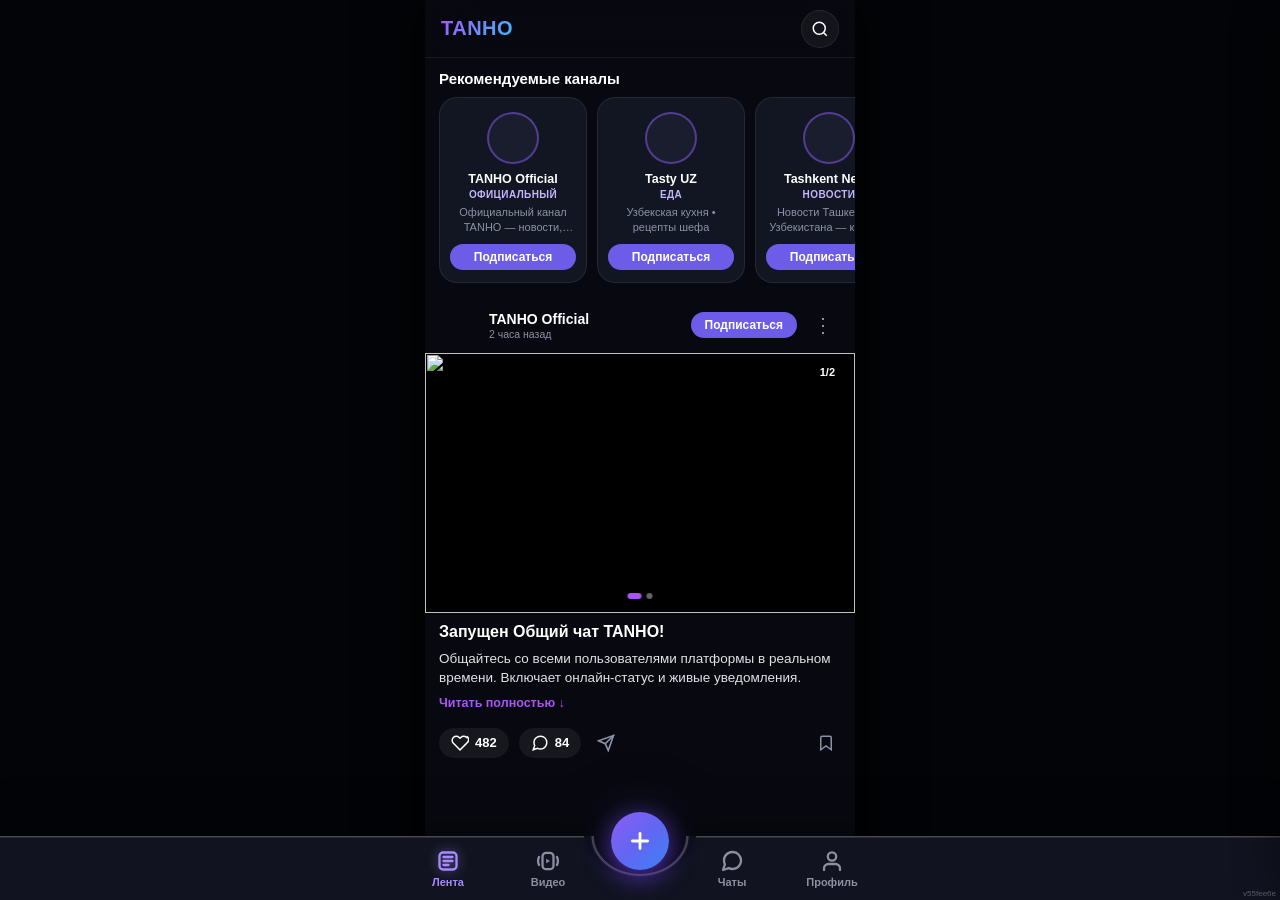
==== index.html @ e6766709 "fix: single bottom-nav implementation — kill two-states bug Diagnosis (why two different menus appea" ====
<!DOCTYPE html>
<html lang="ru">
<head>
  <meta charset="UTF-8" />
  <meta name="viewport" content="width=device-width, initial-scale=1.0, maximum-scale=1.0, user-scalable=no, viewport-fit=cover, interactive-widget=resizes-content" />
  <meta name="theme-color" content="#080910" />
  <meta name="apple-mobile-web-app-capable" content="yes" />
  <meta name="apple-mobile-web-app-status-bar-style" content="black-translucent" />
  <meta name="version" content="v20260916160710 70% capsule" />
  <title>TANHO — Video & Social Platform v20260916160710 70% capsule</title>
    <link rel="stylesheet" href="css/variables.css" />
  <link rel="stylesheet" href="css/theme.css" />
  <link rel="stylesheet" href="css/base.css" />
  <link rel="stylesheet" href="css/header.css" />
  <link rel="stylesheet" href="css/cards.css" />
  <link rel="stylesheet" href="css/videos.css" />
  <link rel="stylesheet" href="css/profile.css" />
  <link rel="stylesheet" href="css/chat.css" />
  <link rel="stylesheet" href="css/settings.css" />
  <link rel="stylesheet" href="css/editor.css" />
  <link rel="stylesheet" href="css/forms.css" />
  <link rel="stylesheet" href="css/modals.css" />
  <link rel="stylesheet" href="css/menus.css" />
  <link rel="stylesheet" href="css/drawer.css" />
  <link rel="stylesheet" href="css/screens.css" />
  <link rel="stylesheet" href="css/navigation.css?v=single1" />
  <link rel="stylesheet" href="css/responsive.css" />
  <script src="https://vk.com/js/api/videoplayer.js"></script>
</head>
<body>

<div class="app-screen" id="appScreen">

  <!-- ========================================== -->
  <!-- 1. ШАПКА TANHO (ИКОНКА ЧАТА ДОБАВЛЕНА!)    -->
  <!-- ========================================== -->
  <header class="app-header" id="appHeader">
    <div class="header-logo" id="headerLogo">TANHO</div>

    <div class="header-search-box" id="headerSearchBox">
      <svg width="18" height="18" viewBox="0 0 24 24" fill="none" stroke="currentColor" stroke-width="2"><circle cx="11" cy="11" r="8"/><line x1="21" y1="21" x2="16.65" y2="16.65"/></svg>
      <input type="text" class="header-search-input" id="headerSearchInput" placeholder="Поиск постов и каналов...">
      <button class="icon-btn-circle" style="width:26px; height:26px;" onclick="closeSearch()">×</button>
    </div>

    <div class="header-actions" id="headerActions">
      <button class="icon-btn-circle" onclick="openSearch()" title="Поиск" aria-label="Поиск">
        <svg width="18" height="18" viewBox="0 0 24 24" fill="none" stroke="currentColor" stroke-width="2"><circle cx="11" cy="11" r="8"/><line x1="21" y1="21" x2="16.65" y2="16.65"/></svg>
      </button>
    </div>
  </header>

  <!-- ========================================== -->
  <!-- 2. СТРАНИЦЫ ПРИЛОЖЕНИЯ                     -->
  <!-- ========================================== -->

  <!-- Вкладка 1: ГЛАВНАЯ (ПОСТЫ В ЛЕНТЕ) -->
  <main class="page-screen active" id="pageMain" ondblclick="handleDoubleTapRefresh(event, 'pageMain')">
    <div class="refresh-indicator" id="refreshMain"><div class="refresh-spinner"></div> Обновление...</div>
    <div class="channels-strip" id="channelsStrip">
      <div class="channels-title">Рекомендуемые каналы</div>
      <div class="channels-row" id="channelsRow"></div>
    </div>
    <div class="posts-feed" id="postsContainer">
      <article class="post-card" data-owner="other" data-user-id="tanho_official">
        <div class="post-header">
          <div class="post-author" onclick="openUserProfile('tanho_official')">
            <div class="author-avatar" style="background-image: url('https://images.unsplash.com/photo-1618005182384-a83a8bd57fbe?w=100');"></div>
            <div class="author-meta">
              <div class="author-name">TANHO Official</div>
              <div class="post-time-top">2 часа назад</div>
            </div>
          </div>
          <div class="post-header-actions">
            <button class="subscribe-btn" onclick="toggleSubscribe(this)">Подписаться</button>
            <button class="post-menu-btn" onclick="togglePostMenu(this)">⋮</button>
            <div class="post-menu-dropdown">
              <button onclick="handlePostMenuAction('interesting', this)"><svg class="ic" width="14" height="14"><use href="assets/icons.svg#i-check"/></svg>Интересный</button>
              <button onclick="handlePostMenuAction('not_interesting', this)"><svg class="ic" width="14" height="14"><use href="assets/icons.svg#i-x"/></svg>Не интересно</button>
              <button class="danger" onclick="handlePostMenuAction('report', this)"><svg class="ic" width="14" height="14"><use href="assets/icons.svg#i-info"/></svg>Пожаловаться</button>
            </div>
          </div>
        </div>

        <div class="post-slider-wrapper" onclick="togglePostExpand(this)">
          <div class="post-media-slider" onscroll="handleSliderScroll(this)">
            <div class="slide-item"><img src="https://images.unsplash.com/photo-1506744038136-46273834b3fb?w=600" alt=""></div>
            <div class="slide-item"><img src="https://images.unsplash.com/photo-1512453979798-5ea266f8880c?w=600" alt=""></div>
          </div>
          <div class="slider-badge">1/2</div>
          <div class="slider-dots"><span class="dot active"></span><span class="dot"></span></div>
        </div>

        <div class="post-content-text" onclick="togglePostExpand(this)">
          <h2 class="post-title-text">Запущен Общий чат TANHO!</h2>
          <p class="caption">Общайтесь со всеми пользователями платформы в реальном времени. Включает онлайн-статус и живые уведомления.</p>
          <button class="expand-toggle-btn">Читать полностью ↓</button>
        </div>

        <div class="post-actions">
          <div class="action-group">
            <button class="action-with-count" onclick="toggleLike(this)"><svg class="heart-icon" width="18" height="18" viewBox="0 0 24 24" fill="none" stroke="currentColor" stroke-width="2"><path d="M20.84 4.61a5.5 5.5 0 0 0-7.78 0L12 5.67l-1.06-1.06a5.5 5.5 0 0 0-7.78 7.78l1.06 1.06L12 21.23l8.72-8.72 1.06-1.06a5.5 5.5 0 0 0 0-7.78z"/></svg><span class="likes-count">482</span></button>
            <button class="action-with-count" onclick="toggleComments(this)"><svg width="18" height="18" viewBox="0 0 24 24" fill="none" stroke="currentColor" stroke-width="2"><path d="M21 11.5a8.38 8.38 0 0 1-.9 3.8 8.5 8.5 0 0 1-7.6 4.7 8.38 8.38 0 0 1-3.8-.9L3 21l1.9-5.7a8.38 8.38 0 0 1-.9-3.8 8.5 8.5 0 0 1 4.7-7.6 8.38 8.38 0 0 1 3.8-.9h.5a8.48 8.48 0 0 1 8 8v.5z"/></svg><span class="comments-count">84</span></button>
            <button class="icon-btn" onclick="sharePost(this)"><svg width="18" height="18" viewBox="0 0 24 24" fill="none" stroke="currentColor" stroke-width="2.2" stroke-linecap="round"><line x1="22" y1="2" x2="11" y2="13"/><polygon points="22 2 15 22 11 13 2 9 22 2"/></svg></button>
          </div>
          <button class="icon-btn" onclick="toggleBookmark(this)"><svg width="18" height="18" viewBox="0 0 24 24" fill="none" stroke="currentColor" stroke-width="2"><path d="M19 21l-7-5-7 5V5a2 2 0 0 1 2-2h10a2 2 0 0 1 2 2z"/></svg></button>
        </div>
      </article>
    </div>
  </main>

  <!-- Вкладка 2: ИНТЕРЕСНОЕ (Лента + Reels) -->
  <div class="reels-screen-container" id="pageReels" ondblclick="handleDoubleTapRefresh(event, 'pageReels')">
    <div class="refresh-indicator" id="refreshReels"><div class="refresh-spinner"></div> Обновление...</div>
    <div class="reels-tabs-header">
      <button class="seg-btn active" id="segFeedBtn" onclick="switchReelsTab('feed')">Лента<span class="seg-underline"></span></button>
      <button class="seg-btn" id="segReelsBtn" onclick="switchReelsTab('reels')">Reels<span class="seg-underline"></span></button>
    </div>
    <!-- ЛЕНТА - YouTube стиль -->
    <div class="reels-tab-content active" id="reelsFeedTab">
      <div class="yt-feed" id="ytFeed"></div>
    </div>
    <!-- REELS - вертикальная лента -->
    <div class="reels-tab-content" id="reelsReelsTab">
      <div class="reels-vertical-feed" id="reelsVerticalFeed">
        <div class="reel-card" style="background-image: linear-gradient(180deg, rgba(0,0,0,0.15) 0%, rgba(0,0,0,0) 40%, rgba(0,0,0,0.85) 100%), url('https://images.unsplash.com/photo-1507525428034-b723cf961d3e?w=800');">
          <div class="reel-timeline">
            <div class="reel-timeline-track"><div class="reel-timeline-progress" style="width: 38%;"></div></div>
          </div>
          <div class="reel-bottom-content">
            <div class="reel-actions-row">
              <div class="reel-action-chip" onclick="toggleReelLike(this)">
                <svg class="reel-heart-icon" width="22" height="22" viewBox="0 0 24 24" fill="none" stroke="currentColor" stroke-width="2"><path d="M20.84 4.61a5.5 5.5 0 0 0-7.78 0L12 5.67l-1.06-1.06a5.5 5.5 0 0 0-7.78 7.78l1.06 1.06L12 21.23l8.72-8.72 1.06-1.06a5.5 5.5 0 0 0 0-7.78z"/></svg>
                <span class="reel-likes-val">2.4K</span>
              </div>
              <div class="reel-action-chip" onclick="sharePost(this)" title="Репост"><svg width="20" height="20" viewBox="0 0 24 24" fill="none" stroke="currentColor" stroke-width="2.2" stroke-linecap="round"><line x1="22" y1="2" x2="11" y2="13"/><polygon points="22 2 15 22 11 13 2 9 22 2"/></svg><span>Репост</span></div>
              <div class="reel-menu-wrap">
                <button class="reel-menu-btn" onclick="event.stopPropagation(); toggleReelMenu(this)">⋮</button>
                <div class="reel-menu-dropdown">
                  <button onclick="handleReelMenuAction('interesting', this)">Интересно</button>
                  <button onclick="handleReelMenuAction('report', this)">Пожаловаться</button>
                  <button onclick="handleReelMenuAction('share', this)">Поделиться</button>
                </div>
              </div>
            </div>
            <div class="reel-author-info" onclick="openUserProfile('caliraval')">
              <div class="reel-author-handle">@CaliraVal</div>
              <div class="reel-caption-text">Летнее видео у моря • TANHO Reels 🌊#travel</div>
            </div>
          </div>
        </div>
        <div class="reel-card" style="background-image: linear-gradient(180deg, rgba(0,0,0,0.15) 0%, rgba(0,0,0,0) 40%, rgba(0,0,0,0.85) 100%), url('https://images.unsplash.com/photo-1518837695005-2083093ee35b?w=800');">
          <div class="reel-timeline">
            <div class="reel-timeline-track"><div class="reel-timeline-progress" style="width: 62%;"></div></div>
          </div>
          <div class="reel-bottom-content">
            <div class="reel-actions-row">
              <div class="reel-action-chip" onclick="toggleReelLike(this)">
                <svg class="reel-heart-icon" width="22" height="22" viewBox="0 0 24 24" fill="none" stroke="currentColor" stroke-width="2"><path d="M20.84 4.61a5.5 5.5 0 0 0-7.78 0L12 5.67l-1.06-1.06a5.5 5.5 0 0 0-7.78 7.78l1.06 1.06L12 21.23l8.72-8.72 1.06-1.06a5.5 5.5 0 0 0 0-7.78z"/></svg>
                <span class="reel-likes-val">8.1K</span>
              </div>
              <div class="reel-action-chip" onclick="sharePost(this)" title="Репост"><svg width="20" height="20" viewBox="0 0 24 24" fill="none" stroke="currentColor" stroke-width="2.2" stroke-linecap="round"><line x1="22" y1="2" x2="11" y2="13"/><polygon points="22 2 15 22 11 13 2 9 22 2"/></svg><span>Репост</span></div>
              <div class="reel-menu-wrap">
                <button class="reel-menu-btn" onclick="event.stopPropagation(); toggleReelMenu(this)">⋮</button>
                <div class="reel-menu-dropdown">
                  <button onclick="handleReelMenuAction('interesting', this)">Интересно</button>
                  <button onclick="handleReelMenuAction('report', this)">Пожаловаться</button>
                  <button onclick="handleReelMenuAction('share', this)">Поделиться</button>
                </div>
              </div>
            </div>
            <div class="reel-author-info" onclick="openUserProfile('urbancore')">
              <div class="reel-author-handle">@urbancore</div>
              <div class="reel-caption-text">Ночной город не спит • time-lapse 4K 🌃</div>
            </div>
          </div>
        </div>
        <div class="reel-card" style="background-image: linear-gradient(180deg, rgba(0,0,0,0.15) 0%, rgba(0,0,0,0) 40%, rgba(0,0,0,0.85) 100%), url('https://images.unsplash.com/photo-1470770841072-f978cf4d019e?w=800');">
          <div class="reel-timeline">
            <div class="reel-timeline-track"><div class="reel-timeline-progress" style="width: 15%;"></div></div>
          </div>
          <div class="reel-bottom-content">
            <div class="reel-actions-row">
              <div class="reel-action-chip" onclick="toggleReelLike(this)">
                <svg class="reel-heart-icon" width="22" height="22" viewBox="0 0 24 24" fill="none" stroke="currentColor" stroke-width="2"><path d="M20.84 4.61a5.5 5.5 0 0 0-7.78 0L12 5.67l-1.06-1.06a5.5 5.5 0 0 0-7.78 7.78l1.06 1.06L12 21.23l8.72-8.72 1.06-1.06a5.5 5.5 0 0 0 0-7.78z"/></svg>
                <span class="reel-likes-val">312</span>
              </div>
              <div class="reel-action-chip" onclick="sharePost(this)" title="Репост"><svg width="20" height="20" viewBox="0 0 24 24" fill="none" stroke="currentColor" stroke-width="2.2" stroke-linecap="round"><line x1="22" y1="2" x2="11" y2="13"/><polygon points="22 2 15 22 11 13 2 9 22 2"/></svg><span>Репост</span></div>
              <div class="reel-menu-wrap">
                <button class="reel-menu-btn" onclick="event.stopPropagation(); toggleReelMenu(this)">⋮</button>
                <div class="reel-menu-dropdown">
                  <button onclick="handleReelMenuAction('interesting', this)">Интересно</button>
                  <button onclick="handleReelMenuAction('report', this)">Пожаловаться</button>
                  <button onclick="handleReelMenuAction('share', this)">Поделиться</button>
                </div>
              </div>
            </div>
            <div class="reel-author-info" onclick="openUserProfile('naturevibe')">
              <div class="reel-author-handle">@naturevibe</div>
              <div class="reel-caption-text">Утро в горах • дыхание природы 🏔️</div>
            </div>
          </div>
        </div>
      </div>
    </div>
    <!-- 🎬 Просмотр видео из Ленты — вертикальный экран -->
    <div class="video-viewer" id="videoViewer">
      <div class="video-viewer-scroll">
        <div class="video-viewer-top">
          <button class="video-viewer-close" onclick="closeVideoViewer()">←</button>
          <div class="video-viewer-title" id="videoViewerTitle"></div>
        </div>
        <div class="video-viewer-player">
          <img id="videoViewerThumb" src="" alt="">
        </div>
        <div class="video-viewer-actions-row">
          <button class="viewer-action-btn" onclick="toggleViewerLike(this)">
            <svg class="reel-heart-icon" width="18" height="18" viewBox="0 0 24 24" fill="none" stroke="currentColor" stroke-width="2"><path d="M20.84 4.61a5.5 5.5 0 0 0-7.78 0L12 5.67l-1.06-1.06a5.5 5.5 0 0 0-7.78 7.78l1.06 1.06L12 21.23l8.72-8.72 1.06-1.06a5.5 5.5 0 0 0 0-7.78z"/></svg>
            <span id="videoViewerLikes">0</span>
          </button>
          <button class="viewer-action-btn" onclick="toggleViewerComments(this)">
            <svg width="18" height="18" viewBox="0 0 24 24" fill="none" stroke="currentColor" stroke-width="2"><path d="M21 11.5a8.38 8.38 0 0 1-.9 3.8 8.5 8.5 0 0 1-7.6 4.7 8.38 8.38 0 0 1-3.8-.9L3 21l1.9-5.7a8.38 8.38 0 0 1-.9-3.8 8.5 8.5 0 0 1 4.7-7.6 8.38 8.38 0 0 1 3.8-.9h.5a8.48 8.48 0 0 1 8 8v.5z"/></svg>
            <span id="videoViewerComments">0</span>
          </button>
          <button class="viewer-action-btn" onclick="shareViewerVideo()" title="Поделиться">
            <svg width="18" height="18" viewBox="0 0 24 24" fill="none" stroke="currentColor" stroke-width="2.2" stroke-linecap="round"><line x1="22" y1="2" x2="11" y2="13"/><polygon points="22 2 15 22 11 13 2 9 22 2"/></svg>
            <span>Поделиться</span>
          </button>
          <button class="viewer-action-btn" onclick="viewerReportVideo()" title="Пожаловаться">
            <svg width="18" height="18" viewBox="0 0 24 24" fill="none" stroke="currentColor" stroke-width="2"><path d="M4 15s1-1 4-1 5 2 8 2 4-1 4-1V3s-1 1-4 1-5-2-8-2-4 1-4 1z"/><line x1="4" y1="22" x2="4" y2="15"/></svg>
            <span>Жалоба</span>
          </button>
        </div>
        <div class="video-viewer-author">
          <div class="video-viewer-avatar" id="videoViewerAvatar" onclick="viewerAuthorProfile()"></div>
          <div class="video-viewer-meta" onclick="viewerAuthorProfile()">
            <div class="video-viewer-channel" id="videoViewerChannel"></div>
            <div class="video-viewer-sub" id="videoViewerSub"></div>
          </div>
          <button class="subscribe-btn" id="videoViewerSubBtn" onclick="toggleViewerSubscribe()">Подписаться</button>
        </div>
        <div class="video-viewer-divider"></div>
        <div class="video-viewer-similar-header">
          <div class="video-viewer-similar-title">Похожие видео</div>
          <button class="video-viewer-similar-toggle" id="similarToggleBtn" onclick="toggleSimilarPanel(event)" title="Показать/скрыть">›</button>
        </div>
        <div class="video-viewer-similar" id="videoViewerSimilar"></div>
      </div>
    </div>
  </div>

  <!-- Вкладка 3: ПРОФИЛЬ ПОЛЬЗОВАТЕЛЯ -->
  <section class="page-screen" id="pageProfile" ondblclick="handleDoubleTapRefresh(event, 'pageProfile')">
    <div class="refresh-indicator" id="refreshProfile"><div class="refresh-spinner"></div> Обновление...</div>
    <div class="profile-mini-header" id="profileMiniHeader">
      <button class="mini-back" onclick="goBackFromProfile()" aria-label="Назад">
        <svg width="20" height="20" viewBox="0 0 24 24" fill="none" stroke="currentColor" stroke-width="2.2" stroke-linecap="round" stroke-linejoin="round"><path d="M15 18l-6-6 6-6"/></svg>
      </button>
      <img class="mini-avatar" id="miniProfileAvatar" src="" alt="">
      <div class="mini-meta">
        <div class="mini-name"><span id="miniProfileName"></span><span class="mini-verified" id="miniVerifiedBadge">✓</span></div>
        <div class="mini-sub" id="miniProfileSubs"></div>
      </div>
      <button class="subscribe-btn" id="miniSubBtn" onclick="handleProfileSecondaryAction()">Подписаться</button>
    </div>
    <div class="banner-bg"><div class="banner-overlay"></div></div>

    <div class="top-nav-profile">
      <button class="icon-btn-blur" onclick="goBackFromProfile()" aria-label="Назад">
        <svg width="20" height="20" viewBox="0 0 24 24" fill="none" stroke="currentColor" stroke-width="2.2" stroke-linecap="round" stroke-linejoin="round"><path d="M15 18l-6-6 6-6"/></svg>
      </button>
      <div class="top-nav-right">
        <button class="icon-btn-blur" onclick="shareProfile()" aria-label="Поделиться профилем">
          <svg class="ic" width="19" height="19"><use href="assets/icons.svg#i-share"/></svg>
        </button>

        <button class="icon-btn-blur" id="openSettingsBtn" aria-label="Открыть меню" onclick="openBurgerMenu()">
          <svg class="ic" width="20" height="20"><use href="assets/icons.svg#i-menu"/></svg>
        </button>
      </div>
    </div>

    <div class="profile-header">
      <div class="user-hero">
        <div class="avatar-ring">
          <img src="https://images.unsplash.com/photo-1534528741775-53994a69daeb?w=300" class="avatar-img" id="displayProfileAvatar" alt="Аватар пользователя">
        </div>
        <div class="user-details">
          <div class="user-name-row">
            <span class="user-name" id="displayProfileName">Khadija_92</span>
            <div class="verified-badge">✓</div>
            <span class="channel-badge" id="profileChannelBadge" style="display:none;">Новости</span>
          </div>
          <div class="user-handle" id="displayProfileHandle">@khadija_92</div>
          <div class="user-bio" id="displayProfileBio">Мечтай. Действуй. Будь собой ✨</div>
          <div class="meta-info">
            <div class="meta-item"><svg class="ic"><use href="assets/icons.svg#i-pin"/></svg><span>Узбекистан</span></div>
            <div class="meta-item"><svg class="ic"><use href="assets/icons.svg#i-cal"/></svg><span>В приложении с 2025</span></div>
          </div>
        </div>
      </div>

      <div class="stats-grid">
        <div><div class="stat-value">342</div><div class="stat-label">Публикации</div></div>
        <div><button class="stat-link" onclick="openScreen('followers')" aria-label="Открыть подписчиков"><div class="stat-value">12.4K</div><div class="stat-label">Подписчики</div></button></div>
        <div><button class="stat-link" onclick="openScreen('following')" aria-label="Открыть подписки"><div class="stat-value">156</div><div class="stat-label">Подписки</div></button></div>
      </div>

      <div class="action-buttons" id="profileActions">
        <button class="btn btn-primary" id="profilePrimaryBtn" onclick="handleProfilePrimaryAction()">
          <svg id="profilePrimaryIcon" width="16" height="16" viewBox="0 0 24 24" fill="none" stroke="currentColor" stroke-width="2"><path d="M11 4H4a2 2 0 0 0-2 2v14a2 2 0 0 0 2 2h14a2 2 0 0 0 2-2v-7"/><path d="M18.5 2.5a2.121 2.121 0 0 1 3 3L12 15l-4 1 1-4 9.5-9.5z"/></svg>
          <span id="profilePrimaryText">Редактировать профиль</span>
        </button>
        <button class="btn btn-secondary" id="profileSecondaryBtn" onclick="handleProfileSecondaryAction()" style="display:none;">
          <svg width="16" height="16" viewBox="0 0 24 24" fill="none" stroke="currentColor" stroke-width="2.2"><path d="M16 21v-2a4 4 0 0 0-4-4H5a4 4 0 0 0-4 4v2"/><circle cx="8.5" cy="7" r="4"/><line x1="20" y1="8" x2="20" y2="14"/><line x1="23" y1="11" x2="17" y2="11"/></svg>
          <span id="profileSecondaryText">Подписаться</span>
        </button>
        <div class="profile-menu-wrap" id="profileMenuWrap" style="display:none;">
          <button class="profile-menu-btn" onclick="toggleProfileMenu(event)">⋮</button>
          <div class="profile-menu-dropdown" id="profileMenuDropdown">
            <button onclick="handleProfileMenuAction('report')">Пожаловаться</button>
            <button class="danger" id="profileBlockMenuBtn" onclick="handleProfileMenuAction('block')">Заблокировать</button>
          </div>
        </div>
      </div>
    </div>

    <div class="filter-tabs" id="profileTabs" role="tablist" aria-label="Категории публикаций">
      <div class="chip active" role="tab" data-filter="all" onclick="filterProfileFeed(this)"><svg class="ic"><use href="assets/icons.svg#i-grid"/></svg>Все</div>
      <div class="chip" role="tab" data-filter="video" onclick="filterProfileFeed(this)"><svg class="ic"><use href="assets/icons.svg#i-play"/></svg>Видео</div>
      <div class="chip" role="tab" data-filter="news" onclick="filterProfileFeed(this)"><svg class="ic"><use href="assets/icons.svg#i-news"/></svg>Новости</div>
      <div class="chip" role="tab" data-filter="photo" onclick="filterProfileFeed(this)"><svg class="ic"><use href="assets/icons.svg#i-image"/></svg>Фото</div>
      <div class="chip" role="tab" data-filter="music" onclick="filterProfileFeed(this)"><svg class="ic"><use href="assets/icons.svg#i-music"/></svg>Музыка</div>
    </div>

    <div class="feed-grid" id="profileFeedGrid">
      <div class="feed-card" data-ctype="photo">
        <div class="card-media">
          <img src="https://images.unsplash.com/photo-1506744038136-46273834b3fb?w=500" class="card-img" alt="Фото">
          <div class="badge-type"><svg class="ic"><use href="assets/icons.svg#i-image"/></svg>Фото</div>
          <div class="badge-time">2 дня назад</div>
        </div>
        <div class="card-body">
          <div class="card-title">Природа всегда вдохновляет</div>
          <div class="card-stats">
            <div class="stat-group">
              <span class="stat-icon-val"><svg class="ic"><use href="assets/icons.svg#i-heart"/></svg>245</span>
              <span class="stat-icon-val"><svg class="ic"><use href="assets/icons.svg#i-chat"/></svg>32</span>
            </div>
          </div>
        </div>
      </div>
      <div class="feed-card" data-ctype="video">
        <div class="card-media">
          <img src="https://images.unsplash.com/photo-1514565131-fce0801e5785?w=500" class="card-img" alt="Видео">
          <div class="badge-type"><svg class="ic"><use href="assets/icons.svg#i-play-fill"/></svg>Видео</div>
          <div class="badge-time">4 дня назад</div>
        </div>
        <div class="card-body">
          <div class="card-title">Красивый закат в Ташкенте</div>
          <div class="card-stats">
            <div class="stat-group">
              <span class="stat-icon-val"><svg class="ic"><use href="assets/icons.svg#i-heart"/></svg>562</span>
              <span class="stat-icon-val"><svg class="ic"><use href="assets/icons.svg#i-chat"/></svg>48</span>
            </div>
          </div>
        </div>
      </div>
    </div>

    <div class="profile-empty" id="profileEmptyState" style="display:none;">
      <div class="profile-empty-icon"><svg class="ic"><use href="assets/icons.svg#i-image"/></svg></div>
      <div class="profile-empty-title">Пока нет публикаций</div>
      <div class="profile-empty-text">Поделитесь своим первым видео, фотографией или новостью.</div>
      <button class="profile-empty-btn" onclick="openEditor()"><svg class="ic"><use href="assets/icons.svg#i-plus"/></svg>Создать публикацию</button>
    </div>
  </section>

  <!-- ========================================== -->
  <!-- 💬 5. 🔥 ПОЛНОЭКРАННЫЙ ОБЩИЙ ЧАТПРИЛОЖЕНИЯ -->
  <!-- ========================================== -->
  <div class="general-chat-screen" id="generalChatScreen">
    
    <!-- Шапка ЧАТА -->
    <div class="chat-header">
      <button class="tg-back-btn" onclick="closeGeneralChat()">
        <svg width="24" height="24" viewBox="0 0 24 24" fill="none" stroke="currentColor" stroke-width="2.2" stroke-linecap="round" stroke-linejoin="round"><line x1="19" y1="12" x2="5" y2="12"/><polyline points="12 19 5 12 12 5"/></svg>
      </button>

      <div class="chat-header-avatar">💬</div>

      <div class="chat-header-titles">
        <div class="chat-header-name">
          Общий чат TANHO
          <span style="font-size:10px; background:rgba(124,58,237,0.3); color:#a855f7; padding:2px 6px; border-radius:6px;">LIVE</span>
        </div>
        <!-- Статус онлайна и кто печатает -->
        <div class="chat-header-status" id="chatHeaderStatus">1,284 участников • 142 онлайн</div>
      </div>

      <button class="tg-back-btn" onclick="alert('ℹ️ Информация об общем чате')" title="Информация">
        <svg width="20" height="20" viewBox="0 0 24 24" fill="none" stroke="currentColor" stroke-width="2"><circle cx="12" cy="12" r="10"/><line x1="12" y1="16" x2="12" y2="12"/><line x1="12" y1="8" x2="12.01" y2="8"/></svg>
      </button>
    </div>

    <!-- Список сообщений Общего Чатa -->
    <div class="chat-messages-container" id="chatMessagesContainer">
      <div class="message-bubble incoming">
        <span class="message-sender-name">Алишер</span>
        <div class="message-content-box" ondblclick="event.stopPropagation(); this.parentElement.querySelector('.reaction-picker').classList.toggle('active')">
          Всем салом! Добро пожаловать в общий чат TANHO 👋
          <span class="message-time-stamp">21:40</span>
        </div>
        <button class="reply-btn" onclick="event.stopPropagation(); setReply('Алишер', 'Всем салом! Добро пожаловать в общий чат TANHO 👋')" title="Ответить"><svg width="14" height="14" viewBox="0 0 24 24" fill="none" stroke="currentColor" stroke-width="2"><polyline points="9 14 4 9 9 4"/><path d="M20 20v-7a4 4 0 0 0-4-4H4"/></svg></button>
        <div class="message-reactions" style="position:relative;">
          <button class="quick-like" onclick="event.stopPropagation(); this.nextElementSibling.classList.toggle('active')" title="Реакция">👍</button>
          <div class="reaction-picker">
            <button onclick="addReaction(this.closest('.message-bubble'),'❤️')">❤️</button>
            <button onclick="addReaction(this.closest('.message-bubble'),'👍')">👍</button>
            <button onclick="addReaction(this.closest('.message-bubble'),'🔥')">🔥</button>
            <button onclick="addReaction(this.closest('.message-bubble'),'😂')">😂</button>
            <button onclick="addReaction(this.closest('.message-bubble'),'🎉')">🎉</button>
            <button onclick="addReaction(this.closest('.message-bubble'),'😮')">😮</button>
          </div>
        </div>
      </div>

      <div class="message-bubble incoming">
        <span class="message-sender-name" style="color:#38bdf8;">Мадина</span>
        <div class="message-content-box" ondblclick="event.stopPropagation(); this.parentElement.querySelector('.reaction-picker').classList.toggle('active')">
          Привет всем! Дизайн приложения просто пушка 🚀
          <span class="message-time-stamp">21:42</span>
        </div>
        <button class="reply-btn" onclick="event.stopPropagation(); setReply('Мадина', 'Привет всем! Дизайн приложения просто пушка 🚀')" title="Ответить"><svg width="14" height="14" viewBox="0 0 24 24" fill="none" stroke="currentColor" stroke-width="2"><polyline points="9 14 4 9 9 4"/><path d="M20 20v-7a4 4 0 0 0-4-4H4"/></svg></button>
        <div class="message-reactions" style="position:relative;">
          <button class="quick-like" onclick="event.stopPropagation(); this.nextElementSibling.classList.toggle('active')" title="Реакция">👍</button>
          <div class="reaction-picker">
            <button onclick="addReaction(this.closest('.message-bubble'),'❤️')">❤️</button>
            <button onclick="addReaction(this.closest('.message-bubble'),'👍')">👍</button>
            <button onclick="addReaction(this.closest('.message-bubble'),'🔥')">🔥</button>
            <button onclick="addReaction(this.closest('.message-bubble'),'😂')">😂</button>
            <button onclick="addReaction(this.closest('.message-bubble'),'🎉')">🎉</button>
            <button onclick="addReaction(this.closest('.message-bubble'),'😮')">😮</button>
          </div>
        </div>
      </div>

      <div class="message-bubble outgoing">
        <div class="message-content-box" ondblclick="event.stopPropagation(); this.parentElement.querySelector('.reaction-picker').classList.toggle('active')">
          Привет! Рада видеть всех здесь! ✨
          <span class="message-time-stamp">21:45</span>
        </div>
        <button class="reply-btn" onclick="event.stopPropagation(); setReply('Вы', 'Привет! Рада видеть всех здесь! ✨')" title="Ответить"><svg width="14" height="14" viewBox="0 0 24 24" fill="none" stroke="currentColor" stroke-width="2"><polyline points="9 14 4 9 9 4"/><path d="M20 20v-7a4 4 0 0 0-4-4H4"/></svg></button>
        <div class="message-reactions" style="position:relative;">
          <button class="quick-like" onclick="event.stopPropagation(); this.nextElementSibling.classList.toggle('active')" title="Реакция">👍</button>
          <div class="reaction-picker">
            <button onclick="addReaction(this.closest('.message-bubble'),'❤️')">❤️</button>
            <button onclick="addReaction(this.closest('.message-bubble'),'👍')">👍</button>
            <button onclick="addReaction(this.closest('.message-bubble'),'🔥')">🔥</button>
            <button onclick="addReaction(this.closest('.message-bubble'),'😂')">😂</button>
            <button onclick="addReaction(this.closest('.message-bubble'),'🎉')">🎉</button>
            <button onclick="addReaction(this.closest('.message-bubble'),'😮')">😮</button>
          </div>
        </div>
      </div>
    </div>

    <!-- Превью ответа -->
    <div class="reply-preview" id="replyPreview">
      <div style="display:flex; flex-direction:column; gap:1px; flex:1; overflow:hidden;">
        <div style="font-size:10px; color:var(--text-muted);">Ответить</div>
        <div class="reply-preview-content">
          <div class="reply-preview-name" id="replyPreviewName"></div>
          <div class="reply-preview-text" id="replyPreviewText"></div>
        </div>
      </div>
      <button class="reply-preview-close" onclick="clearReply()" title="Отменить">×</button>
    </div>

    <!-- Поле ввода сообщений -->
    <div class="chat-input-bar">
      <input type="text" class="chat-text-input" id="chatTextInput" placeholder="Написать в общий чат..." onkeypress="if(event.key==='Enter') sendChatMessage()">
      <button class="chat-send-btn" onclick="sendChatMessage()" title="Отправить">
        <svg width="18" height="18" viewBox="0 0 24 24" fill="none" stroke="currentColor" stroke-width="2.5"><line x1="22" y1="2" x2="11" y2="13"/><polygon points="22 2 15 22 11 13 2 9 22 2"/></svg>
      </button>
    </div>
  </div>

  <!-- ========================================== -->
  <!-- ⚙️ 6. СТРАНИЦА НАСТРОЕК                    -->
  <!-- ========================================== -->
  <div class="page-settings" id="settingsPage">
    <div class="settings-header">
      <div class="settings-title-box">
        <button class="icon-btn-blur" id="closeSettingsBtn" aria-label="Назад">
          <svg width="20" height="20" viewBox="0 0 24 24" fill="none" stroke="currentColor" stroke-width="2.2" stroke-linecap="round" stroke-linejoin="round">
            <path d="M15 18l-6-6 6-6"/>
          </svg>
        </button>
        <span class="settings-title">Настройки</span>
      </div>
    </div>

    <div class="settings-content">
      <div class="section-block">
        <div class="section-label">Редактировать профиль</div>
        
        <div class="edit-media-card">
          <div class="edit-banner-preview">
            <div class="edit-banner-overlay"></div>
            <button class="change-banner-btn" onclick="alert('🖼️ Выберите новое изображение для фона')">
              <svg width="15" height="15" viewBox="0 0 24 24" fill="none" stroke="currentColor" stroke-width="2"><path d="M23 19a2 2 0 0 1-2 2H3a2 2 0 0 1-2-2V8a2 2 0 0 1 2-2h4l2-3h6l2 3h4a2 2 0 0 1 2 2z"/><circle cx="12" cy="13" r="4"/></svg>
              Сменить фон
            </button>
          </div>

          <div class="edit-avatar-container">
            <div class="edit-avatar-wrapper">
              <img src="https://images.unsplash.com/photo-1534528741775-53994a69daeb?w=300" class="edit-avatar-img" id="editAvatarPreview" alt="Аватар">
              <div class="avatar-upload-icon" onclick="alert('📷 Загрузить новую аватарку')">
                <svg width="12" height="12" viewBox="0 0 24 24" fill="none" stroke="currentColor" stroke-width="2.5"><path d="M12 5v14M5 12h14"/></svg>
              </div>
            </div>
          </div>
        </div>

        <div class="form-group">
          <label class="input-label">Имя</label>
          <input type="text" class="custom-input" id="inputFirstName" value="Khadija">
        </div>

        <div class="form-group">
          <label class="input-label">Фамилия</label>
          <input type="text" class="custom-input" id="inputLastName" placeholder="Введите фамилию" value="">
        </div>

        <div class="form-group">
          <label class="input-label">Username (Имя пользователя)</label>
          <input type="text" class="custom-input" id="inputUsername" value="@khadija_92">
        </div>

        <div class="form-group">
          <label class="input-label">О себе (Bio)</label>
          <textarea class="custom-input" id="inputBio">Мечтай. Действуй. Будь собой ✨</textarea>
        </div>

        <button class="save-main-btn" onclick="saveSettingsChanges()">
          Сохранить изменения
        </button>
      </div>

      <div class="section-block">
        <div class="section-label">Данные аккаунта</div>

        <div class="settings-card-list">
          <div class="settings-item" onclick="alert('✉️ Форма смены Email')">
            <div class="item-left">
              <div class="item-icon">
                <svg width="18" height="18" viewBox="0 0 24 24" fill="none" stroke="currentColor" stroke-width="2"><path d="M4 4h16c1.1 0 2 .9 2 2v12c0 1.1-.9 2-2 2H4c-1.1 0-2-.9-2-2V6c0-1.1.9-2 2-2z"/><polyline points="22,6 12,13 2,6"/></svg>
              </div>
              <div>
                <div class="item-title">Email почта</div>
                <div class="item-sub">khadija.user@gmail.com</div>
              </div>
            </div>
            <div class="item-arrow">›</div>
          </div>

          <div class="settings-item" onclick="alert('🔒 Форма смены Пароля')">
            <div class="item-left">
              <div class="item-icon">
                <svg width="18" height="18" viewBox="0 0 24 24" fill="none" stroke="currentColor" stroke-width="2"><rect x="3" y="11" width="18" height="11" rx="2" ry="2"/><path d="M7 11V7a5 5 0 0 1 10 0v4"/></svg>
              </div>
              <div>
                <div class="item-title">Пароль</div>
                <div class="item-sub">Изменен 3 месяца назад</div>
              </div>
            </div>
            <div class="item-arrow">›</div>
          </div>

          <div class="settings-item danger-item" onclick="alert('⚠️ Подтверждение удаления профиля')">
            <div class="item-left">
              <div class="item-icon">
                <svg width="18" height="18" viewBox="0 0 24 24" fill="none" stroke="currentColor" stroke-width="2"><polyline points="3 6 5 6 21 6"/><path d="M19 6v14a2 2 0 0 1-2 2H7a2 2 0 0 1-2-2V6m3 0V4a2 2 0 0 1 2-2h4a2 2 0 0 1 2 2v2"/></svg>
              </div>
              <div>
                <div class="item-title">Удалить профиль</div>
                <div class="item-sub" style="color: rgba(239, 68, 68, 0.7);">Безвозвратное удаление</div>
              </div>
            </div>
            <div class="item-arrow" style="color: var(--danger-color);">›</div>
          </div>
        </div>
      </div>

      <div class="section-block">
        <div class="section-label">Активные устройства (2)</div>

        <div class="settings-card-list" style="padding: 12px; display: flex; flex-direction: column; gap: 10px;">
          <div class="device-card">
            <div class="device-info">
              <svg width="22" height="22" viewBox="0 0 24 24" fill="none" stroke="#6c5ce7" stroke-width="2"><rect x="5" y="2" width="14" height="20" rx="2" ry="2"/><line x1="12" y1="18" x2="12.01" y2="18"/></svg>
              <div>
                <div class="item-title" style="display: flex; align-items: center; gap: 6px;">
                  Samsung Galaxy S23
                  <span class="device-status-dot" title="Онлайн"></span>
                </div>
                <div class="item-sub">Ташкент, Узбекистан • Приложение</div>
              </div>
            </div>
          </div>

          <div class="device-card">
            <div class="device-info">
              <svg width="22" height="22" viewBox="0 0 24 24" fill="none" stroke="#8a92a6" stroke-width="2"><rect x="2" y="3" width="20" height="14" rx="2" ry="2"/><line x1="8" y1="21" x2="16" y2="21"/><line x1="12" y1="17" x2="12" y2="21"/></svg>
              <div>
                <div class="item-title">Chrome Browser (Windows)</div>
                <div class="item-sub">Ташкент, Узбекистан • Вчера в 21:40</div>
              </div>
            </div>
          </div>

          <button class="btn-terminate" onclick="alert('🚪 Все остальные сеансы успешно завершены')">
            Завершить все остальные сеансы
          </button>
        </div>
      </div>
    </div>
  </div>

  <!-- ========================================== -->
<!-- 🚀 НИЖНЕЕ МЕНЮ — тёмная панель + парящий FAB -->
<!-- ========================================== -->
<nav class="bottom-nav">
  <div class="nav-items">

    <!-- 1. Лента -->
    <button class="nav-item active" onclick="switchNavTab(this, 'pageMain')">
      <svg class="nav-icon" width="24" height="24" viewBox="0 0 24 24" fill="none" stroke="currentColor" stroke-width="2.3" stroke-linecap="round" stroke-linejoin="round">
        <rect x="3.5" y="3.5" width="17" height="17" rx="3.5"/>
        <line x1="7.5" y1="8" x2="16.5" y2="8"/>
        <line x1="7.5" y1="12" x2="16.5" y2="12"/>
        <line x1="7.5" y1="16" x2="12.5" y2="16"/>
      </svg>
      <span class="nav-text">Лента</span>
    </button>

    <!-- 2. Видео -->
    <button class="nav-item" onclick="switchNavTab(this, 'pageReels')">
      <svg class="nav-icon" width="24" height="24" viewBox="0 0 24 24" fill="none" stroke="currentColor" stroke-width="2.3" stroke-linecap="round" stroke-linejoin="round">
        <rect x="6.5" y="3.8" width="11" height="16.4" rx="3.8"/>
        <path d="M3 8c-1 2.2-1 5.8 0 8"/>
        <path d="M21 8c1 2.2 1 5.8 0 8"/>
        <path d="M10.2 9.8v4.4l3.8-2.2-3.8-2.2z" fill="currentColor" stroke="none"/>
      </svg>
      <span class="nav-text">Видео</span>
    </button>

    <!-- Резерв зоны центральной выемки -->
    <div class="nav-gap" aria-hidden="true"></div>

    <!-- 3. Чаты -->
    <button class="nav-item" onclick="switchNavTab(this, 'openChat')">
      <svg class="nav-icon" width="24" height="24" viewBox="0 0 24 24" fill="none" stroke="currentColor" stroke-width="2.3" stroke-linecap="round" stroke-linejoin="round">
        <path d="M21 11.5a8.38 8.38 0 0 1-.9 3.8 8.5 8.5 0 0 1-7.6 4.7 8.38 8.38 0 0 1-3.8-.9L3 21l1.9-5.7a8.38 8.38 0 0 1-.9-3.8 8.5 8.5 0 0 1 4.7-7.6 8.38 8.38 0 0 1 3.8-.9h.5a8.48 8.48 0 0 1 8 8v.5z"/>
      </svg>
      <span class="nav-text">Чаты</span>
    </button>

    <!-- 4. Профиль -->
    <button class="nav-item" onclick="openUserProfile(getCurrentUserId())">
      <svg class="nav-icon" width="24" height="24" viewBox="0 0 24 24" fill="none" stroke="currentColor" stroke-width="2.3" stroke-linecap="round" stroke-linejoin="round">
        <path d="M20 21v-1.5a4.5 4.5 0 0 0-4.5-4.5h-7A4.5 4.5 0 0 0 4 19.5V21"/>
        <circle cx="12" cy="7.5" r="4.2"/>
      </svg>
      <span class="nav-text">Профиль</span>
    </button>

  </div>

  <!-- Центральный парящий FAB 58px -->
  <button class="floating-add-btn" onclick="openEditor()" title="Создать" aria-label="Создать">
    <svg width="26" height="26" viewBox="0 0 24 24" fill="none" stroke="#ffffff" stroke-width="2.6" stroke-linecap="round">
      <line x1="12" y1="5" x2="12" y2="19"/>
      <line x1="5" y1="12" x2="19" y2="12"/>
    </svg>
  </button>
</nav>





  <!-- РЕДАКТОР ПОСТА (МОДАЛКА) -->
  <div class="editor-modal" id="editorModal">
    <div class="editor-header">
      <button class="close-editor-btn" onclick="closeEditor()"><svg width="20" height="20" viewBox="0 0 24 24" fill="none" stroke="currentColor" stroke-width="2.5"><path d="M18 6L6 18M6 6l12 12"/></svg></button>
      <h1 class="editor-header-title">Новый пост</h1>
      <button class="icon-btn-circle" onclick="openAddSheet()" aria-label="Добавить" title="Добавить"><svg width="20" height="20" viewBox="0 0 24 24" fill="none" stroke="currentColor" stroke-width="2.5" stroke-linecap="round"><line x1="12" y1="5" x2="12" y2="19"/><line x1="5" y1="12" x2="19" y2="12"/></svg></button>
    </div>

    <div class="editor-body" id="editorBody">
      <div class="attachments-preview" id="attachmentsPreview">
        <div class="stickers-row" id="stickers-row"></div>
        <div class="gallery-container" id="gallery-container">
          <div class="gallery-header"><span class="gallery-title">Фотографии (<span id="photo-count">0</span>)</span></div>
          <div class="photo-grid" id="photo-grid" data-count="0"></div>
        </div>
        <div id="music-container"></div>
        <div id="video-container"></div>
        <div id="location-container"></div>
      </div>

      <div class="text-inputs-box" id="textInputsBox">
        <input type="text" class="input-title" id="article-title" placeholder="Заголовок поста...">
        <textarea class="input-content" id="article-content" placeholder="Напишите текст публикации..."></textarea>
      </div>
    </div>

    <div class="bottom-section">
      <div class="sticker-popover" id="sticker-popover">
        <div class="sticker-item" data-src="https://fonts.gstatic.com/s/e/notoemoji/latest/1f525/512.webp"><img src="https://fonts.gstatic.com/s/e/notoemoji/latest/1f525/512.webp" alt="🔥"></div>
        <div class="sticker-item" data-src="https://fonts.gstatic.com/s/e/notoemoji/latest/1f680/512.webp"><img src="https://fonts.gstatic.com/s/e/notoemoji/latest/1f680/512.webp" alt="🚀"></div>
        <div class="sticker-item" data-src="https://fonts.gstatic.com/s/e/notoemoji/latest/2764_fe0f/512.webp"><img src="https://fonts.gstatic.com/s/e/notoemoji/latest/2764_fe0f/512.webp" alt="❤️"></div>
        <div class="sticker-item" data-src="https://fonts.gstatic.com/s/e/notoemoji/latest/26a1/512.webp"><img src="https://fonts.gstatic.com/s/e/notoemoji/latest/26a1/512.webp" alt="⚡"></div>
      </div>

      <div class="glass-dock">
        <div class="dock-btn btn-sticker" id="btn-sticker"><svg width="18" height="18" viewBox="0 0 24 24" fill="none" stroke="#000" stroke-width="2"><circle cx="12" cy="12" r="10"/><path d="M8 14s1.5 2 4 2 4-2 4-2"/></svg></div>
        <div class="dock-btn btn-image" id="btn-image"><svg width="18" height="18" viewBox="0 0 24 24" fill="none" stroke="#FFF" stroke-width="2"><rect x="3" y="3" width="18" height="18" rx="3"/><circle cx="8.5" cy="8.5" r="1.5"/><polyline points="21 15 16 10 5 21"/></svg></div>
        <input type="file" id="image-file-input" accept="image/*" multiple style="display: none;">
        <div class="dock-btn btn-music" id="btn-music"><svg width="18" height="18" viewBox="0 0 24 24" fill="none" stroke="#FFF" stroke-width="2"><path d="M9 18V5l12-2v13"/><circle cx="6" cy="18" r="3"/><circle cx="18" cy="16" r="3"/></svg></div>
        <input type="file" id="music-file-input" accept="audio/*" style="display: none;">
        <div class="dock-btn btn-video" id="btn-video"><svg width="18" height="18" viewBox="0 0 24 24" fill="none" stroke="#FFF" stroke-width="2"><rect x="2" y="4" width="20" height="16" rx="3"/><polygon points="10 8 16 12 10 16 10 8"/></svg></div>
        <div class="dock-btn btn-location" id="btn-location"><svg width="18" height="18" viewBox="0 0 24 24" fill="none" stroke="#FFF" stroke-width="2"><path d="M21 10c0 7-9 13-9 13s-9-6-9-13a9 9 0 0 1 18 0z"/><circle cx="12" cy="10" r="3"/></svg></div>
        <div class="send-btn" onclick="publishArticle()"><svg width="18" height="18" viewBox="0 0 24 24" fill="none" stroke="#FFF" stroke-width="2.5"><line x1="22" y1="2" x2="11" y2="13"/><polygon points="22 2 15 22 11 13 2 9 22 2"/></svg></div>
      </div>
    </div>
  </div>

  <div class="modal-overlay" id="add-media-modal">
    <div class="dialog-box">
      <div class="dialog-title">Добавить</div>
      <button class="dialog-option add-row" onclick="addSheetPick('image')"><span class="dock-btn btn-image"><svg width="18" height="18" viewBox="0 0 24 24" fill="none" stroke="#FFF" stroke-width="2"><rect x="3" y="3" width="18" height="18" rx="3"/><circle cx="8.5" cy="8.5" r="1.5"/><polyline points="21 15 16 10 5 21"/></svg></span>Фотографии</button>
      <button class="dialog-option add-row" onclick="addSheetPick('video')"><span class="dock-btn btn-video"><svg width="18" height="18" viewBox="0 0 24 24" fill="none" stroke="#FFF" stroke-width="2"><rect x="2" y="4" width="20" height="16" rx="3"/><polygon points="10 8 16 12 10 16 10 8"/></svg></span>Видео</button>
      <button class="dialog-option add-row" onclick="addSheetPick('music')"><span class="dock-btn btn-music"><svg width="18" height="18" viewBox="0 0 24 24" fill="none" stroke="#FFF" stroke-width="2"><path d="M9 18V5l12-2v13"/><circle cx="6" cy="18" r="3"/><circle cx="18" cy="16" r="3"/></svg></span>Музыку</button>
      <button class="dialog-option add-row" onclick="addSheetPick('location')"><span class="dock-btn btn-location"><svg width="18" height="18" viewBox="0 0 24 24" fill="none" stroke="#FFF" stroke-width="2"><path d="M21 10c0 7-9 13-9 13s-9-6-9-13a9 9 0 0 1 18 0z"/><circle cx="12" cy="10" r="3"/></svg></span>Геолокацию</button>
      <div class="dialog-option" onclick="closeAddSheet()" style="justify-content:center; color:rgba(255,255,255,0.4);">Отмена</div>
    </div>
  </div>

  <div class="modal-overlay" id="location-modal">
    <div class="dialog-box">
      <div class="dialog-title">Локация</div>
      <input type="text" class="dialog-input" id="custom-location-input" placeholder="Напишите город/страну...">
      <div class="dialog-option" onclick="attachCustomLocation()" style="justify-content:center; background:var(--primary-accent);">Добавить</div>
      <div class="dialog-option" onclick="closeModals()" style="justify-content:center; color:rgba(255,255,255,0.4);">Отмена</div>
    </div>
  </div>

  <div class="modal-overlay" id="video-modal">
    <div class="dialog-box">
      <div class="dialog-title">Ссылка на VK Video или MP4</div>
      <input type="text" class="dialog-input" id="video-url-input" placeholder="https://vk.com/video_ext.php?... или .mp4">
      <input type="text" class="dialog-input" id="video-name-input" placeholder="Название видео">
      <div class="error-text" id="youtube-error">❌ Ссылки на YouTube запрещены! Используйте VK Video или MP4.</div>
      <div class="dialog-option" onclick="attachVideoFromInput()" style="justify-content:center; background:var(--primary-accent);">Встроить</div>
      <div class="dialog-option" onclick="closeModals()" style="justify-content:center; color:rgba(255,255,255,0.4);">Отмена</div>
    </div>
  </div>

  <div class="modal-overlay" id="auth-modal">
    <div class="dialog-box">
      <div class="dialog-title" style="text-align:center;">Войти в TANHO</div>
      <div class="auth-tabs">
        <button class="auth-tab active" id="authTabLogin" onclick="switchAuthTab('login')">Войти</button>
        <button class="auth-tab" id="authTabRegister" onclick="switchAuthTab('register')">Регистрация</button>
      </div>
      <div class="auth-error" id="authError"></div>
      <div class="auth-form active" id="authFormLogin">
        <input type="email" class="dialog-input" id="authLoginEmail" placeholder="Email" autocomplete="email">
        <input type="password" class="dialog-input" id="authLoginPass" placeholder="Пароль" autocomplete="current-password">
        <button class="auth-submit" onclick="handleEmailLogin()">Войти</button>
      </div>
      <div class="auth-form" id="authFormRegister">
        <input type="text" class="dialog-input" id="authRegName" placeholder="Имя пользователя" autocomplete="username">
        <input type="email" class="dialog-input" id="authRegEmail" placeholder="Почта" autocomplete="email">
        <input type="password" class="dialog-input" id="authRegPass" placeholder="Пароль (минимум 4 символа)" autocomplete="new-password">
        <button class="auth-submit" onclick="handleEmailRegister()">Зарегистрироваться</button>
      </div>
      <div class="auth-loading" id="authLoading"><div class="refresh-spinner"></div><span id="authLoadingText">Входим…</span></div>
      <div class="auth-divider">или</div>
      <button class="auth-provider" onclick="handleGoogleAuth()"><svg width="18" height="18" viewBox="0 0 48 48"><path fill="#FFC107" d="M43.6 20.1H42V20H24v8h11.3C33.7 32.7 29.2 36 24 36c-6.6 0-12-5.4-12-12s5.4-12 12-12c3.1 0 5.9 1.2 8 3l5.7-5.7C34.3 6.1 29.4 4 24 4 13 4 4 13 4 24s9 20 20 20 20-9 20-20c0-1.3-.1-2.7-.4-3.9z"/><path fill="#FF3D00" d="M6.3 14.7l6.6 4.8C14.7 15.1 19 12 24 12c3.1 0 5.9 1.2 8 3l5.7-5.7C34.3 6.1 29.4 4 24 4 16.3 4 9.7 8.3 6.3 14.7z"/><path fill="#4CAF50" d="M24 44c5.2 0 9.9-2 13.4-5.2l-6.2-5.2C29.2 35.1 26.7 36 24 36c-5.2 0-9.6-3.3-11.3-8l-6.5 5C9.5 39.6 16.2 44 24 44z"/><path fill="#1976D2" d="M43.6 20.1H42V20H24v8h11.3c-.8 2.3-2.3 4.3-4.1 5.7l6.2 5.2C36.9 39.2 44 34 44 24c0-1.3-.1-2.7-.4-3.9z"/></svg><span>Продолжить с Google</span></button>
      <button class="auth-provider" onclick="handleTelegramAuth()"><svg width="18" height="18" viewBox="0 0 24 24"><circle cx="12" cy="12" r="12" fill="#229ED9"/><path fill="#fff" d="M17.3 7.2 6.1 11.5c-.6.2-.6 1 .1 1.1l2.7.9 1 3.2c.2.6.9.7 1.3.2l1.5-1.9 2.9 2.1c.4.3 1.1.1 1.2-.4l1.8-7.7c.2-.8-.5-1.3-1.3-.8zM9.2 12.4l6-3.7c.2-.1.4.1.2.3l-5 4.5-.2 1.9-1-3z"/></svg><span>Продолжить с Telegram</span></button>
      <div class="dialog-option" onclick="closeAuthModal()" style="justify-content:center; color:rgba(255,255,255,0.4);">Отмена</div>
    </div>
  </div>

  <div class="modal-overlay" id="info-modal">
    <div class="dialog-box">
      <div class="dialog-title" id="infoModalTitle"></div>
      <div class="info-modal-body" id="infoModalBody"></div>
      <div id="infoModalAction"></div>
      <div class="dialog-option" onclick="closeInfoModal()" style="justify-content:center; color:rgba(255,255,255,0.4);">Закрыть</div>
    </div>
  </div>

  <!-- BURGER DRAWER -->
  <div class="drawer-overlay" id="drawerOverlay" onclick="closeBurgerDrawer()"></div>
  <aside class="burger-drawer" id="burgerDrawer" aria-label="Меню приложения">
    <div class="drawer-header">
      <div style="width:40px; flex-shrink:0;"></div>
      <div class="drawer-title">Меню</div>
      <button class="drawer-icon-btn" onclick="closeBurgerDrawer()" aria-label="Закрыть меню"><svg class="ic"><use href="assets/icons.svg#i-x"/></svg></button>
    </div>
    <div class="drawer-body">
      <button class="drawer-item" onclick="drawerGoProfile()"><span class="drawer-item-icon"><svg class="ic"><use href="assets/icons.svg#i-user"/></svg></span><span class="drawer-item-label">Профиль</span><span class="drawer-item-chev"><svg class="ic"><use href="assets/icons.svg#i-chev-right"/></svg></span></button>
      <button class="drawer-item" onclick="drawerGo('notifications')"><span class="drawer-item-icon"><svg class="ic"><use href="assets/icons.svg#i-bell"/></svg></span><span class="drawer-item-label">Уведомления</span><span class="drawer-item-chev"><svg class="ic"><use href="assets/icons.svg#i-chev-right"/></svg></span></button>
      <button class="drawer-item" onclick="drawerGo('saved')"><span class="drawer-item-icon"><svg class="ic"><use href="assets/icons.svg#i-bookmark"/></svg></span><span class="drawer-item-label">Сохранённое</span><span class="drawer-item-chev"><svg class="ic"><use href="assets/icons.svg#i-chev-right"/></svg></span></button>
      <button class="drawer-item" onclick="drawerGo('settings')"><span class="drawer-item-icon"><svg class="ic"><use href="assets/icons.svg#i-settings"/></svg></span><span class="drawer-item-label">Настройки</span><span class="drawer-item-chev"><svg class="ic"><use href="assets/icons.svg#i-chev-right"/></svg></span></button>
      <button class="drawer-item" onclick="drawerGo('help')"><span class="drawer-item-icon"><svg class="ic"><use href="assets/icons.svg#i-help"/></svg></span><span class="drawer-item-label">Помощь</span><span class="drawer-item-chev"><svg class="ic"><use href="assets/icons.svg#i-chev-right"/></svg></span></button>
      <div class="drawer-divider"></div>
      <button class="drawer-item danger" onclick="drawerLogout()"><span class="drawer-item-icon"><svg class="ic"><use href="assets/icons.svg#i-logout"/></svg></span><span class="drawer-item-label">Выйти</span></button>
    </div>
    <div class="drawer-footer"><div class="drawer-version" id="drawerVersion">TANHO • Версия 1.0.0</div></div>
  </aside>

  <!-- APP SCREENS -->
  <div class="screen-overlay" id="screen-notifications" aria-label="Уведомления">
    <div class="screen-header">
      <button class="screen-back" onclick="goBackScreen()" aria-label="Назад"><svg class="ic"><use href="assets/icons.svg#i-back"/></svg></button>
      <div class="screen-title">Уведомления</div>
      <button class="screen-action" onclick="clearNotifications()">Очистить</button>
    </div>
    <div class="screen-body"><div class="screen-card" id="notificationsList"></div></div>
  </div>

  <div class="screen-overlay" id="screen-saved" aria-label="Сохранённое">
    <div class="screen-header">
      <button class="screen-back" onclick="goBackScreen()" aria-label="Назад"><svg class="ic"><use href="assets/icons.svg#i-back"/></svg></button>
      <div class="screen-title">Сохранённое</div>
      <div class="screen-header-spacer"></div>
    </div>
    <div class="screen-body"><div class="screen-card" id="savedList"></div></div>
  </div>

  <div class="screen-overlay" id="screen-settings" aria-label="Настройки">
    <div class="screen-header">
      <button class="screen-back" onclick="goBackScreen()" aria-label="Назад"><svg class="ic"><use href="assets/icons.svg#i-back"/></svg></button>
      <div class="screen-title">Настройки</div>
      <div class="screen-header-spacer"></div>
    </div>
    <div class="screen-body">
      <div class="screen-section">
        <div class="screen-section-label">Аккаунт</div>
        <div class="screen-card">
          <button class="screen-row" onclick="openScreen('edit-profile')"><span class="screen-row-icon"><svg class="ic"><use href="assets/icons.svg#i-user"/></svg></span><span class="screen-row-label">Аккаунт<span class="screen-row-sub">Имя, username, описание, город</span></span><span class="screen-row-chev"><svg class="ic"><use href="assets/icons.svg#i-chev-right"/></svg></span></button>
          <button class="screen-row" onclick="openScreen('notif-settings')"><span class="screen-row-icon"><svg class="ic"><use href="assets/icons.svg#i-bell"/></svg></span><span class="screen-row-label">Уведомления<span class="screen-row-sub">Звук, вибрация, чат</span></span><span class="screen-row-chev"><svg class="ic"><use href="assets/icons.svg#i-chev-right"/></svg></span></button>
          <button class="screen-row" onclick="openScreen('privacy')"><span class="screen-row-icon"><svg class="ic"><use href="assets/icons.svg#i-lock"/></svg></span><span class="screen-row-label">Конфиденциальность<span class="screen-row-sub">Данные и права</span></span><span class="screen-row-chev"><svg class="ic"><use href="assets/icons.svg#i-chev-right"/></svg></span></button>
        </div>
      </div>
      <div class="screen-section">
        <div class="screen-section-label">Приложение</div>
        <div class="screen-card">
          <button class="screen-row" onclick="openScreen('appearance')"><span class="screen-row-icon"><svg class="ic"><use href="assets/icons.svg#i-palette"/></svg></span><span class="screen-row-label">Внешний вид<span class="screen-row-sub">Тёмная и светлая тема</span></span><span class="screen-row-chev"><svg class="ic"><use href="assets/icons.svg#i-chev-right"/></svg></span></button>
          <button class="screen-row" onclick="openScreen('language')"><span class="screen-row-icon"><svg class="ic"><use href="assets/icons.svg#i-globe"/></svg></span><span class="screen-row-label">Язык<span class="screen-row-sub" id="languageCurrent">Русский</span></span><span class="screen-row-chev"><svg class="ic"><use href="assets/icons.svg#i-chev-right"/></svg></span></button>
          <button class="screen-row" onclick="openScreen('storage')"><span class="screen-row-icon"><svg class="ic"><use href="assets/icons.svg#i-trash"/></svg></span><span class="screen-row-label">Хранилище<span class="screen-row-sub" id="storageSize">—</span></span><span class="screen-row-chev"><svg class="ic"><use href="assets/icons.svg#i-chev-right"/></svg></span></button>
        </div>
      </div>
    </div>
  </div>

  <div class="screen-overlay" id="screen-edit-profile" aria-label="Редактировать профиль">
    <div class="screen-header">
      <button class="screen-back" onclick="goBackScreen()" aria-label="Назад"><svg class="ic"><use href="assets/icons.svg#i-back"/></svg></button>
      <div class="screen-title">Редактировать профиль</div>
      <div class="screen-header-spacer"></div>
    </div>
    <div class="screen-body">
      <div class="edit-avatar-wrap"><div class="edit-avatar-ring"><img id="editProfileAvatar" src="https://images.unsplash.com/photo-1534528741775-53994a69daeb?w=300" alt="Аватар"></div></div>
      <div class="field-label"><svg class="ic"><use href="assets/icons.svg#i-user"/></svg>Имя</div>
      <input class="field-input" id="editProfileName" type="text" maxlength="40" placeholder="Ваше имя" autocomplete="off">
      <div class="field-label"><svg class="ic"><use href="assets/icons.svg#i-info"/></svg>Username</div>
      <input class="field-input" id="editProfileUsername" type="text" maxlength="30" placeholder="@username" autocomplete="off">
      <div class="field-label"><svg class="ic"><use href="assets/icons.svg#i-edit"/></svg>Описание</div>
      <textarea class="field-input" id="editProfileBio" maxlength="160" placeholder="Расскажите о себе"></textarea>
      <div class="field-label"><svg class="ic"><use href="assets/icons.svg#i-pin"/></svg>Город</div>
      <input class="field-input" id="editProfileCity" type="text" maxlength="40" placeholder="Город" autocomplete="off">
      <button class="screen-save-btn" onclick="saveEditProfile()">Сохранить изменения</button>
    </div>
  </div>

  <div class="screen-overlay" id="screen-notif-settings" aria-label="Настройка уведомлений">
    <div class="screen-header">
      <button class="screen-back" onclick="goBackScreen()" aria-label="Назад"><svg class="ic"><use href="assets/icons.svg#i-back"/></svg></button>
      <div class="screen-title">Уведомления</div>
      <div class="screen-header-spacer"></div>
    </div>
    <div class="screen-body">
      <div class="screen-card" id="notifPrefsCard">
        <button class="screen-row" onclick="togglePref(this, 'sound')"><span class="screen-row-icon"><svg class="ic"><use href="assets/icons.svg#i-bell"/></svg></span><span class="screen-row-label">Звук уведомлений</span><span class="row-switch" data-pref="sound"></span></button>
        <button class="screen-row" onclick="togglePref(this, 'vibrate')"><span class="screen-row-icon"><svg class="ic"><use href="assets/icons.svg#i-info"/></svg></span><span class="screen-row-label">Вибрация</span><span class="row-switch" data-pref="vibrate"></span></button>
        <button class="screen-row" onclick="togglePref(this, 'chat')"><span class="screen-row-icon"><svg class="ic"><use href="assets/icons.svg#i-chat"/></svg></span><span class="screen-row-label">Сообщения общего чата</span><span class="row-switch" data-pref="chat"></span></button>
      </div>
    </div>
  </div>

  <div class="screen-overlay" id="screen-appearance" aria-label="Внешний вид">
    <div class="screen-header">
      <button class="screen-back" onclick="goBackScreen()" aria-label="Назад"><svg class="ic"><use href="assets/icons.svg#i-back"/></svg></button>
      <div class="screen-title">Внешний вид</div>
      <div class="screen-header-spacer"></div>
    </div>
    <div class="screen-body">
      <div class="screen-card">
        <button class="screen-row" onclick="setThemeMode('dark')"><span class="screen-row-icon"><svg class="ic"><use href="assets/icons.svg#i-moon"/></svg></span><span class="screen-row-label">Тёмная тема</span><span class="row-check" data-theme="dark"><svg class="ic"><use href="assets/icons.svg#i-check"/></svg></span></button>
        <button class="screen-row" onclick="setThemeMode('light')"><span class="screen-row-icon"><svg class="ic"><use href="assets/icons.svg#i-sun"/></svg></span><span class="screen-row-label">Светлая тема</span><span class="row-check" data-theme="light"><svg class="ic"><use href="assets/icons.svg#i-check"/></svg></span></button>
      </div>
      <div class="screen-section" style="margin-top:14px;"><div class="screen-note">Фирменный градиент TANHO — фиолетовый → синий — используется в обеих темах.</div></div>
    </div>
  </div>

  <div class="screen-overlay" id="screen-language" aria-label="Язык">
    <div class="screen-header">
      <button class="screen-back" onclick="goBackScreen()" aria-label="Назад"><svg class="ic"><use href="assets/icons.svg#i-back"/></svg></button>
      <div class="screen-title">Язык</div>
      <div class="screen-header-spacer"></div>
    </div>
    <div class="screen-body">
      <div class="screen-card" id="languageCard">
        <button class="screen-row" onclick="setLanguage('ru')"><span class="screen-row-icon"><svg class="ic"><use href="assets/icons.svg#i-globe"/></svg></span><span class="screen-row-label">Русский</span><span class="row-check" data-lang="ru"><svg class="ic"><use href="assets/icons.svg#i-check"/></svg></span></button>
        <button class="screen-row" onclick="setLanguage('uz')"><span class="screen-row-icon"><svg class="ic"><use href="assets/icons.svg#i-globe"/></svg></span><span class="screen-row-label">O'zbekcha</span><span class="row-check" data-lang="uz"><svg class="ic"><use href="assets/icons.svg#i-check"/></svg></span></button>
        <button class="screen-row" onclick="setLanguage('en')"><span class="screen-row-icon"><svg class="ic"><use href="assets/icons.svg#i-globe"/></svg></span><span class="screen-row-label">English</span><span class="row-check" data-lang="en"><svg class="ic"><use href="assets/icons.svg#i-check"/></svg></span></button>
      </div>
    </div>
  </div>

  <div class="screen-overlay" id="screen-storage" aria-label="Хранилище">
    <div class="screen-header">
      <button class="screen-back" onclick="goBackScreen()" aria-label="Назад"><svg class="ic"><use href="assets/icons.svg#i-back"/></svg></button>
      <div class="screen-title">Хранилище</div>
      <div class="screen-header-spacer"></div>
    </div>
    <div class="screen-body">
      <div class="screen-section">
        <div class="screen-section-label">Использование</div>
        <div class="screen-card">
          <div class="notif-item"><span class="screen-row-icon"><svg class="ic"><use href="assets/icons.svg#i-info"/></svg></span><div class="notif-text">Данные TANHO на устройстве<div class="notif-time" id="storageDetail">—</div></div></div>
        </div>
      </div>
      <button class="screen-save-btn" onclick="clearAppCache()">Очистить кэш</button>
      <button class="screen-save-btn danger" onclick="wipeAppData()">Удалить все данные</button>
    </div>
  </div>

  <div class="screen-overlay" id="screen-privacy" aria-label="Конфиденциальность">
    <div class="screen-header">
      <button class="screen-back" onclick="goBackScreen()" aria-label="Назад"><svg class="ic"><use href="assets/icons.svg#i-back"/></svg></button>
      <div class="screen-title">Конфиденциальность</div>
      <div class="screen-header-spacer"></div>
    </div>
    <div class="screen-body">
      <div class="screen-card" style="margin-bottom:14px;">
        <button class="screen-row" onclick="toggleAllowDM()"><span class="screen-row-icon"><svg class="ic"><use href="assets/icons.svg#i-chat"/></svg></span><span class="screen-row-label">Разрешать сообщения<span class="screen-row-sub">Другие пользователи могут отправлять вам личные сообщения</span></span><span class="row-switch" data-dm="allow"></span></button>
      </div>
      <div class="screen-card">
        <button class="screen-row" onclick="handleBurgerMenu('privacy')"><span class="screen-row-icon"><svg class="ic"><use href="assets/icons.svg#i-lock"/></svg></span><span class="screen-row-label">Политика конфиденциальности</span><span class="screen-row-chev"><svg class="ic"><use href="assets/icons.svg#i-chev-right"/></svg></span></button>
        <button class="screen-row" onclick="handleBurgerMenu('copyright')"><span class="screen-row-icon"><svg class="ic"><use href="assets/icons.svg#i-info"/></svg></span><span class="screen-row-label">Правообладателям</span><span class="screen-row-chev"><svg class="ic"><use href="assets/icons.svg#i-chev-right"/></svg></span></button>
        <button class="screen-row" onclick="handleBurgerMenu('support')"><span class="screen-row-icon"><svg class="ic"><use href="assets/icons.svg#i-chat"/></svg></span><span class="screen-row-label">Поддержка</span><span class="screen-row-chev"><svg class="ic"><use href="assets/icons.svg#i-chev-right"/></svg></span></button>
      </div>
    </div>
  </div>

  <div class="screen-overlay" id="screen-help" aria-label="Помощь">
    <div class="screen-header">
      <button class="screen-back" onclick="goBackScreen()" aria-label="Назад"><svg class="ic"><use href="assets/icons.svg#i-back"/></svg></button>
      <div class="screen-title">Помощь</div>
      <div class="screen-header-spacer"></div>
    </div>
    <div class="screen-body">
      <div class="screen-card">
        <button class="screen-row" onclick="handleBurgerMenu('privacy')"><span class="screen-row-icon"><svg class="ic"><use href="assets/icons.svg#i-lock"/></svg></span><span class="screen-row-label">Политика конфиденциальности</span><span class="screen-row-chev"><svg class="ic"><use href="assets/icons.svg#i-chev-right"/></svg></span></button>
        <button class="screen-row" onclick="handleBurgerMenu('copyright')"><span class="screen-row-icon"><svg class="ic"><use href="assets/icons.svg#i-info"/></svg></span><span class="screen-row-label">Правообладателям</span><span class="screen-row-chev"><svg class="ic"><use href="assets/icons.svg#i-chev-right"/></svg></span></button>
        <button class="screen-row" onclick="handleBurgerMenu('rate')"><span class="screen-row-icon"><svg class="ic"><use href="assets/icons.svg#i-heart"/></svg></span><span class="screen-row-label">Оценить приложение</span><span class="screen-row-chev"><svg class="ic"><use href="assets/icons.svg#i-chev-right"/></svg></span></button>
        <button class="screen-row" onclick="handleBurgerMenu('support')"><span class="screen-row-icon"><svg class="ic"><use href="assets/icons.svg#i-chat"/></svg></span><span class="screen-row-label">Поддержка</span><span class="screen-row-chev"><svg class="ic"><use href="assets/icons.svg#i-chev-right"/></svg></span></button>
      </div>
      <div class="screen-section" style="margin-top:14px;"><div class="screen-note" id="helpVersion">TANHO • Версия 1.0.0</div></div>
    </div>
  </div>

  <div class="screen-overlay" id="screen-followers" aria-label="Подписчики">
    <div class="screen-header">
      <button class="screen-back" onclick="goBackScreen()" aria-label="Назад"><svg class="ic"><use href="assets/icons.svg#i-back"/></svg></button>
      <div class="screen-title">Подписчики</div>
      <div class="screen-header-spacer"></div>
    </div>
    <div class="screen-body"><div class="screen-card" id="followersList"></div></div>
  </div>

  <div class="screen-overlay" id="screen-following" aria-label="Подписки">
    <div class="screen-header">
      <button class="screen-back" onclick="goBackScreen()" aria-label="Назад"><svg class="ic"><use href="assets/icons.svg#i-back"/></svg></button>
      <div class="screen-title">Подписки</div>
      <div class="screen-header-spacer"></div>
    </div>
    <div class="screen-body"><div class="screen-card" id="followingList"></div></div>
  </div>

  <!-- 💬 Комментарии — Telegram/Instagram bottom sheet (не на весь экран) -->
  <div class="screen-overlay comments-sheet" id="screen-comments" aria-label="Комментарии" onclick="if(event.target===this) closeComments()">
    <div class="comments-header">
      <div class="comments-title">Комментарии <span id="commentsCount">0</span></div>
      <button class="comments-close" onclick="closeComments()" aria-label="Закрыть">
        <svg width="20" height="20" viewBox="0 0 24 24" fill="none" stroke="currentColor" stroke-width="2.2" stroke-linecap="round"><line x1="18" y1="6" x2="6" y2="18"/><line x1="6" y1="6" x2="18" y2="18"/></svg>
      </button>
    </div>
    <div class="comments-list" id="commentsList"></div>
    <div class="comments-input-bar">
      <img class="comments-input-avatar" id="commentsInputAvatar" src="https://images.unsplash.com/photo-1534528741775-53994a69daeb?w=100" alt="">
      <input type="text" class="comments-input" id="commentsInput" placeholder="Добавьте комментарий..." autocomplete="off" onkeypress="if(event.key==='Enter') sendComment()">
      <button class="comments-send" onclick="sendComment()" aria-label="Отправить">
        <svg width="20" height="20" viewBox="0 0 24 24" fill="none" stroke="currentColor" stroke-width="2.2" stroke-linecap="round" stroke-linejoin="round"><line x1="22" y1="2" x2="11" y2="13"/><polygon points="22 2 15 22 11 13 2 9 22 2"/></svg>
      </button>
    </div>
  </div>

</div>

<!-- СКТРИПТЫ И ИНТЕРАКТИВ -->
<script src="js/utils.js"></script>
<script src="js/theme.js"></script>
<script src="js/auth.js"></script>
<script src="js/navigation.js?v=single1"></script>
<script src="js/posts.js?v=single1"></script>
<script src="js/video-player.js"></script>
<script src="js/media-manager.js"></script>
<script src="js/videos.js?v=single1"></script>
<script src="js/chat.js?v=single1"></script>
<script src="js/profile.js?v=single1"></script>
<script src="js/editor.js"></script>
<script src="js/menus.js"></script>
<script src="js/modals.js"></script>
<script src="js/screens.js?v=single1"></script>
<script src="js/app.js?v=single1"></script>

<div style="position:fixed; bottom:2px; right:4px; font-size:8px; color:rgba(255,255,255,0.3); z-index:9999; pointer-events:none;">v55fee6e</div>
</body>
</html>
---- css/variables.css ----
/* TANHO — variables.css */
:root {
      --bg-dark: #080910;
      --bg-main: #080910;
      --card-bg: #121522;
      --panel-bg: #191c2b;
      --btn-secondary: #191c2b;
      --border-color: rgba(255, 255, 255, 0.08);
      --text-main: #ffffff;
      --text-sub: #8a92a6;
      --text-muted: #8a92a6;
      --primary-accent: #6c5ce7;
      --primary-gradient: linear-gradient(135deg, #7c3aed 0%, #4f46e5 100%);
      --danger-color: #ef4444;
      --danger-bg: rgba(239, 68, 68, 0.1);
      --tg-blue: #229ed9;
      --like-red: #ff3040;
      --header-bg: rgba(8, 9, 16, 0.94);
      --nav-bg: rgba(8, 9, 16, 0.94);
      --glass-border: rgba(255, 255, 255, 0.12);
      --input-bg: #161927;
      --error-color: #ff4d4d;
      --font-stack: -apple-system, BlinkMacSystemFont, "SF Pro Display", "Segoe UI", Roboto, sans-serif;
    }
---- css/theme.css ----
/* TANHO — theme.css */
/* ☀️ СВЕТЛАЯ ТЕМА */
    body.light-theme {
      --bg-main: #f4f5f9;
      --bg-dark: #f4f5f9;
      --card-bg: #ffffff;
      --panel-bg: #eef0f6;
      --btn-secondary: #e2e8f0;
      --border-color: rgba(0, 0, 0, 0.08);
      --text-main: #0f172a;
      --text-sub: #64748b;
      --text-muted: #64748b;
      --header-bg: rgba(255, 255, 255, 0.94);
      --nav-bg: rgba(255, 255, 255, 0.94);
      --glass-border: rgba(0, 0, 0, 0.1);
      --input-bg: #e2e8f0;
    }
    /* светлая тема: панель нижнего меню красится SVG-заливкой в navigation.css — без фоновых прямоугольников, чтобы выемка оставалась прозрачной; Reels всегда тёмный */
    body.light-theme #reelsReelsTab { background: #000 !important; }
    body.light-theme #reelsReelsTab .reel-card { color: #fff; }
    body.light-theme #reelsReelsTab .reel-author-handle,
    body.light-theme #reelsReelsTab .reel-caption-text,
    body.light-theme #reelsReelsTab .reel-action-chip { color: #fff !important; }
    /* Лента в светлой теме следует теме, шапка прозрачная */
    body.light-theme .reels-tabs-header { background: transparent !important; }
    body.light-theme .reels-tabs-header .seg-btn { color: #64748b !important; }
    body.light-theme .reels-tabs-header .seg-btn.active { color: #0f172a !important; }
---- css/base.css ----
/* TANHO — base.css */
* { box-sizing: border-box; margin: 0; padding: 0; -webkit-tap-highlight-color: transparent; font-family: var(--font-stack); }

    body {
      background-color: #030407; color: var(--text-main);
      display: flex; justify-content: center; min-height: 100vh;
      transition: background-color 0.3s ease;
    }

    .app-screen {
      width: 100%; max-width: 430px; background-color: var(--bg-dark);
      height: 100vh; height: 100dvh; display: flex; flex-direction: column; position: relative;
      overflow-x: hidden; overflow-y: hidden; box-shadow: 0 0 50px rgba(0,0,0,0.9);
      transition: background-color 0.3s ease, color 0.3s ease;
    }
    /* 🔄 Pull to refresh indicator */
    .refresh-indicator { position: absolute; top: 10px; left: 50%; transform: translateX(-50%) translateY(-40px); background: var(--card-bg); border: 1px solid var(--border-color); border-radius: 20px; padding: 6px 14px; font-size: 12px; color: var(--text-muted); display: flex; align-items: center; gap: 6px; z-index: 10; opacity: 0; transition: all 0.3s ease; pointer-events: none; }
    .refresh-indicator.active { transform: translateX(-50%) translateY(0); opacity: 1; }
    .refresh-spinner { width: 14px; height: 14px; border: 2px solid var(--border-color); border-top-color: var(--primary-accent); border-radius: 50%; animation: spin 0.8s linear infinite; }
    @keyframes spin { to { transform: rotate(360deg); } }

    /* --- ЭКРАН 1: ГЛАВНАЯ (ПОСТЫ) --- */
    .posts-feed { display: flex; flex-direction: column; }
    .post-location-tag { font-size: 11px; color: #38bdf8; font-weight: 500; }

    .channel-action-btn {
      padding: 6px 14px; border-radius: 18px; font-size: 12px; font-weight: 700;
      border: none; cursor: pointer; transition: all 0.2s ease; display: flex; align-items: center; gap: 4px;
    }
    .channel-action-btn.subscribe { background: var(--tg-blue); color: #ffffff; }
    .channel-action-btn.open { background: rgba(255, 255, 255, 0.1); color: #38bdf8; border: 1px solid rgba(56, 189, 248, 0.3); }
    .dot { width: 6px; height: 6px; border-radius: 50%; background: rgba(255, 255, 255, 0.4); transition: all 0.2s; }
    .dot.active { background: #a855f7; width: 14px; border-radius: 4px; }
    .likes-count, .comments-count { font-size: 13px; font-weight: 600; }
    #reelsFeedTab { background: transparent; padding-top: calc(42px + env(safe-area-inset-top, 0px)); }
    #reelsReelsTab { background: #000; padding-top: 0; }
    .similar-card { flex: 0 0 150px; cursor: pointer; }
    .similar-thumb { width: 150px; height: 84px; border-radius: 10px; overflow: hidden; background: #111; position: relative; }
    .similar-thumb img { width: 100%; height: 100%; object-fit: cover; display: block; }
    .similar-title { color: var(--text-main); font-size: 11px; font-weight: 600; line-height: 1.3; margin-top: 4px; display: -webkit-box; -webkit-line-clamp: 2; -webkit-box-orient: vertical; overflow: hidden; }

    /* --- ЭКРАН 3: СПИСОК КАНАЛОВ И ЧАТОВ --- */
    .channels-list { padding: 12px 16px; display: flex; flex-direction: column; gap: 10px; }
    .channel-card {
      display: flex; align-items: center; gap: 12px; padding: 12px; background-color: var(--card-bg);
      border-radius: 16px; border: 1px solid var(--border-color); cursor: pointer;
    }
    .channel-avatar { width: 48px; height: 48px; border-radius: 50%; background-size: cover; background-position: center; flex-shrink: 0; }
    .channel-info { flex: 1; display: flex; flex-direction: column; gap: 2px; }
    .channel-title { font-size: 15px; font-weight: 700; color: var(--text-main); }
    .channel-subscribers { font-size: 12px; color: var(--text-muted); }
    .channel-last-post { font-size: 12.5px; color: var(--text-muted); white-space: nowrap; overflow: hidden; text-overflow: ellipsis; max-width: 200px; }
    .info-modal-body, .doc-text { font-size: 13px; line-height: 1.6; color: var(--text-main); max-height: 50vh; overflow-y: auto; white-space: pre-line; }
    .rate-stars { display: flex; gap: 6px; justify-content: center; padding: 6px 0; }
    .rate-stars button { background: none; border: none; font-size: 32px; cursor: pointer; color: var(--text-muted); padding: 2px 4px; }
    .rate-stars button.lit { color: #facc15; }

    @keyframes pulseText { 0% { opacity: 0.6; } 50% { opacity: 1; } 100% { opacity: 0.6; } }
    
    .quoted-reply {
      background: rgba(255,255,255,0.07); border-left: 3px solid var(--primary-accent);
      padding: 6px 8px; border-radius: 8px; margin-bottom: 6px; font-size: 12px; text-align: left;
    }
    .outgoing .quoted-reply { background: rgba(255,255,255,0.18); border-left-color: #fff; }
    .quoted-reply-name { font-weight: 700; font-size: 11px; color: var(--primary-accent); margin-bottom: 1px; }
    .outgoing .quoted-reply-name { color: #fff; }
    .quoted-reply-text { color: var(--text-muted); white-space: nowrap; overflow: hidden; text-overflow: ellipsis; }
    .outgoing .quoted-reply-text { color: rgba(255,255,255,0.9); }
    .reaction-chip { background: var(--card-bg); border: 1px solid var(--border-color); border-radius: 12px; padding: 2px 7px; font-size: 12px; display: flex; align-items: center; gap: 3px; cursor: pointer; color: var(--text-main); }
    .reaction-chip.active { background: rgba(108,92,231,0.18); border-color: var(--primary-accent); color: var(--primary-accent); }
    .quick-like { width: 26px; height: 26px; border-radius: 50%; background: var(--card-bg); border: 1px solid var(--border-color); display: flex; align-items: center; justify-content: center; cursor: pointer; font-size: 12px; color: var(--text-muted); box-shadow: 0 1px 4px rgba(0,0,0,0.08); }
    .quick-like:active { transform: scale(0.9); }
    .reaction-picker { position: absolute; bottom: calc(100% + 8px); left: 50%; transform: translateX(-50%); background: var(--card-bg); border: 1px solid var(--border-color); border-radius: 20px; padding: 6px 8px; display: none; gap: 6px; box-shadow: 0 8px 24px rgba(0,0,0,0.25); z-index: 20; white-space: nowrap; transform-origin: bottom center; max-width: min(320px, calc(100vw - 24px)); width: max-content; flex-wrap: wrap; justify-content: center; box-sizing: border-box; }
    
    
    .reaction-picker.active { display: flex; }
    /* edge-aware anchoring: picker grows toward viewport center, never off-screen */
    .message-bubble.outgoing .reaction-picker { left: auto; right: -4px; transform: none; }
    .message-bubble.incoming .reaction-picker { left: -4px; right: auto; transform: none; }
    .reaction-picker button { background: none; border: none; font-size: 18px; cursor: pointer; padding: 4px 6px; border-radius: 50%; transition: transform 0.15s; }
    .reaction-picker button:hover { transform: scale(1.2); background: rgba(255,255,255,0.06); }
    .reaction-picker button:active { transform: scale(0.95); }

    .edit-media-card {
      background-color: var(--card-bg); border-radius: 18px; overflow: hidden;
      border: 1px solid rgba(255, 255, 255, 0.05); position: relative;
    }
    .edit-banner-preview {
      height: 120px; background: url('https://images.unsplash.com/photo-1506744038136-46273834b3fb?w=800') center/cover no-repeat;
      position: relative; display: flex; align-items: center; justify-content: center;
    }
    .edit-banner-overlay { position: absolute; inset: 0; background: rgba(0, 0, 0, 0.45); }
    .change-banner-btn {
      position: relative; z-index: 2; background: rgba(0, 0, 0, 0.6); backdrop-filter: blur(10px);
      border: 1px solid rgba(255, 255, 255, 0.2); color: #fff; padding: 8px 14px; border-radius: 20px;
      font-size: 12px; font-weight: 500; display: flex; align-items: center; gap: 6px; cursor: pointer;
    }

    .edit-avatar-container {
      padding: 0 16px 16px 16px; margin-top: -36px; display: flex; align-items: flex-end;
      justify-content: space-between; position: relative; z-index: 5;
    }
    .edit-avatar-wrapper {
      position: relative; width: 76px; height: 76px; border-radius: 50%; padding: 3px;
      background: linear-gradient(135deg, #a855f7, #06b6d4);
    }
    .edit-avatar-img { width: 100%; height: 100%; border-radius: 50%; object-fit: cover; }
    .input-label { font-size: 12px; color: var(--text-sub); font-weight: 500; }
    .custom-input {
      width: 100%; height: 46px; background-color: var(--input-bg); border: 1px solid rgba(255, 255, 255, 0.06);
      border-radius: 12px; padding: 0 14px; color: #fff; font-size: 14px; outline: none; transition: border-color 0.2s;
    }
    .custom-input:focus { border-color: var(--primary-accent); }
    .item-left { display: flex; align-items: center; gap: 12px; }
    .item-icon {
      width: 34px; height: 34px; border-radius: 10px; background-color: var(--btn-secondary);
      display: flex; align-items: center; justify-content: center; color: var(--text-sub);
    }
    .item-title { font-size: 14px; font-weight: 500; color: var(--text-main); }
    .item-sub { font-size: 12px; color: var(--text-sub); margin-top: 2px; }
    .item-arrow { color: var(--text-sub); opacity: 0.6; }
    .danger-item { color: var(--danger-color); }
    .danger-item .item-icon { background-color: var(--danger-bg); color: var(--danger-color); }

    .save-main-btn {
      height: 48px; border-radius: 14px; background: var(--primary-gradient); border: none;
      color: #fff; font-size: 15px; font-weight: 600; display: flex; align-items: center; justify-content: center; gap: 8px; cursor: pointer;
      box-shadow: 0 4px 18px rgba(124, 58, 237, 0.4); margin-top: 10px;
    }

    /* TELEGRAM ЭКРАН КАНАЛА */
    .channel-view-screen {
      position: absolute; inset: 0; background: var(--bg-main); z-index: 150;
      display: none; flex-direction: column; overflow: hidden;
    }
    .channel-view-screen.active { display: flex; }

    .tg-channel-header {
      height: 60px; padding: 0 12px; display: flex; align-items: center; gap: 10px;
      background: var(--header-bg); border-bottom: 1px solid var(--border-color); backdrop-filter: blur(20px); position: relative; z-index: 20;
    }
    .tg-back-btn { background: none; border: none; color: var(--text-main); cursor: pointer; display: flex; align-items: center; justify-content: center; padding: 4px; }
    .tg-channel-meta { flex: 1; display: flex; align-items: center; gap: 10px; cursor: pointer; }
    .tg-channel-avatar-head { width: 40px; height: 40px; border-radius: 50%; background-size: cover; background-position: center; flex-shrink: 0; }
    .tg-channel-titles { display: flex; flex-direction: column; }
    .tg-channel-name-head { font-size: 15px; font-weight: 700; color: var(--text-main); }
    .tg-channel-subs-head { font-size: 11.5px; color: var(--text-muted); }

    .tg-channel-search-bar { display: none; padding: 8px 14px; background: var(--panel-bg); border-bottom: 1px solid var(--border-color); }
    .tg-channel-search-bar.active { display: flex; }
    .tg-search-input-field {
      width: 100%; background: var(--input-bg); border: 1px solid var(--glass-border);
      border-radius: 12px; padding: 8px 12px; color: var(--text-main); font-size: 13.5px; outline: none;
    }

    .tg-channel-content { flex: 1; overflow-y: auto; padding-bottom: 16px; display: flex; flex-direction: column; }

    .tg-channel-bottom-bar {
      padding: 10px 16px; background: var(--nav-bg); backdrop-filter: blur(20px);
      border-top: 1px solid var(--border-color); display: flex; justify-content: center;
    }
    .tg-channel-bottom-bar.hidden { display: none !important; }

    .tg-subscribe-big-btn {
      width: 100%; padding: 14px; border-radius: 14px; background: var(--tg-blue);
      border: none; color: #ffffff; font-size: 14px; font-weight: 700; cursor: pointer;
      text-transform: uppercase; letter-spacing: 0.5px; box-shadow: 0 4px 15px rgba(34, 158, 217, 0.3);
    }

    .tg-dropdown-menu {
      position: absolute; top: 54px; right: 12px; background: rgba(22, 25, 39, 0.98);
      backdrop-filter: blur(30px); border: 1px solid var(--glass-border); border-radius: 16px;
      padding: 6px; display: none; flex-direction: column; gap: 4px; z-index: 100; min-width: 190px;
    }
    .tg-dropdown-menu.active { display: flex; }
    .tg-menu-item {
      display: flex; align-items: center; gap: 10px; padding: 10px 12px; border-radius: 10px;
      font-size: 13px; font-weight: 500; color: var(--text-main); cursor: pointer; background: none; border: none; width: 100%; text-align: left;
    }

    .nav-center-add {
      width: 46px; height: 46px; border-radius: 50%; background: linear-gradient(135deg, #a855f7, #6366f1);
      display: flex; align-items: center; justify-content: center; color: #fff;
      box-shadow: 0 0 16px rgba(168, 85, 247, 0.5); margin-top: -16px; cursor: pointer; border: none;
    }
    @supports (height: 100dvh) {
      .editor-modal { height: 100dvh; }
    }
    .close-editor-btn { background: none; border: none; color: var(--text-main); cursor: pointer; display: flex; align-items: center; justify-content: center; z-index: 2; }

    .text-inputs-box { display: flex; flex-direction: column; gap: 10px; width: 100%; }
    .input-title { width: 100%; background: transparent; border: none; outline: none; color: var(--text-main); font-size: 20px; font-weight: 700; }
    .input-title::placeholder { color: var(--text-muted); opacity: 0.6; }

    .input-content { width: 100%; min-height: 70px; background: transparent; border: none; outline: none; color: var(--text-main); font-size: 15px; line-height: 1.4; resize: none; }
    .input-content::placeholder { color: var(--text-muted); opacity: 0.5; }

    .attachments-preview { display: flex; flex-direction: column; gap: 12px; }

    .stickers-row { display: flex; flex-wrap: wrap; gap: 8px; }
    .sticker-chip {
      position: relative; width: 60px; height: 60px;
      background: rgba(255, 255, 255, 0.06); border: 1px solid var(--glass-border);
      border-radius: 16px; display: flex; align-items: center; justify-content: center;
    }
    .sticker-chip img { width: 80%; height: 80%; object-fit: contain; }

    .remove-badge-btn {
      position: absolute; top: -6px; right: -6px; width: 20px; height: 20px; background: #ef4444;
      border: 2px solid var(--bg-main); border-radius: 50%; color: #fff; font-size: 12px;
      font-weight: bold; cursor: pointer; display: flex; align-items: center; justify-content: center; z-index: 10;
    }

    .gallery-container {
      display: none; flex-direction: column; gap: 8px; background: rgba(255, 255, 255, 0.03);
      border: 1px solid var(--glass-border); border-radius: 16px; padding: 10px;
    }
    .gallery-container.active { display: flex; }
    .gallery-header { display: flex; align-items: center; justify-content: space-between; }
    .gallery-title { font-size: 11px; font-weight: 700; color: var(--text-muted); text-transform: uppercase; }

    .photo-grid { display: grid; gap: 6px; border-radius: 12px; overflow: hidden; }
    /* compact Telegram-like previews: cells scale with screen, never full-size */
    .photo-grid[data-count="1"] { grid-template-columns: 1fr; }
    .photo-grid[data-count="1"] .photo-item { aspect-ratio: 16/10; max-height: 240px; }
    .photo-grid[data-count="2"] { grid-template-columns: 1fr 1fr; }
    .photo-grid[data-count="2"] .photo-item { aspect-ratio: 1/1; }
    .photo-grid[data-count="3"], .photo-grid[data-count="4"], .photo-grid[data-count="many"] { grid-template-columns: 1fr 1fr; }
    .photo-grid[data-count="3"] .photo-item, .photo-grid[data-count="4"] .photo-item, .photo-grid[data-count="many"] .photo-item { aspect-ratio: 4/3; }
    /* 3 фото: первая плитка высокая слева, две справа (как в Telegram) */
    .photo-grid[data-count="3"] .photo-item:first-child { grid-row: span 2; aspect-ratio: auto; }

    .photo-item { position: relative; width: 100%; min-height: 0; background: #1a1c29; overflow: hidden; }
    .photo-item img { position: absolute; inset: 0; width: 100%; height: 100%; object-fit: cover; display: block; }
    .photo-more { position: absolute; inset: 0; background: rgba(0, 0, 0, 0.55); color: #fff; font-size: 24px; font-weight: 700; display: flex; align-items: center; justify-content: center; pointer-events: none; }

    .bottom-section { margin-top: auto; display: flex; flex-direction: column; gap: 8px; position: relative; flex-shrink: 0; background: var(--bg-main); padding-bottom: env(safe-area-inset-bottom, 0px); z-index: 5; }
    .glass-dock {
      display: flex; align-items: center; justify-content: space-between;
      background: rgba(255, 255, 255, 0.04); backdrop-filter: blur(30px);
      border: 1px solid var(--glass-border); border-radius: 999px; padding: 6px 8px; width: 100%;
    }
    .dock-btn { width: 42px; height: 42px; border-radius: 50%; display: flex; align-items: center; justify-content: center; cursor: pointer; }

    .send-btn {
      width: 46px; height: 46px; border-radius: 50%; background: var(--primary-gradient);
      border: 1px solid rgba(255, 255, 255, 0.3); display: flex; align-items: center; justify-content: center; cursor: pointer;
    }

    .sticker-popover {
      position: absolute; bottom: 64px; left: 0; right: 0; background: rgba(18, 20, 32, 0.95);
      backdrop-filter: blur(35px); border: 1px solid var(--glass-border); border-radius: 20px; padding: 12px;
      display: none; grid-template-columns: repeat(4, 1fr); gap: 10px; z-index: 30;
    }
    .sticker-popover.active { display: grid; }
    .sticker-item { width: 100%; aspect-ratio: 1; display: flex; align-items: center; justify-content: center; cursor: pointer; padding: 4px; border-radius: 14px; background: rgba(255, 255, 255, 0.05); }
    .sticker-item img { width: 85%; height: 85%; object-fit: contain; }
    @keyframes stickerPop { 0% { transform: scale(0.5) rotate(-10deg); opacity: 0; } 100% { transform: scale(1) rotate(0); opacity: 1; } }
    @keyframes stickerFloat { 0%,100% { transform: translateY(0); } 50% { transform: translateY(-4px); } }
    .error-text { font-size: 12px; color: var(--error-color); display: none; }
    /* 🔐 Авторизация */
    #auth-modal { z-index: 1100; }

    /* ==========================================================================
       Mini Player for VK Video
       ========================================================================== */
    #tanho-mini-player {
      position: fixed;
      bottom: calc(70px + env(safe-area-inset-bottom, 0px));
      left: 12px;
      right: 12px;
      max-width: 400px;
      margin: 0 auto;
      background: var(--card-bg);
      border: 1px solid var(--border-color);
      border-radius: 16px;
      box-shadow: 0 -4px 24px rgba(0,0,0,0.4);
      padding: 8px;
      display: none;
      flex-direction: column;
      gap: 8px;
      z-index: 2000;
    }
    #tanho-mini-player .mp-thumb {
      width: 48px;
      height: 27px;
      border-radius: 8px;
      background: #111;
      overflow: hidden;
      flex-shrink: 0;
    }
    #tanho-mini-player .mp-iframe {
      width: 100%;
      height: 100%;
      border: none;
    }
    #tanho-mini-player .mp-info {
      flex: 1;
      min-width: 0;
      display: flex;
      flex-direction: column;
      gap: 2px;
    }
    #tanho-mini-player .mp-title {
      font-size: 12px;
      font-weight: 600;
      color: var(--text-main);
      white-space: nowrap;
      overflow: hidden;
      text-overflow: ellipsis;
    }
    #tanho-mini-player .mp-title-text {
      font-size: 12px;
      color: var(--text-main);
      white-space: nowrap;
      overflow: hidden;
      text-overflow: ellipsis;
    }
    #tanho-mini-player .mp-info {
      display: flex;
      align-items: center;
      gap: 8px;
    }
    .mp-btn {
      border: none;
      border-radius: 50%;
      cursor: pointer;
      display: flex;
      align-items: center;
      justify-content: center;
      transition: transform 0.15s ease;
    }
    .mp-btn:active { transform: scale(0.9); }
    .mp-play { width: 28px; height: 28px; border-radius: 50%; background: var(--primary-accent); color: #fff; }
    .mp-pause { display: none; width: 28px; height: 28px; border-radius: 50%; background: var(--primary-accent); color: #fff; }
    .mp-close { width: 28px; height: 28px; border-radius: 50%; background: transparent; color: var(--text-muted); }
    .mp-btn:active { transform: scale(0.9); }
    #tanho-mini-player .mp-info { flex: 1; min-width: 0; display: flex; flex-direction: column; gap: 2px; }
    #tanho-mini-player .mp-title { font-size: 12px; font-weight: 600; color: var(--text-main); white-space: nowrap; overflow: hidden; text-overflow: ellipsis; }
    #tanho-mini-player .mp-title-text { font-size: 12px; color: var(--text-main); white-space: nowrap; overflow: hidden; text-overflow: ellipsis; }
    .mp-btn { width: 28px; height: 28px; border-radius: 50%; cursor: pointer; display: flex; align-items: center; justify-content: center; }
    .mp-play { width: 28px; height: 28px; border-radius: 50%; background: var(--primary-accent); color: #fff; }
    .mp-pause { display: none; width: 28px; height: 28px; border-radius: 50%; background: var(--primary-accent); color: #fff; }
    .mp-close { width: 28px; height: 28px; border-radius: 50%; background: transparent; color: var(--text-muted); }
    .mp-btn:active { transform: scale(0.9); }
---- css/header.css ----
/* TANHO — header.css */
/* ---------------- 1. ШАПКА ПРИЛОЖЕНИЯ (HEADER) ---------------- */
    .app-header {
      height: calc(58px + env(safe-area-inset-top, 0px)); padding: env(safe-area-inset-top, 0px) 16px 0 16px; display: flex; justify-content: space-between; align-items: center;
      border-bottom: 1px solid var(--border-color); background: var(--header-bg); backdrop-filter: blur(20px);
      position: relative; z-index: 50; flex-shrink: 0; transition: background 0.3s ease;
    }

    .header-logo {
      font-size: 20px; font-weight: 800; letter-spacing: 0.5px;
      background: linear-gradient(135deg, #a855f7, #38bdf8);
      -webkit-background-clip: text; -webkit-text-fill-color: transparent;
    }

    .header-actions { display: flex; align-items: center; gap: 8px; }

    .header-search-box {
      display: none; width: 100%; height: 40px; background: var(--input-bg);
      border-radius: 12px; padding: 0 12px; align-items: center; gap: 8px;
      border: 1px solid var(--border-color);
    }
    .header-search-box.active { display: flex; }
    .header-search-input {
      width: 100%; background: transparent; border: none; outline: none;
      color: var(--text-main); font-size: 14px;
    }
---- css/cards.css ----
/* TANHO — cards.css */
.post-card:last-child { border-bottom: none; margin-bottom: 0; }
    
    .post-card {
      border-bottom: 1px solid var(--border-color); background-color: var(--bg-main);
      display: flex; flex-direction: column; padding-bottom: 12px; margin-bottom: 4px;
    }

    .post-header { display: flex; align-items: center; justify-content: space-between; padding: 12px 14px 8px 14px; position: relative; }
    .post-author { display: flex; align-items: center; gap: 10px; flex: 1; cursor: pointer; }
    .author-avatar { width: 40px; height: 40px; border-radius: 50%; background-size: cover; background-position: center; flex-shrink: 0; }
    .author-meta { display: flex; flex-direction: column; gap: 1px; }
    .author-name { font-size: 14px; font-weight: 700; color: var(--text-main); }
    .post-time-top { font-size: 10.5px; color: var(--text-muted); }
    .post-header-actions { display: flex; align-items: center; gap: 8px; }
    .subscribe-btn { padding: 6px 14px; border-radius: 16px; background: var(--primary-accent); color: #fff; border: none; font-size: 12px; font-weight: 600; cursor: pointer; transition: all 0.2s; }
    .subscribe-btn.subscribed { background: var(--btn-secondary); color: var(--text-muted); border: 1px solid var(--border-color); }
    .post-menu-btn { background: none; border: none; color: var(--text-muted); font-size: 20px; cursor: pointer; padding: 4px 8px; border-radius: 50%; }
    .post-menu-btn:active { background: rgba(255,255,255,0.06); }
    .post-menu-dropdown { position: absolute; top: 44px; right: 12px; background: var(--card-bg); border: 1px solid var(--border-color); border-radius: 12px; padding: 6px; display: none; flex-direction: column; gap: 2px; z-index: 20; min-width: 170px; box-shadow: 0 8px 24px rgba(0,0,0,0.25); }
    .post-menu-dropdown.active { display: flex; }
    .post-menu-dropdown button { background: none; border: none; color: var(--text-main); padding: 10px 12px; text-align: left; border-radius: 8px; cursor: pointer; font-size: 13px; display: flex; align-items: center; gap: 8px; }
    .post-menu-dropdown button:hover { background: rgba(255,255,255,0.06); }
    .post-menu-dropdown .danger { color: var(--danger-color); }

    .post-slider-wrapper { position: relative; width: 100%; background-color: #000; overflow: hidden; }
    .post-media-slider { display: flex; overflow-x: auto; scroll-snap-type: x mandatory; scrollbar-width: none; scroll-behavior: smooth; }
    .post-media-slider::-webkit-scrollbar { display: none; }

    .slide-item {
      width: 100%; height: 260px; flex-shrink: 0; scroll-snap-align: start;
      position: relative; display: flex; align-items: center; justify-content: center;
    }
    .slide-item img { width: 100%; height: 100%; object-fit: cover; display: block; }

    .post-card.expanded .slide-item { height: auto; max-height: 480px; }
    .post-card.expanded .slide-item img { object-fit: contain; max-height: 480px; }

    .slider-badge {
      position: absolute; top: 10px; right: 12px; background: rgba(0, 0, 0, 0.65);
      backdrop-filter: blur(8px); color: #fff; font-size: 11px; font-weight: 600; padding: 3px 8px; border-radius: 12px; pointer-events: none; z-index: 2;
    }
    .slider-dots {
      position: absolute; bottom: 10px; left: 50%; transform: translateX(-50%);
      display: flex; gap: 5px; background: rgba(0, 0, 0, 0.4); padding: 4px 8px; border-radius: 10px; backdrop-filter: blur(4px); z-index: 2;
    }

    .post-attachments-bottom { padding: 8px 14px; display: flex; flex-direction: column; gap: 8px; }
    .tg-audio-card {
      display: flex; align-items: center; gap: 12px; background: rgba(255, 255, 255, 0.05);
      backdrop-filter: blur(25px); border: 1px solid var(--glass-border); border-radius: 16px; padding: 10px 14px; width: 100%;
    }
    .tg-play-btn {
      width: 40px; height: 40px; border-radius: 50%; background: linear-gradient(135deg, #2dd4bf 0%, #0d9488 100%);
      border: none; display: flex; align-items: center; justify-content: center; color: #ffffff; cursor: pointer; flex-shrink: 0;
    }
    .tg-audio-body { flex: 1; display: flex; flex-direction: column; gap: 2px; overflow: hidden; }
    .tg-audio-title { font-size: 13px; font-weight: 600; color: var(--text-main); white-space: nowrap; overflow: hidden; text-overflow: ellipsis; }
    .tg-audio-time { font-size: 11px; color: var(--text-muted); }

    .post-content-text { padding: 8px 14px; display: flex; flex-direction: column; gap: 6px; cursor: pointer; }
    .post-title-text { font-size: 16px; font-weight: 700; color: var(--text-main); line-height: 1.35; }
    .caption { font-size: 13.5px; line-height: 1.45; color: var(--text-main); opacity: 0.88; }
    .post-card:not(.expanded) .caption { display: -webkit-box; -webkit-line-clamp: 2; -webkit-box-orient: vertical; overflow: hidden; }
    .post-card.expanded .caption { display: block; }
    .expand-toggle-btn {
      background: none; border: none; color: #a855f7; font-weight: 600;
      font-size: 12.5px; cursor: pointer; padding-top: 2px; text-align: left; display: inline-block;
    }

    .post-actions { padding: 10px 14px 4px 14px; display: flex; justify-content: space-between; align-items: center; }
    .action-group { display: flex; gap: 10px; align-items: center; }
    .action-with-count {
      display: flex; align-items: center; gap: 6px; padding: 6px 12px; border-radius: 20px;
      background: rgba(255, 255, 255, 0.06); border: none; color: var(--text-main); cursor: pointer; transition: transform 0.15s ease;
    }
    .action-with-count:active { transform: scale(0.92); }

    .action-buttons { display: flex; gap: 12px; margin-top: 18px; }
    .post-stickers-overlay { position: absolute; inset: 0; pointer-events: none; }
    .post-sticker { position: absolute; width: 56px; height: 56px; cursor: grab; pointer-events: auto; touch-action: none; user-select: none; filter: drop-shadow(0 2px 6px rgba(0,0,0,0.4)); transition: transform 0.15s; animation: stickerPop 0.3s ease; }
    .post-sticker:active { cursor: grabbing; transform: scale(1.1); }
    .post-sticker img { width: 100%; height: 100%; object-fit: contain; display: block; }
    .post-sticker.moving { animation: stickerFloat 2s ease-in-out infinite; }

    /* ---------- recommended channels strip (main feed, horizontal) ---------- */
    .channels-strip { padding: 12px 0 4px 0; }
    .channels-title { font-size: 15px; font-weight: 700; color: var(--text-main); padding: 0 14px 10px 14px; }
    .channels-row { display: flex; gap: 10px; overflow-x: auto; scrollbar-width: none; padding: 0 14px 6px 14px; -webkit-overflow-scrolling: touch; }
    .channels-row::-webkit-scrollbar { display: none; }
    .channel-card {
      flex: 0 0 148px; max-width: 148px; background-color: var(--card-bg);
      border: 1px solid var(--border-color); border-radius: 18px; overflow: hidden;
      display: flex; flex-direction: column; align-items: center; text-align: center;
      padding: 14px 10px 12px 10px; gap: 0;
    }
    .channel-card:active { transform: scale(0.97); }
    .channel-avatar { width: 52px; height: 52px; border-radius: 50%; background-size: cover; background-position: center; background-color: #1a1d2e; cursor: pointer; border: 2px solid rgba(139,92,246,0.5); flex-shrink: 0; }
    .channel-name { font-size: 12.5px; font-weight: 700; color: var(--text-main); margin-top: 8px; cursor: pointer; white-space: nowrap; overflow: hidden; text-overflow: ellipsis; max-width: 100%; }
    .channel-type { font-size: 10px; font-weight: 700; text-transform: uppercase; letter-spacing: 0.4px; color: #c4b5fd; margin-top: 3px; }
    .channel-desc { font-size: 11px; color: var(--text-sub); line-height: 1.35; margin-top: 5px; display: -webkit-box; -webkit-line-clamp: 2; -webkit-box-orient: vertical; overflow: hidden; min-height: 30px; }
    .channel-card .subscribe-btn { margin-top: 9px; width: 100%; }
---- css/videos.css ----
/* TANHO — videos.css */
.yt-feed .yt-card:last-child { border-bottom: none; margin-bottom: 0; }

    /* --- ЭКРАН 2: РИЛСЫ --- */
    .reels-screen-container {
      position: absolute; inset: 0; bottom: 0; width: 100%; height: 100%;
      background: var(--bg-dark); z-index: 40; display: none; flex-direction: column; overflow: hidden;
    }
    .reels-screen-container.active { display: flex; }

    .reels-vertical-feed { width: 100%; height: 100%; overflow-y: auto; scroll-snap-type: y mandatory; scrollbar-width: none; }
    .reels-vertical-feed::-webkit-scrollbar { display: none; }

    .reel-card {
      width: 100%; height: 100%; scroll-snap-align: start; position: relative;
      background-size: cover; background-position: center; display: flex; flex-direction: column;
      justify-content: space-between; padding: 16px 16px 20px 16px;
    }

    .reels-tabs-header {
      position: absolute; top: env(safe-area-inset-top, 0px); left: 0; right: 0; height: 42px; display: flex; align-items: center; justify-content: center; gap: 36px;
      background: transparent !important; border-bottom: none !important; flex-shrink: 0; z-index: 5;
      box-shadow: none !important; pointer-events: auto;
    }
    /* container already defined above */
    .reels-tab-content { padding-top: calc(42px + env(safe-area-inset-top, 0px)); }
    .seg-btn {
      position: relative; background: none; border: none; padding: 10px 2px; cursor: pointer;
      color: var(--text-muted); font-size: 14px; font-weight: 500; transition: color 0.2s ease;
    }
    .seg-btn.active { color: var(--text-main); font-weight: 700; }
    .seg-btn .seg-underline {
      position: absolute; left: 0; right: 0; bottom: -1px; height: 2.5px;
      background: var(--primary-accent); border-radius: 999px;
      transform: scaleX(0); transition: transform 0.25s cubic-bezier(0.4,0,0.2,1);
    }
    .seg-btn.active .seg-underline { transform: scaleX(1); }

    .reels-tab-content { display: none; flex: 1; overflow-y: auto; scrollbar-width: none; flex-direction: column; padding-top: 0; }
    .reels-tab-content.active { display: flex; }
    .reels-tab-content::-webkit-scrollbar { display: none; }

    /* YouTube feed — без белого фона над капсулой */
    .yt-feed { display: flex; flex-direction: column; gap: 0; background: transparent; padding-bottom: 86px; }
    .yt-card { background: var(--bg-main); border-bottom: 1px solid var(--border-color); padding-bottom: 8px; cursor: pointer; }
    .yt-thumb { position: relative; width: 100%; aspect-ratio: 16/9; background: #000; overflow: hidden; }
    .yt-thumb img { width: 100%; height: 100%; object-fit: cover; display: block; }
    .yt-duration { position: absolute; bottom: 8px; right: 8px; background: rgba(0,0,0,0.85); color: #fff; font-size: 11px; font-weight: 600; padding: 3px 6px; border-radius: 6px; }
    .yt-info { display: flex; gap: 10px; padding: 10px 12px 2px 12px; align-items: flex-start; }
    .yt-avatar { width: 36px; height: 36px; border-radius: 50%; background-size: cover; background-position: center; flex-shrink: 0; }
    .yt-meta { flex: 1; display: flex; flex-direction: column; gap: 2px; overflow: hidden; }
    .yt-title { font-size: 14.5px; font-weight: 700; line-height: 1.35; color: var(--text-main); display: -webkit-box; -webkit-line-clamp: 2; -webkit-box-orient: vertical; overflow: hidden; }
    .yt-channel { font-size: 12.5px; color: var(--text-muted); }
    .yt-stats { font-size: 11.5px; color: var(--text-muted); display: flex; gap: 6px; align-items: center; }
    .yt-more-btn { background: none; border: none; color: var(--text-muted); cursor: pointer; padding: 4px; flex-shrink: 0; }
    .yt-card { position: relative; }
    .yt-menu-wrap { position: relative; flex-shrink: 0; }
    .yt-menu-dropdown { position: absolute; top: 30px; right: 0; background: var(--card-bg); border: 1px solid var(--border-color); border-radius: 12px; padding: 6px; display: none; flex-direction: column; gap: 2px; z-index: 30; min-width: 170px; box-shadow: 0 8px 24px rgba(0,0,0,0.25); }
    .yt-menu-dropdown.active { display: flex; }
    .yt-menu-dropdown button { background: none; border: none; color: var(--text-main); padding: 10px 12px; text-align: left; border-radius: 8px; cursor: pointer; font-size: 13px; display: flex; align-items: center; gap: 8px; white-space: nowrap; }
    .yt-menu-dropdown button:hover { background: rgba(255,255,255,0.06); }
    .reel-menu-wrap { position: relative; }
    .reel-menu-btn { display: flex; align-items: center; gap: 6px; color: #fff; font-size: 13.5px; font-weight: 600; cursor: pointer; background: none; border: none; }
    .reel-menu-dropdown { position: absolute; bottom: calc(100% + 8px); right: 0; background: var(--card-bg); border: 1px solid var(--border-color); border-radius: 12px; padding: 6px; display: none; flex-direction: column; gap: 2px; z-index: 30; min-width: 170px; box-shadow: 0 8px 24px rgba(0,0,0,0.35); }
    .reel-menu-dropdown.active { display: flex; }
    .reel-menu-dropdown button { background: none; border: none; color: var(--text-main); padding: 10px 12px; text-align: left; border-radius: 8px; cursor: pointer; font-size: 13px; display: flex; align-items: center; gap: 8px; white-space: nowrap; }
    .reel-menu-dropdown button:hover { background: rgba(255,255,255,0.06); }
    /* 🎬 Просмотр видео из Ленты — в стиле Reels (без перехода) */
    .video-viewer { position: absolute; inset: 0; z-index: 120; display: none; flex-direction: column; background: var(--bg-dark); overflow: hidden; }
    .video-viewer.active { display: flex; }
    .video-viewer-scroll { flex: 1; overflow-y: auto; scrollbar-width: none; padding-bottom: 90px; }
    .video-viewer-scroll::-webkit-scrollbar { display: none; }
    .video-viewer-top { display: flex; align-items: center; gap: 10px; padding: calc(12px + env(safe-area-inset-top, 0px)) 12px 12px 12px; }
    .video-viewer-close { width: 36px; height: 36px; border-radius: 50%; background: var(--card-bg); border: 1px solid var(--border-color); color: var(--text-main); font-size: 18px; cursor: pointer; flex-shrink: 0; }
    .video-viewer-title { flex: 1; color: var(--text-main); font-size: 14px; font-weight: 700; line-height: 1.3; display: -webkit-box; -webkit-line-clamp: 2; -webkit-box-orient: vertical; overflow: hidden; }
    .video-viewer-player { position: relative; width: 100%; aspect-ratio: 16/9; background: #000; overflow: hidden; }
    .video-viewer-player img { width: 100%; height: 100%; object-fit: cover; display: block; }
    .video-viewer-actions-row { display: flex; align-items: center; gap: 8px; padding: 10px 12px 2px 12px; }
    .viewer-action-btn { display: flex; align-items: center; gap: 6px; padding: 6px 12px; border-radius: 20px; background: rgba(255,255,255,0.06); border: none; color: var(--text-main); font-size: 13px; font-weight: 600; cursor: pointer; }
    .viewer-action-btn:active { transform: scale(0.94); }
    .video-viewer-author { display: flex; align-items: center; gap: 10px; padding: 10px 12px; }
    .video-viewer-avatar { width: 40px; height: 40px; border-radius: 50%; background-size: cover; background-position: center; flex-shrink: 0; cursor: pointer; }
    .video-viewer-meta { flex: 1; min-width: 0; cursor: pointer; }
    .video-viewer-channel { color: var(--text-main); font-size: 14px; font-weight: 700; white-space: nowrap; overflow: hidden; text-overflow: ellipsis; }
    .video-viewer-sub { color: var(--text-muted); font-size: 11px; margin-top: 1px; }
    .video-viewer-divider { height: 1px; background: var(--border-color); margin: 4px 0 0 0; }
    .video-viewer-divider { height: 1px; background: var(--border-color); margin: 6px 0 0 0; }
    .video-viewer-similar-header { display: flex; align-items: center; justify-content: space-between; padding: 10px 12px 0 12px; }
    .video-viewer-similar-title { color: var(--text-main); font-size: 13px; font-weight: 700; }
    .video-viewer-similar-toggle { width: 34px; height: 34px; border-radius: 50%; background: var(--card-bg); border: 1px solid var(--border-color); color: var(--text-main); font-size: 18px; cursor: pointer; display: flex; align-items: center; justify-content: center; flex-shrink: 0; }
    .video-viewer-similar { display: flex; gap: 10px; overflow-x: auto; padding: 10px 12px 16px 12px; scrollbar-width: none; }
    .video-viewer-similar::-webkit-scrollbar { display: none; }
    .video-viewer-similar.hidden { display: none; }

    .reel-top-bar { display: flex; justify-content: space-between; align-items: center; z-index: 10; padding-top: 8px; }
    .reel-icon-btn {
      width: 38px; height: 38px; border-radius: 50%; background: rgba(0, 0, 0, 0.4);
      backdrop-filter: blur(10px); border: 1px solid rgba(255, 255, 255, 0.15); color: #fff;
      display: flex; align-items: center; justify-content: center; cursor: pointer;
    }

    /* reel-center-action / use-idea-btn removed */

    .reel-bottom-content { display: flex; flex-direction: column; gap: 12px; z-index: 10; margin-top: auto; padding-bottom: 100px; }
    .reel-timeline { position: absolute; bottom: 78px; left: 0; right: 0; height: 36px; display: flex; align-items: center; gap: 10px; z-index: 11; pointer-events: none; padding: 0 16px; background: linear-gradient(to top, rgba(0,0,0,0.55) 0%, transparent 100%); }
    .reel-timeline-track { flex: 1; height: 3px; background: rgba(255,255,255,0.25); border-radius: 999px; overflow: hidden; position: relative; }
    .reel-timeline-progress { position: absolute; left: 0; top: 0; bottom: 0; width: 42%; background: #fff; border-radius: 999px; }
    .reel-timeline-info { display: flex; flex-direction: column; gap: 1px; min-width: 0; flex: 1; }
    .reel-timeline-username { font-size: 11px; font-weight: 700; color: #fff; line-height: 1; }
    .reel-timeline-desc { font-size: 11px; color: rgba(255,255,255,0.85); white-space: nowrap; overflow: hidden; text-overflow: ellipsis; line-height: 1; }
    .reel-actions-row { display: flex; align-items: center; gap: 14px; }
    .reel-action-chip { display: flex; align-items: center; gap: 6px; color: #fff; font-size: 13.5px; font-weight: 600; cursor: pointer; }
    .reel-author-info { display: flex; flex-direction: column; gap: 4px; }
    .reel-author-handle { font-size: 14px; font-weight: 700; color: #fff; }
    .reel-caption-text { font-size: 13px; color: rgba(255, 255, 255, 0.88); line-height: 1.4; display: -webkit-box; -webkit-line-clamp: 2; -webkit-box-orient: vertical; overflow: hidden; }
---- css/profile.css ----
/* TANHO — profile.css — premium mobile profile (dark-first, theme-aware) */

/* ---------- banner with smooth blend into app bg ---------- */
#pageProfile { position: relative; overflow-x: hidden; padding-left: 20px; padding-right: 20px; }
.banner-bg {
  position: absolute; top: 0; left: 0; right: 0; height: 210px;
  background: url('https://images.unsplash.com/photo-1506744038136-46273834b3fb?w=800') center/cover no-repeat;
  z-index: 1;
}
.banner-overlay {
  position: absolute; top: 0; left: 0; right: 0; height: 210px;
  background:
    linear-gradient(to bottom, rgba(8, 9, 16, 0.45) 0%, rgba(8, 9, 16, 0.55) 45%, var(--bg-dark) 100%);
}
body.light-theme .banner-overlay {
  background:
    linear-gradient(to bottom, rgba(244, 245, 249, 0.25) 0%, rgba(244, 245, 249, 0.65) 55%, var(--bg-dark) 100%);
}

/* ---------- top buttons: back left, share/menu right, safe top ---------- */
.top-nav-profile {
  height: calc(52px + env(safe-area-inset-top, 0px));
  padding: calc(env(safe-area-inset-top, 0px) + 6px) 16px 0 16px;
  display: flex; justify-content: space-between; align-items: center;
  position: relative; z-index: 10;
}
.top-nav-profile .icon-btn-blur { width: 44px; height: 44px; }
.top-nav-right { display: flex; align-items: center; gap: 10px; }
.icon-btn-blur {
  width: 42px; height: 42px; border-radius: 50%;
  background: rgba(10, 12, 22, 0.55);
  backdrop-filter: blur(12px); -webkit-backdrop-filter: blur(12px);
  border: 1px solid rgba(255, 255, 255, 0.14); color: #fff;
  display: flex; align-items: center; justify-content: center; cursor: pointer;
  transition: transform 0.15s ease, background 0.2s ease;
}
.icon-btn-blur:active { transform: scale(0.92); background: rgba(10, 12, 22, 0.75); }
body.light-theme .icon-btn-blur { background: rgba(255, 255, 255, 0.65); color: #0f172a; border-color: rgba(0, 0, 0, 0.08); }

/* ---------- centered premium header — compact ---------- */
.profile-header { position: relative; z-index: 10; padding: 2px 0 14px 0; text-align: center; }
.user-hero { display: flex; flex-direction: column; align-items: center; gap: 0; }

.avatar-ring {
  width: 70px; height: 70px; border-radius: 50%; padding: 3px;
  background: linear-gradient(135deg, #a855f7, #6366f1 60%, #06b6d4);
  box-shadow: 0 4px 18px rgba(139, 92, 246, 0.35); flex-shrink: 0; position: relative;
}
.avatar-img { width: 100%; height: 100%; border-radius: 50%; object-fit: cover; background-color: #1c2030; display: block; }

.user-details { display: flex; flex-direction: column; align-items: center; padding-top: 8px; max-width: 100%; }
.user-name-row { display: flex; align-items: center; justify-content: center; gap: 6px; }
.user-name { font-size: 20px; font-weight: 700; color: var(--text-main); letter-spacing: -0.2px; }
.verified-badge {
  width: 18px; height: 18px; background: #38bdf8; border-radius: 50%;
  display: flex; align-items: center; justify-content: center; color: #fff; font-size: 10px; font-weight: bold; flex-shrink: 0;
}
.user-handle { font-size: 13px; color: var(--text-sub); margin-top: 2px; }
.user-bio { font-size: 13px; color: var(--text-main); opacity: 0.85; margin-top: 4px; line-height: 1.4; max-width: 300px; }

.meta-info { display: flex; flex-direction: row; flex-wrap: wrap; justify-content: center; gap: 6px 14px; font-size: 12px; color: var(--text-sub); margin-top: 6px; }
.meta-item { display: inline-flex; align-items: center; gap: 5px; }
.meta-item .ic { width: 13px; height: 13px; opacity: 0.8; }

/* channel type badge next to name (Новости / Официальный / Еда) */
.channel-badge {
  display: inline-flex; align-items: center; gap: 4px; flex-shrink: 0;
  font-size: 10.5px; font-weight: 700; letter-spacing: 0.3px; text-transform: uppercase;
  color: #c4b5fd; background: linear-gradient(135deg, rgba(168,85,247,0.22), rgba(99,102,241,0.22));
  border: 1px solid rgba(139,92,246,0.45); border-radius: 999px; padding: 3px 9px;
}

/* news source line inside cards */
.card-source { font-size: 11px; color: var(--text-sub); line-height: 1.4; }
.card-source a { color: #a78bfa; font-weight: 600; text-decoration: none; }
body.light-theme .card-source a { color: #7c3aed; }
.card-source a:active { text-decoration: underline; }

/* audio placeholder media keeps card grid uniform */
.card-media--audio { display: flex; align-items: center; justify-content: center;
  background: linear-gradient(135deg, rgba(168,85,247,0.25), rgba(99,102,241,0.25)); color: #c4b5fd; }
.card-media--audio .ic { width: 34px; height: 34px; }

/* ---------- stats — compact ---------- */
.stats-grid {
  display: grid; grid-template-columns: repeat(3, 1fr); text-align: center;
  margin: 12px auto 0 auto; padding: 9px 6px; max-width: 320px;
  background: var(--card-bg); border: 1px solid var(--border-color); border-radius: 16px;
}
.stats-grid > div { position: relative; }
.stats-grid > div:not(:last-child)::after {
  content: ''; position: absolute; right: 0; top: 15%; bottom: 15%; width: 1px; background: var(--border-color);
}
.stat-value { font-size: 16px; font-weight: 700; color: var(--text-main); }
.stat-label { font-size: 11px; color: var(--text-sub); margin-top: 2px; opacity: 0.9; }
.stat-link { background: none; border: none; padding: 0; cursor: pointer; font: inherit; text-align: center; border-radius: 12px; transition: transform 0.15s ease; }
.stat-link:active { transform: scale(0.95); }

/* ---------- premium edit button — compact ---------- */
.action-buttons { display: flex; gap: 10px; margin-top: 10px; align-items: stretch; }
.action-buttons .btn-primary {
  flex: 1; height: 48px; border: none; border-radius: 16px; cursor: pointer;
  background: linear-gradient(135deg, #a855f7 0%, #6366f1 55%, #3b82f6 100%);
  color: #fff; font-size: 14px; font-weight: 700;
  display: flex; align-items: center; justify-content: center; gap: 8px;
  box-shadow: 0 6px 18px rgba(139, 92, 246, 0.32);
  transition: transform 0.15s ease, box-shadow 0.2s ease;
}
.action-buttons .btn-primary:active { transform: scale(0.97); box-shadow: 0 4px 12px rgba(139, 92, 246, 0.38); }
.action-buttons .btn-secondary {
  flex: 1; height: 48px; border-radius: 16px; cursor: pointer;
  background: var(--btn-secondary); color: var(--text-main);
  border: 1px solid var(--border-color); font-size: 14.5px; font-weight: 700;
  display: flex; align-items: center; justify-content: center; gap: 8px;
  transition: transform 0.15s ease;
}
.action-buttons .btn-secondary:active { transform: scale(0.97); }
.action-buttons .btn-secondary.subscribed { border-color: rgba(139, 92, 246, 0.5); color: #a78bfa; }
.profile-menu-wrap { display: flex; align-items: stretch; position: relative; }
.profile-menu-btn {
  width: 48px; border-radius: 16px; background: var(--btn-secondary); color: var(--text-main);
  border: 1px solid var(--border-color); font-size: 18px; cursor: pointer;
}

/* ---------- categories — separate scroll container in normal flow ---------- */
.filter-tabs {
  display: flex; align-items: stretch; gap: 8px; overflow-x: auto; scrollbar-width: none;
  flex-shrink: 0; /* never collapse inside #pageProfile flex column when content overflows */
  margin: 0; padding: 0 0 14px 0;
  -webkit-overflow-scrolling: touch;
}
.filter-tabs::-webkit-scrollbar { display: none; }
/* hidden when profile has no content at all */
.filter-tabs.is-hidden { display: none; }
.chip {
  min-height: 44px; padding: 10px 18px; border-radius: 13px; background-color: var(--btn-secondary);
  border: 1px solid transparent;
  color: var(--text-sub); font-size: 13px; font-weight: 600; white-space: nowrap; cursor: pointer;
  display: inline-flex; align-items: center; justify-content: center; gap: 7px; flex-shrink: 0;
  max-width: none;
  transition: transform 0.15s ease, background 0.2s ease, color 0.2s ease;
}
.chip:active { transform: scale(0.94); }
.chip .ic { width: 15px; height: 15px; }
.chip.active {
  background: linear-gradient(135deg, #a855f7 0%, #6366f1 100%); color: #fff; font-weight: 700;
  box-shadow: 0 4px 14px rgba(139, 92, 246, 0.35);
}

/* ---------- collapsing mini header (sticky, appears on scroll) ---------- */
.profile-mini-header {
  position: sticky; top: 0; z-index: 60;
  display: flex; align-items: center; gap: 8px;
  margin-bottom: calc(-62px - env(safe-area-inset-top, 0px)); /* occupies no space until collapsed */
  min-height: calc(62px + env(safe-area-inset-top, 0px)); padding: calc(8px + env(safe-area-inset-top, 0px)) 12px 8px 12px;
  background: var(--bg-dark);
  border-bottom: 1px solid transparent;
  opacity: 0; transform: translateY(-12px); pointer-events: none;
  transition: opacity 0.25s ease, transform 0.25s ease;
}
#pageProfile.collapsed .profile-mini-header {
  opacity: 1; transform: none; pointer-events: auto;
  border-bottom-color: var(--border-color);
  box-shadow: 0 4px 16px rgba(0, 0, 0, 0.25);
}
.mini-back {
  width: 44px; height: 44px; border-radius: 50%; flex-shrink: 0;
  background: transparent; border: none; color: var(--text-main);
  display: flex; align-items: center; justify-content: center; cursor: pointer;
  transition: transform 0.15s ease, background 0.15s ease;
}
.mini-back:active { transform: scale(0.9); background: var(--btn-secondary); }
.mini-back svg { width: 22px; height: 22px; }
.mini-avatar { width: 38px; height: 38px; border-radius: 50%; object-fit: cover; background-color: #1c2030; flex-shrink: 0; }
.mini-meta { flex: 1; min-width: 0; display: flex; flex-direction: column; justify-content: center; gap: 2px; }
.mini-name { display: flex; align-items: center; gap: 4px; font-size: 16px; font-weight: 700; color: var(--text-main); white-space: nowrap; overflow: hidden; text-overflow: ellipsis; line-height: 1.2; }
.mini-name span:first-child { overflow: hidden; text-overflow: ellipsis; }
.mini-verified {
  width: 14px; height: 14px; background: #38bdf8; border-radius: 50%; flex-shrink: 0;
  display: inline-flex; align-items: center; justify-content: center; color: #fff; font-size: 8px; font-weight: bold;
}
.mini-sub { font-size: 12px; line-height: 1.3; color: var(--text-sub); white-space: nowrap; overflow: hidden; text-overflow: ellipsis; }
.profile-mini-header .subscribe-btn { flex-shrink: 0; min-width: 104px; max-width: 112px; height: 38px; padding: 0 12px; font-size: 13px; }

/* ---------- post cards 2-col — polished gap ---------- */
.feed-grid { display: grid; grid-template-columns: repeat(2, 1fr); gap: 14px; padding: 4px 0 10px 0; }

/* ---------- list view (Новости tab): full-width cards like main feed ---------- */
.feed-grid--list { grid-template-columns: 1fr; gap: 16px; }
.feed-grid--list .card-media { aspect-ratio: 16/9; }
.feed-grid--list .card-title { font-size: 15px; }
.feed-grid--list .card-source { font-size: 12.5px; }
.feed-card {
  background-color: var(--card-bg); border-radius: 18px; overflow: hidden;
  display: flex; flex-direction: column; border: 1px solid var(--border-color);
  transition: transform 0.15s ease;
}
.feed-card:active { transform: scale(0.97); }
.card-media { position: relative; width: 100%; aspect-ratio: 4/3; background-color: #1a1d2e; }
body.light-theme .card-media { background-color: #e2e8f0; }
.card-img { width: 100%; height: 100%; object-fit: cover; display: block; }
.badge-type {
  position: absolute; top: 8px; left: 8px; background: rgba(0, 0, 0, 0.62);
  backdrop-filter: blur(8px); -webkit-backdrop-filter: blur(8px);
  padding: 4px 9px; border-radius: 8px; font-size: 11px; font-weight: 600; color: #fff;
  display: inline-flex; align-items: center; gap: 5px;
}
.badge-type .ic { width: 12px; height: 12px; }
.badge-time {
  position: absolute; bottom: 8px; right: 8px; background: rgba(0, 0, 0, 0.62);
  backdrop-filter: blur(8px); -webkit-backdrop-filter: blur(8px);
  padding: 3px 8px; border-radius: 8px; font-size: 10px; color: rgba(255, 255, 255, 0.9);
}
.card-body { padding: 10px 11px 11px 11px; display: flex; flex-direction: column; justify-content: space-between; flex: 1; gap: 8px; }
.card-title {
  font-size: 12.5px; font-weight: 600; line-height: 1.35;
  display: -webkit-box; -webkit-line-clamp: 2; -webkit-box-orient: vertical; overflow: hidden; color: var(--text-main);
}
.card-stats { display: flex; align-items: center; justify-content: flex-start; font-size: 11.5px; color: var(--text-sub); }
.stat-group { display: flex; align-items: center; gap: 12px; }
.stat-icon-val { display: inline-flex; align-items: center; gap: 4px; }
.stat-icon-val .ic { width: 13px; height: 13px; }

/* ---------- empty state ---------- */
.profile-empty {
  display: flex; flex-direction: column; align-items: center; text-align: center;
  padding: 36px 24px; gap: 6px;
  background: var(--card-bg); border: 1px dashed var(--border-color); border-radius: 20px;
  margin: 4px 0 8px 0;
}
.profile-empty-icon {
  width: 64px; height: 64px; border-radius: 50%;
  background: linear-gradient(135deg, rgba(168, 85, 247, 0.18), rgba(99, 102, 241, 0.18));
  border: 1px solid var(--border-color);
  display: flex; align-items: center; justify-content: center; color: #a78bfa; margin-bottom: 8px;
}
.profile-empty-icon .ic { width: 28px; height: 28px; }
.profile-empty-title { font-size: 15px; font-weight: 700; color: var(--text-main); }
.profile-empty-text { font-size: 13px; color: var(--text-sub); line-height: 1.5; max-width: 260px; }
.profile-empty-btn {
  margin-top: 12px; height: 46px; padding: 0 22px; border: none; border-radius: 14px; cursor: pointer;
  background: linear-gradient(135deg, #a855f7 0%, #6366f1 100%); color: #fff;
  font-size: 13.5px; font-weight: 700; display: inline-flex; align-items: center; gap: 8px;
  box-shadow: 0 6px 18px rgba(139, 92, 246, 0.35); transition: transform 0.15s ease;
}
.profile-empty-btn:active { transform: scale(0.96); }
.profile-empty-btn .ic { width: 16px; height: 16px; }

/* ---------- shared sprite icon sizing ---------- */
.ic { width: 20px; height: 20px; flex-shrink: 0; }

.avatar-upload-icon {
  position: absolute; bottom: 0; right: 0; width: 26px; height: 26px;
  background: var(--primary-accent); border-radius: 50%; display: flex; align-items: center;
  justify-content: center; border: 2px solid var(--card-bg); color: #fff; cursor: pointer;
}

/* ---------- responsive — never narrow cards, no overflow ---------- */
@media (max-width: 360px) {
  #pageProfile { padding-left: 14px; padding-right: 14px; }
  .feed-grid { gap: 10px; }
  .user-name { font-size: 18px; }
  .chip { padding: 10px 14px; font-size: 12.5px; min-height: 44px; }
}
@media (max-width: 340px) {
  .feed-grid { gap: 8px; }
}
---- css/chat.css ----
/* TANHO — chat.css */
.channel-card.featured-chat {
      background: linear-gradient(135deg, rgba(124, 58, 237, 0.15) 0%, rgba(79, 70, 229, 0.15) 100%);
      border-color: rgba(168, 85, 247, 0.3);
    }

    /* ---------------- 💬 5. 🔥 ПОЛНОЭКРАННЫЙ ОБЩИЙ ЧАТ ---------------- */
    .general-chat-screen {
      position: fixed; inset: 0; height: 100vh; height: 100dvh; background-color: var(--bg-dark); z-index: 170;
      display: none; flex-direction: column; overflow: hidden;
      /* адаптив: на больших экранах центрируем */
      width: 100%; max-width: 100%;
    }
    .general-chat-screen.active { display: flex; }

    .chat-header {
      height: calc(60px + env(safe-area-inset-top, 0px)); padding: env(safe-area-inset-top, 0px) 12px 0 12px; display: flex; align-items: center; gap: 10px;
      background: var(--header-bg); border-bottom: 1px solid var(--border-color);
      backdrop-filter: blur(20px); z-index: 20; flex-shrink: 0;
    }

    .chat-header-avatar {
      width: 40px; height: 40px; border-radius: 50%;
      background: linear-gradient(135deg, #a855f7, #38bdf8);
      display: flex; align-items: center; justify-content: center; color: #fff;
      font-weight: 700; flex-shrink: 0;
    }

    .chat-header-titles { display: flex; flex-direction: column; flex: 1; }
    .chat-header-name { font-size: 15px; font-weight: 700; color: var(--text-main); display: flex; align-items: center; gap: 6px; }
    .chat-header-status { font-size: 11.5px; color: #38bdf8; font-weight: 500; transition: all 0.2s ease; }
    .chat-header-status.typing { color: #a855f7; font-weight: 700; animation: pulseText 1.2s infinite; }

    .chat-messages-container {
      flex: 1; overflow-y: auto; padding: 14px; display: flex; flex-direction: column; gap: 12px;
      background-image: radial-gradient(rgba(255, 255, 255, 0.03) 1px, transparent 0);
      background-size: 24px 24px;
    }

    .message-bubble {
      display: flex; flex-direction: column; max-width: 80%; gap: 2px;
    }
    .message-bubble.incoming { align-self: flex-start; }
    .message-bubble.outgoing { align-self: flex-end; }

    .message-sender-name { font-size: 11px; font-weight: 700; color: #a855f7; margin-left: 4px; margin-bottom: 2px; }

    .message-content-box {
      padding: 10px 14px; border-radius: 18px; font-size: 13.5px; line-height: 1.4; position: relative;
    }
    .incoming .message-content-box {
      background: var(--card-bg); border: 1px solid var(--border-color); color: var(--text-main);
      border-top-left-radius: 4px;
    }
    .outgoing .message-content-box {
      background: var(--primary-gradient); color: #ffffff;
      border-top-right-radius: 4px; box-shadow: 0 4px 15px rgba(124, 58, 237, 0.3);
    }

    .message-time-stamp {
      font-size: 10px; color: rgba(255, 255, 255, 0.6); text-align: right; margin-top: 4px; display: block;
    }

    .reply-preview {
      display: none; align-items: center; gap: 10px; padding: 8px 12px;
      background: var(--card-bg); border-top: 1px solid var(--border-color);
      border-left: 3px solid var(--primary-accent); flex-shrink: 0;
    }
    .reply-preview.active { display: flex; }
    .reply-preview-content { flex: 1; overflow: hidden; display: flex; flex-direction: column; gap: 1px; }
    .reply-preview-name { font-size: 12px; font-weight: 700; color: var(--primary-accent); }
    .reply-preview-text { font-size: 12px; color: var(--text-muted); white-space: nowrap; overflow: hidden; text-overflow: ellipsis; }
    .reply-preview-close { background: none; border: none; color: var(--text-muted); font-size: 20px; cursor: pointer; padding: 0 4px; }

    .message-bubble { position: relative; }
    .reply-btn {
      position: absolute; top: 50%; transform: translateY(-50%);
      width: 28px; height: 28px; border-radius: 50%; background: var(--card-bg);
      border: 1px solid var(--border-color); display: flex; align-items: center; justify-content: center;
      cursor: pointer; opacity: 0; transition: opacity 0.2s; box-shadow: 0 2px 8px rgba(0,0,0,0.15); color: var(--text-muted);
    }
    .incoming .reply-btn { right: -36px; }
    .outgoing .reply-btn { left: -36px; }
    .message-bubble:hover .reply-btn, .message-bubble:active .reply-btn { opacity: 1; }

    .message-reactions { display: flex; gap: 4px; margin-top: 4px; flex-wrap: wrap; align-items: center; min-height: 4px; position: relative; }

    .chat-input-bar {
      padding: 10px 14px calc(10px + env(safe-area-inset-bottom, 0px)) 14px; background: var(--nav-bg); backdrop-filter: blur(20px);
      border-top: 1px solid var(--border-color); display: flex; align-items: center; gap: 8px; flex-shrink: 0;
    }
    /* 📱 Адаптив чата */
    
    
    

    .chat-text-input {
      flex: 1; background: var(--input-bg); border: 1px solid var(--glass-border);
      border-radius: 20px; padding: 10px 16px; color: var(--text-main); font-size: 14px; outline: none;
    }
    .chat-send-btn {
      width: 42px; height: 42px; border-radius: 50%; background: var(--primary-gradient);
      border: none; color: #fff; display: flex; align-items: center; justify-content: center; cursor: pointer; flex-shrink: 0;
    }
---- css/settings.css ----
/* TANHO — settings.css */
/* ---------------- ⚙️ 6. СТРАНИЦА НАСТРОЕК ---------------- */
    .page-settings {
      position: absolute; inset: 0; background-color: var(--bg-dark); z-index: 180;
      transform: translateX(100%); transition: transform 0.3s cubic-bezier(0.4, 0, 0.2, 1);
      display: flex; flex-direction: column; overflow-y: auto; padding-bottom: 80px;
    }
    .page-settings.active { transform: translateX(0); }

    .settings-header {
      height: calc(58px + env(safe-area-inset-top, 0px)); padding: calc(10px + env(safe-area-inset-top, 0px)) 12px 10px 12px; display: flex; align-items: center; gap: 8px;
      border-bottom: 1px solid var(--border-color); position: sticky; top: 0;
      background: var(--bg-dark); z-index: 20;
    }
    .settings-title-box { display: flex; align-items: center; gap: 8px; flex: 1; }
    .settings-title { flex: 1; font-size: 17px; font-weight: 700; color: var(--text-main); text-align: center; }

    .settings-content { padding: 16px 16px 28px 16px; display: flex; flex-direction: column; gap: 28px; }

    .section-block { display: flex; flex-direction: column; gap: 14px; }
    .section-label { font-size: 13px; font-weight: 700; color: var(--primary-accent); text-transform: uppercase; letter-spacing: 0.8px; }

    .settings-card-list { background-color: var(--card-bg); border-radius: 16px; border: 1px solid rgba(255, 255, 255, 0.05); overflow: hidden; }
    .settings-item {
      display: flex; align-items: center; justify-content: space-between; padding: 14px 16px;
      border-bottom: 1px solid rgba(255, 255, 255, 0.04); cursor: pointer;
    }
    .settings-item:last-child { border-bottom: none; }

    .device-card {
      display: flex; align-items: center; justify-content: space-between; padding: 12px 14px;
      background-color: var(--input-bg); border-radius: 12px; border: 1px solid rgba(255, 255, 255, 0.04);
    }
    .device-info { display: flex; align-items: center; gap: 12px; }
    .device-status-dot { width: 8px; height: 8px; border-radius: 50%; background-color: #22c55e; box-shadow: 0 0 8px #22c55e; }
---- css/editor.css ----
/* TANHO — editor.css */
/* РЕДАКТОР ПОСТА (МОДАЛКА) — над клавиатурой */
    .editor-modal {
      position: fixed; inset: 0; background: var(--bg-main); z-index: 200;
      display: none; flex-direction: column; padding: 12px 16px calc(16px + env(safe-area-inset-bottom, 0px)) 16px;
      transform: translateY(100%); transition: transform 0.35s cubic-bezier(0.16, 1, 0.3, 1);
      height: 100vh; height: 100dvh; max-height: 100vh; max-height: 100dvh;
      overflow: hidden;
    }
    .editor-modal.open { display: flex; transform: translateY(0); }
    /* scroll lock: background pages must not move under the open editor */
    body.editor-lock, body.editor-lock .page-screen, body.editor-lock .reels-vertical-feed { overflow: hidden; }
    .editor-modal.keyboard-open {
      padding-bottom: calc(16px + env(safe-area-inset-bottom, 0px) + env(keyboard-inset-height, 0px));
    }

    .editor-header { display: flex; align-items: center; justify-content: space-between; position: relative; padding: calc(8px + env(safe-area-inset-top, 0px)) 0 12px 0; z-index: 10; }
    .editor-header-title { position: absolute; left: 0; right: 0; text-align: center; font-size: 18px; font-weight: 700; color: var(--text-main); pointer-events: none; }

    .editor-body { flex: 1; display: flex; flex-direction: column; gap: 12px; overflow-y: auto; scrollbar-width: none; scroll-padding-bottom: 120px; padding-bottom: 8px; }
    .editor-body::-webkit-scrollbar { display: none; }
    .editor-body .input-content:focus { scroll-margin-bottom: 140px; }
---- css/forms.css ----
/* TANHO — forms.css */
.icon-btn-circle {
      width: 38px; height: 38px; border-radius: 50%; background: rgba(255, 255, 255, 0.05);
      border: 1px solid var(--border-color); color: var(--text-main);
      display: flex; align-items: center; justify-content: center; cursor: pointer;
    }
    .icon-btn-circle:active { transform: scale(0.92); }

    .icon-btn { background: none; border: none; color: var(--text-muted); cursor: pointer; display: flex; align-items: center; justify-content: center; padding: 6px; }

    .btn {
      height: 44px; border-radius: 12px; border: none; font-size: 14px; font-weight: 600; color: #fff;
      display: flex; align-items: center; justify-content: center; gap: 8px; cursor: pointer; flex: 1;
    }
    .btn-primary { background: var(--primary-gradient); box-shadow: 0 4px 15px rgba(124, 58, 237, 0.35); }
    .btn-secondary { background-color: var(--btn-secondary); border: 1px solid rgba(255, 255, 255, 0.08); color: var(--text-main); }

    .form-group { display: flex; flex-direction: column; gap: 6px; }
    textarea.custom-input { height: 80px; padding: 12px 14px; resize: none; }

    .btn-terminate {
      width: 100%; height: 42px; border-radius: 12px; background-color: var(--btn-secondary);
      border: 1px solid rgba(255, 255, 255, 0.06); color: var(--danger-color); font-size: 13px; font-weight: 600; cursor: pointer; margin-top: 4px;
    }
    .btn-sticker { background: radial-gradient(circle, #facc15 0%, #ca8a04 100%); }
    .btn-image   { background: linear-gradient(135deg, #c084fc 0%, #9333ea 100%); }
    .btn-music   { background: linear-gradient(135deg, #2dd4bf 0%, #0d9488 100%); }
    .btn-video   { background: linear-gradient(135deg, #fb923c 0%, #ea580c 100%); }
    .btn-location{ background: linear-gradient(135deg, #38bdf8 0%, #0284c7 100%); }
---- css/modals.css ----
/* TANHO — modals.css */
.modal-overlay {
      position: fixed; inset: 0; background: rgba(0, 0, 0, 0.75); backdrop-filter: blur(15px);
      display: none; align-items: center; justify-content: center; z-index: 250; padding: 20px;
    }
    .modal-overlay.active { display: flex; }
    .dialog-box {
      background: var(--card-bg); border: 1px solid var(--glass-border); border-radius: 24px;
      width: 100%; max-width: 360px; padding: 20px; display: flex; flex-direction: column; gap: 12px;
    }
    .dialog-title { font-size: 16px; font-weight: 700; color: var(--text-main); }
    .dialog-input { width: 100%; background: var(--input-bg); border: 1px solid var(--glass-border); border-radius: 12px; padding: 12px; color: var(--text-main); font-size: 14px; outline: none; }
    .dialog-option { background: rgba(255, 255, 255, 0.06); border: 1px solid rgba(255, 255, 255, 0.1); border-radius: 12px; padding: 12px; color: var(--text-main); font-size: 13px; display: flex; align-items: center; gap: 8px; cursor: pointer; }
    .dialog-option.add-row { justify-content: flex-start; gap: 12px; font-size: 14px; font-weight: 600; padding: 10px 12px; }
    .dialog-option.add-row .dock-btn { width: 38px; height: 38px; flex-shrink: 0; }
    .auth-tabs { display: flex; gap: 8px; background: var(--input-bg); border-radius: 12px; padding: 4px; }
    .auth-tab { flex: 1; border: none; background: transparent; color: var(--text-muted); font-size: 13px; font-weight: 600; padding: 9px 0; border-radius: 9px; cursor: pointer; }
    .auth-tab.active { background: var(--card-bg); color: var(--text-main); box-shadow: 0 2px 8px rgba(0,0,0,0.2); }
    .auth-form { display: none; flex-direction: column; gap: 10px; }
    .auth-form.active { display: flex; }
    .auth-error { font-size: 12px; color: var(--error-color); min-height: 16px; text-align: center; }
    .auth-divider { display: flex; align-items: center; gap: 10px; color: var(--text-muted); font-size: 12px; }
    .auth-divider::before, .auth-divider::after { content: ''; flex: 1; height: 1px; background: var(--border-color); }
    .auth-provider { width: 100%; border-radius: 12px; padding: 12px; font-size: 14px; font-weight: 600; cursor: pointer; display: flex; align-items: center; justify-content: center; gap: 8px; border: 1px solid var(--border-color); background: var(--card-bg); color: var(--text-main); }
    .auth-provider:active { transform: scale(0.98); }
    .auth-submit { width: 100%; border: none; border-radius: 12px; padding: 13px; font-size: 14px; font-weight: 700; cursor: pointer; background: var(--primary-gradient); color: #fff; box-shadow: 0 4px 18px rgba(124,58,237,0.4); }
    .auth-submit:active { transform: scale(0.98); }
    .auth-loading { display: none; align-items: center; justify-content: center; gap: 8px; color: var(--text-muted); font-size: 13px; }
    .auth-loading.active { display: flex; }
---- css/menus.css ----
/* TANHO — menus.css */
.profile-menu-wrap { position: relative; display: flex; align-items: center; }
    .profile-menu-btn { width: 44px; height: 44px; border-radius: 12px; background: var(--btn-secondary); border: 1px solid var(--border-color); color: var(--text-main); font-size: 18px; font-weight: 700; cursor: pointer; display: flex; align-items: center; justify-content: center; flex-shrink: 0; }
    .profile-menu-dropdown { position: absolute; top: 50px; right: 0; background: var(--card-bg); border: 1px solid var(--border-color); border-radius: 12px; padding: 6px; display: none; flex-direction: column; gap: 2px; z-index: 30; min-width: 180px; box-shadow: 0 8px 24px rgba(0,0,0,0.25); }
    .profile-menu-dropdown.active { display: flex; }
    .profile-menu-dropdown button { background: none; border: none; color: var(--text-main); padding: 10px 12px; text-align: left; border-radius: 8px; cursor: pointer; font-size: 13px; display: flex; align-items: center; gap: 8px; }
    .profile-menu-dropdown button:hover { background: rgba(255,255,255,0.06); }
    .profile-menu-dropdown .danger { color: var(--danger-color); }
    .burger-menu-version { text-align: center; font-size: 11px; color: var(--text-muted); padding: 14px 0 4px 0; }
    .burger-menu-list { display: flex; flex-direction: column; gap: 2px; }
    .burger-menu-list button { background: none; border: none; color: var(--text-main); padding: 12px 8px; text-align: left; border-radius: 10px; cursor: pointer; font-size: 14px; display: flex; align-items: center; gap: 10px; }
    .burger-menu-list button:hover { background: rgba(255,255,255,0.06); }
---- css/drawer.css ----
/* TANHO — drawer.css — burger drawer (right slide-in, blur, safe-area) */
.drawer-overlay {
  position: fixed; inset: 0; z-index: 2000;
  background: rgba(3, 4, 8, 0.55);
  backdrop-filter: blur(6px); -webkit-backdrop-filter: blur(6px);
  opacity: 0; pointer-events: none;
  transition: opacity 0.25s ease;
}
.drawer-overlay.active { opacity: 1; pointer-events: auto; }

.burger-drawer {
  position: fixed; top: 0; right: 0; bottom: 0; z-index: 2001;
  width: min(320px, 86vw);
  background: var(--card-bg);
  border-left: 1px solid var(--border-color);
  border-radius: 24px 0 0 24px;
  padding-top: env(safe-area-inset-top, 0px);
  padding-bottom: env(safe-area-inset-bottom, 0px);
  display: flex; flex-direction: column;
  transform: translateX(105%);
  transition: transform 0.28s cubic-bezier(0.32, 0.72, 0.28, 1);
  box-shadow: -16px 0 48px rgba(0, 0, 0, 0.45);
  overflow: hidden;
}
.burger-drawer.active { transform: translateX(0); }

.drawer-header {
  display: flex; align-items: center; gap: 8px;
  padding: 12px 12px 10px 12px;
  border-bottom: 1px solid var(--border-color);
}
.drawer-title { flex: 1; font-size: 17px; font-weight: 700; color: var(--text-main); text-align: center; }
.drawer-icon-btn {
  width: 40px; height: 40px; border-radius: 50%; flex-shrink: 0;
  background: var(--btn-secondary); border: 1px solid var(--border-color); color: var(--text-main);
  display: flex; align-items: center; justify-content: center; cursor: pointer;
  transition: transform 0.15s ease;
}
.drawer-icon-btn:active { transform: scale(0.9); }
.drawer-icon-btn .ic { width: 19px; height: 19px; }

.drawer-body { flex: 1; overflow-y: auto; padding: 10px 12px; display: flex; flex-direction: column; gap: 2px; }
.drawer-item {
  display: flex; align-items: center; gap: 13px; width: 100%;
  background: none; border: none; cursor: pointer; text-align: left;
  padding: 12px 10px; border-radius: 14px; color: var(--text-main);
  font-size: 14.5px; font-weight: 600;
  transition: background 0.15s ease, transform 0.15s ease;
}
.drawer-item:active { transform: scale(0.98); background: var(--btn-secondary); }
.drawer-item-icon {
  width: 38px; height: 38px; border-radius: 12px; flex-shrink: 0;
  background: linear-gradient(135deg, rgba(168, 85, 247, 0.16), rgba(99, 102, 241, 0.16));
  border: 1px solid var(--border-color);
  display: flex; align-items: center; justify-content: center; color: #a78bfa;
}
body.light-theme .drawer-item-icon { color: #7c3aed; }
.drawer-item-icon .ic { width: 19px; height: 19px; }
.drawer-item-label { flex: 1; }
.drawer-item-chev { color: var(--text-sub); display: flex; }
.drawer-item-chev .ic { width: 17px; height: 17px; }
.drawer-divider { height: 1px; background: var(--border-color); margin: 8px 4px; }
.drawer-item.danger { color: #f87171; }
.drawer-item.danger .drawer-item-icon {
  background: rgba(239, 68, 68, 0.1); border-color: rgba(239, 68, 68, 0.25); color: #f87171;
}
/* theme quick-toggle row */
.drawer-switch { position: relative; width: 46px; height: 27px; border-radius: 999px; background: var(--btn-secondary); border: 1px solid var(--border-color); flex-shrink: 0; transition: background 0.2s ease; }
.drawer-switch::after {
  content: ''; position: absolute; top: 2px; left: 2px; width: 21px; height: 21px; border-radius: 50%;
  background: #8a92a6; transition: transform 0.2s ease, background 0.2s ease;
}
.drawer-switch.on { background: linear-gradient(135deg, #a855f7, #6366f1); border-color: transparent; }
.drawer-switch.on::after { transform: translateX(19px); background: #fff; }

.drawer-footer { padding: 10px 16px 14px 16px; border-top: 1px solid var(--border-color); }
.drawer-version { text-align: center; font-size: 11.5px; color: var(--text-muted); }
---- css/screens.css ----
/* TANHO — screens.css — full-screen overlay screens with back navigation */
.screen-overlay {
  position: fixed; inset: 0; z-index: 2100;
  background: var(--bg-dark);
  padding-bottom: env(safe-area-inset-bottom, 0px);
  display: flex; flex-direction: column;
  opacity: 0; pointer-events: none;
  transform: translateX(40px);
  transition: opacity 0.22s ease, transform 0.25s cubic-bezier(0.32, 0.72, 0.28, 1);
}
.screen-overlay.active { opacity: 1; pointer-events: auto; transform: translateX(0); }

.screen-header {
  display: flex; align-items: center; gap: 8px;
  padding: calc(10px + env(safe-area-inset-top, 0px)) 12px 10px 12px;
  border-bottom: 1px solid var(--border-color);
  min-height: calc(58px + env(safe-area-inset-top, 0px)); flex-shrink: 0;
}
.screen-back {
  width: 40px; height: 40px; border-radius: 50%; flex-shrink: 0;
  background: var(--btn-secondary); border: 1px solid var(--border-color); color: var(--text-main);
  display: flex; align-items: center; justify-content: center; cursor: pointer;
  transition: transform 0.15s ease;
}
.screen-back:active { transform: scale(0.9); }
.screen-back .ic { width: 20px; height: 20px; }
.screen-title { flex: 1; font-size: 17px; font-weight: 700; color: var(--text-main); text-align: center; }
.screen-header-spacer { width: 40px; flex-shrink: 0; }
.screen-action {
  min-width: 40px; height: 40px; padding: 0 10px; border-radius: 12px; flex-shrink: 0;
  background: none; border: none; color: #a78bfa;
  font-size: 13.5px; font-weight: 700; cursor: pointer;
}
body.light-theme .screen-action { color: #7c3aed; }

.screen-body { flex: 1; overflow-y: auto; padding: 16px 16px 28px 16px; -webkit-overflow-scrolling: touch; }
.screen-section { margin-bottom: 22px; }
.screen-section-label { font-size: 12px; font-weight: 700; text-transform: uppercase; letter-spacing: 0.6px; color: var(--text-sub); margin: 0 4px 10px 4px; }
.screen-card {
  background: var(--card-bg); border: 1px solid var(--border-color);
  border-radius: 18px; overflow: hidden;
}
.screen-row {
  display: flex; align-items: center; gap: 13px; width: 100%;
  background: none; border: none; cursor: pointer; text-align: left;
  padding: 13px 14px; color: var(--text-main); font-size: 14.5px; font-weight: 600;
  transition: background 0.15s ease;
}
.screen-row:active { background: var(--btn-secondary); }
.screen-card .screen-row:not(:last-child) { border-bottom: 1px solid var(--border-color); }
.screen-row-icon {
  width: 38px; height: 38px; border-radius: 12px; flex-shrink: 0;
  background: linear-gradient(135deg, rgba(168, 85, 247, 0.16), rgba(99, 102, 241, 0.16));
  border: 1px solid var(--border-color);
  display: flex; align-items: center; justify-content: center; color: #a78bfa;
}
body.light-theme .screen-row-icon { color: #7c3aed; }
.screen-row-icon .ic { width: 19px; height: 19px; }
.screen-row-label { flex: 1; }
.screen-row-sub { display: block; font-size: 12px; font-weight: 500; color: var(--text-sub); margin-top: 2px; }
.screen-row-chev { color: var(--text-sub); display: flex; }
.screen-row-chev .ic { width: 17px; height: 17px; }
.screen-row-value { font-size: 13px; font-weight: 600; color: var(--text-sub); }

/* toggle switch in rows */
.row-switch { position: relative; width: 48px; height: 28px; border-radius: 999px; background: var(--btn-secondary); border: 1px solid var(--border-color); flex-shrink: 0; transition: background 0.2s ease; padding: 0; cursor: pointer; }
.row-switch::after {
  content: ''; position: absolute; top: 2px; left: 2px; width: 22px; height: 22px; border-radius: 50%;
  background: #8a92a6; transition: transform 0.2s ease, background 0.2s ease;
}
.row-switch.on { background: linear-gradient(135deg, #a855f7, #6366f1); border-color: transparent; }
.row-switch.on::after { transform: translateX(20px); background: #fff; }

/* radio check */
.row-check { width: 22px; height: 22px; border-radius: 50%; border: 2px solid var(--border-color); flex-shrink: 0; display: flex; align-items: center; justify-content: center; color: #fff; }
.row-check.on { background: linear-gradient(135deg, #a855f7, #6366f1); border-color: transparent; }
.row-check .ic { width: 13px; height: 13px; display: none; }
.row-check.on .ic { display: block; }

/* edit profile form */
.edit-avatar-wrap { display: flex; justify-content: center; padding: 8px 0 4px 0; }
.edit-avatar-ring {
  width: 88px; height: 88px; border-radius: 50%; padding: 3px;
  background: linear-gradient(135deg, #a855f7, #6366f1 60%, #06b6d4);
  box-shadow: 0 4px 18px rgba(139, 92, 246, 0.35);
}
.edit-avatar-ring img { width: 100%; height: 100%; border-radius: 50%; object-fit: cover; display: block; }
.field-label { font-size: 12.5px; font-weight: 700; color: var(--text-sub); margin: 12px 4px 6px 4px; display: flex; align-items: center; gap: 6px; }
.field-label .ic { width: 14px; height: 14px; }
.field-input {
  width: 100%; height: 50px; border-radius: 14px;
  background: var(--input-bg); border: 1px solid var(--border-color); color: var(--text-main);
  font-size: 14.5px; padding: 0 14px; outline: none;
}
.field-input:focus { border-color: rgba(139, 92, 246, 0.6); }
textarea.field-input { height: auto; min-height: 86px; padding: 12px 14px; resize: vertical; font-family: inherit; }
.screen-save-btn {
  width: 100%; height: 54px; margin-top: 18px; border: none; border-radius: 17px; cursor: pointer;
  background: linear-gradient(135deg, #a855f7 0%, #6366f1 55%, #3b82f6 100%); color: #fff;
  font-size: 15px; font-weight: 700;
  box-shadow: 0 8px 22px rgba(139, 92, 246, 0.35);
  transition: transform 0.15s ease;
}
.screen-save-btn:active { transform: scale(0.97); }
.screen-save-btn.danger { background: var(--danger-bg); color: #f87171; box-shadow: none; border: 1px solid rgba(239, 68, 68, 0.3); }

/* notification items / user rows */
.notif-item, .user-row { display: flex; gap: 12px; align-items: center; padding: 12px 14px; }
.screen-card .notif-item:not(:last-child), .screen-card .user-row:not(:last-child) { border-bottom: 1px solid var(--border-color); }
.notif-avatar, .user-row-avatar { width: 44px; height: 44px; border-radius: 50%; object-fit: cover; background: var(--btn-secondary); flex-shrink: 0; display: flex; align-items: center; justify-content: center; color: #a78bfa; }
.notif-avatar .ic { width: 20px; height: 20px; }
.notif-text, .user-row-info { flex: 1; min-width: 0; font-size: 13.5px; color: var(--text-main); line-height: 1.4; }
.notif-time, .user-row-sub { font-size: 11.5px; color: var(--text-sub); margin-top: 2px; }
.mini-btn {
  height: 36px; padding: 0 14px; border-radius: 11px; flex-shrink: 0; cursor: pointer;
  background: var(--btn-secondary); border: 1px solid var(--border-color);
  color: var(--text-main); font-size: 12.5px; font-weight: 700;
  transition: transform 0.15s ease;
}
.mini-btn:active { transform: scale(0.94); }
.mini-btn.accent { background: linear-gradient(135deg, #a855f7, #6366f1); color: #fff; border: none; }

.screen-note { font-size: 12.5px; color: var(--text-sub); line-height: 1.55; padding: 2px 4px; }
.doc-block { font-size: 13.5px; color: var(--text-main); line-height: 1.65; white-space: pre-line; }

@media (max-width: 360px) {
  .screen-body { padding-left: 12px; padding-right: 12px; }
  .screen-row { padding-left: 12px; padding-right: 12px; }
}

/* 💬 Комментарии — Telegram/Instagram bottom sheet (не на весь экран) */
.comments-sheet {
  background: rgba(0, 0, 0, 0.45);
  backdrop-filter: blur(2px);
  justify-content: flex-end;
  padding-bottom: env(safe-area-inset-bottom, 0px);
}
.comments-sheet .comments-header,
.comments-sheet .comments-list,
.comments-sheet .comments-input-bar {
  background: var(--bg-dark);
}
.comments-sheet .comments-header {
  display: flex; align-items: center; justify-content: space-between;
  padding: 14px 16px 14px 16px;
  border-bottom: 1px solid var(--border-color);
  background: var(--card-bg);
  border-radius: 20px 20px 0 0;
  flex-shrink: 0;
}
.comments-sheet .comments-list {
  max-height: 55vh;
}
.comments-sheet .comments-input-bar {
  border-radius: 0;
}
.comments-title {
  font-size: 16px; font-weight: 700; color: var(--text-main);
  display: flex; align-items: center; gap: 8px;
}
.comments-title span {
  font-size: 13px; font-weight: 600; color: var(--text-sub);
  background: var(--btn-secondary); padding: 2px 8px; border-radius: 999px;
}
.comments-close {
  width: 36px; height: 36px; border-radius: 50%;
  background: var(--btn-secondary); border: 1px solid var(--border-color);
  color: var(--text-main); display: flex; align-items: center; justify-content: center;
  cursor: pointer; flex-shrink: 0; transition: transform 0.15s ease;
}
.comments-close:active { transform: scale(0.9); }
.comments-close svg { width: 18px; height: 18px; }

.comments-list {
  flex: 1; overflow-y: auto; padding: 12px 16px;
  display: flex; flex-direction: column; gap: 14px;
  -webkit-overflow-scrolling: touch;
}
.comment-item {
  display: flex; gap: 10px; align-items: flex-start;
}
.comment-avatar {
  width: 32px; height: 32px; border-radius: 50%; object-fit: cover; flex-shrink: 0;
  background: var(--btn-secondary);
}
.comment-body { flex: 1; min-width: 0; }
.comment-author { font-size: 13px; font-weight: 700; color: var(--text-main); }
.comment-text { font-size: 13.5px; line-height: 1.4; color: var(--text-main); margin-top: 2px; word-break: break-word; }
.comment-meta { display: flex; align-items: center; gap: 12px; margin-top: 6px; font-size: 12px; color: var(--text-sub); }
.comment-like { display: flex; align-items: center; gap: 4px; cursor: pointer; font-weight: 600; }
.comment-like.active { color: var(--like-red); }

.comments-input-bar {
  display: flex; align-items: center; gap: 10px;
  padding: 10px 14px calc(10px + env(safe-area-inset-bottom, 0px)) 14px;
  border-top: 1px solid var(--border-color); background: var(--card-bg);
  flex-shrink: 0;
}
.comments-input-avatar { width: 32px; height: 32px; border-radius: 50%; object-fit: cover; flex-shrink: 0; }
.comments-input {
  flex: 1; height: 40px; border-radius: 20px; border: 1px solid var(--border-color);
  background: var(--input-bg); color: var(--text-main); padding: 0 16px;
  font-size: 14px; outline: none;
}
.comments-input:focus { border-color: rgba(139, 92, 246, 0.5); }
.comments-send {
  width: 40px; height: 40px; border-radius: 50%; border: none;
  background: var(--primary-gradient); color: #fff;
  display: flex; align-items: center; justify-content: center; cursor: pointer;
  flex-shrink: 0; transition: transform 0.15s ease;
}
.comments-send:active { transform: scale(0.92); }
---- css/navigation.css ----
/* TANHO — navigation.css — single bottom-nav implementation (dark panel + floating FAB) */
.page-screen { display: none; flex-direction: column; flex: 1; overflow-y: auto; padding-bottom: 90px; position: relative; background: var(--bg-dark); }
.page-screen.active { display: flex; }

/* ---------- panel: full-bleed dark bar, fixed-geometry center notch ----------
   Notch is a fixed 56x46 ellipse at top-center, so the shape is identical on
   any screen width (320px phones → wide desktop). Nothing stretches. */
.bottom-nav {
  position: fixed;
  bottom: 0;
  left: 0;
  width: 100%;
  height: calc(64px + env(safe-area-inset-bottom, 0px));
  box-sizing: border-box;
  z-index: 1000;
  padding-bottom: env(safe-area-inset-bottom, 0px);
  padding-left: env(safe-area-inset-left, 0px);
  padding-right: env(safe-area-inset-right, 0px);
  backdrop-filter: blur(18px) saturate(1.4);
  -webkit-backdrop-filter: blur(18px) saturate(1.4);
  background:
    linear-gradient(rgba(255, 255, 255, 0.22), rgba(255, 255, 255, 0.22)) left top / calc(50% - 56px) 1.5px no-repeat,
    linear-gradient(rgba(255, 255, 255, 0.22), rgba(255, 255, 255, 0.22)) right top / calc(50% - 56px) 1.5px no-repeat,
    radial-gradient(ellipse 56px 46px at 50% 0, transparent 45.5px, rgba(255, 255, 255, 0.22) 46.5px, rgba(255, 255, 255, 0.22) 48px, transparent 49px),
    radial-gradient(ellipse 56px 46px at 50% 0, transparent 48px, rgba(0, 0, 0, 0.30) 51px, transparent 57px),
    radial-gradient(ellipse 56px 46px at 50% 0, transparent 47px, rgba(18, 20, 34, 0.96) 48px);
  filter: drop-shadow(0 -8px 24px rgba(0, 0, 0, 0.35));
}

/* ---------- row: 4 stable tabs, symmetric around the center gap ---------- */
.nav-items {
  position: relative;
  z-index: 1;
  display: flex;
  flex-wrap: nowrap;
  align-items: stretch;
  height: 100%;
  max-width: 500px;
  margin: 0 auto;
  padding: 0 8px;
}

.nav-item {
  flex: 1 1 0;
  min-width: 0;
  display: flex;
  flex-direction: column;
  align-items: center;
  justify-content: center;
  gap: 3px;
  background: transparent;
  border: none;
  cursor: pointer;
  outline: none;
  color: #8E8EA0;
  font-size: 11px;
  font-family: -apple-system, BlinkMacSystemFont, "Segoe UI", Roboto, sans-serif;
  font-weight: 600;
  white-space: nowrap;
  transition: color 0.2s ease, transform 0.15s ease;
}

.nav-item:active { transform: scale(0.94); }

.nav-icon {
  width: 24px;
  height: 24px;
  flex-shrink: 0;
}

.nav-text {
  white-space: nowrap;
  overflow: hidden;
  text-overflow: ellipsis;
  max-width: 100%;
}

.nav-item.active { color: #A78BFA; }
.nav-item.active .nav-icon {
  color: #A78BFA;
  filter: drop-shadow(0 0 6px rgba(167, 139, 250, 0.55));
}

/* fixed spacer that reserves the notch zone — tabs never drift into it */
.nav-gap {
  flex: 0 0 84px;
  min-width: 84px;
}

/* ---------- FAB: one class, one positioning — 58px, dead center, floating ---------- */
.floating-add-btn {
  position: absolute;
  z-index: 2;
  left: 50%;
  top: -24px;
  transform: translateX(-50%);
  width: 58px;
  height: 58px;
  border-radius: 50%;
  border: none;
  outline: none;
  background: linear-gradient(135deg, #8B5CF6 0%, #6366F1 50%, #3B82F6 100%);
  display: flex;
  align-items: center;
  justify-content: center;
  color: #fff;
  cursor: pointer;
  box-shadow: 0 8px 24px rgba(124, 58, 237, 0.55), 0 0 32px rgba(99, 102, 241, 0.35);
  transition: transform 0.15s ease, box-shadow 0.2s ease;
}

.floating-add-btn:active {
  transform: translateX(-50%) scale(0.92);
  box-shadow: 0 4px 14px rgba(124, 58, 237, 0.55);
}

/* ---------- light theme: same shape and layout, light panel ---------- */
body.light-theme .bottom-nav {
  background:
    linear-gradient(rgba(15, 23, 42, 0.20), rgba(15, 23, 42, 0.20)) left top / calc(50% - 56px) 1.5px no-repeat,
    linear-gradient(rgba(15, 23, 42, 0.20), rgba(15, 23, 42, 0.20)) right top / calc(50% - 56px) 1.5px no-repeat,
    radial-gradient(ellipse 56px 46px at 50% 0, transparent 45.5px, rgba(15, 23, 42, 0.20) 46.5px, rgba(15, 23, 42, 0.20) 48px, transparent 49px),
    radial-gradient(ellipse 56px 46px at 50% 0, transparent 48px, rgba(15, 23, 42, 0.10) 51px, transparent 57px),
    radial-gradient(ellipse 56px 46px at 50% 0, transparent 47px, rgba(255, 255, 255, 0.94) 48px);
  filter: drop-shadow(0 -8px 24px rgba(15, 23, 42, 0.12));
}
body.light-theme .nav-item { color: #64748b; }
body.light-theme .nav-item.active { color: #7c3aed; }
body.light-theme .nav-item.active .nav-icon { color: #7c3aed; filter: none; }
body.light-theme .floating-add-btn {
  box-shadow: 0 8px 24px rgba(124, 58, 237, 0.45), 0 0 20px rgba(99, 102, 241, 0.25);
}

.page-screen {
  padding-bottom: calc(86px + env(safe-area-inset-bottom, 0px)) !important;
}
#pageProfile {
  padding-bottom: calc(86px + env(safe-area-inset-bottom, 0px)) !important;
}
/* profile is a separate screen: nav hidden → reclaim its space */
body.nav-hidden #pageProfile {
  padding-bottom: calc(20px + env(safe-area-inset-bottom, 0px)) !important;
}
---- css/responsive.css ----
/* TANHO — responsive.css */
@media (max-width: 480px) { .reply-btn { opacity: 0.9; } }@media (min-width: 480px) { .reaction-picker { max-width: 320px; } }@media (max-width: 360px) { .reaction-picker { gap: 4px; padding: 4px 6px; } .reaction-picker button { font-size: 16px; padding: 3px 5px; } }@media (max-width: 360px) {
      .chat-header { height: calc(52px + env(safe-area-inset-top, 0px)); padding: env(safe-area-inset-top, 0px) 10px 0 10px; }
      .chat-header-avatar { width: 36px; height: 36px; font-size: 14px; }
      .chat-header-name { font-size: 14px; }
      .chat-messages-container { padding: 10px; gap: 10px; }
      .message-bubble { max-width: 85%; }
      .message-content-box { padding: 8px 12px; font-size: 13px; }
      .chat-input-bar { padding: 8px 10px; gap: 6px; }
      .chat-text-input { padding: 8px 14px; font-size: 14px; }
      .chat-send-btn { width: 38px; height: 38px; }
    }@media (min-width: 400px) {
      .chat-messages-container { padding: 16px; }
      .message-bubble { max-width: 78%; }
    }@media (min-width: 768px) {
      .general-chat-screen { max-width: 480px; margin: 0 auto; left: 50%; transform: translateX(-50%); right: auto; width: 100%; }
    }

/* global overflow guard (320-430px, no horizontal scroll) */
html, body { overflow-x: hidden; }
img, video { max-width: 100%; }
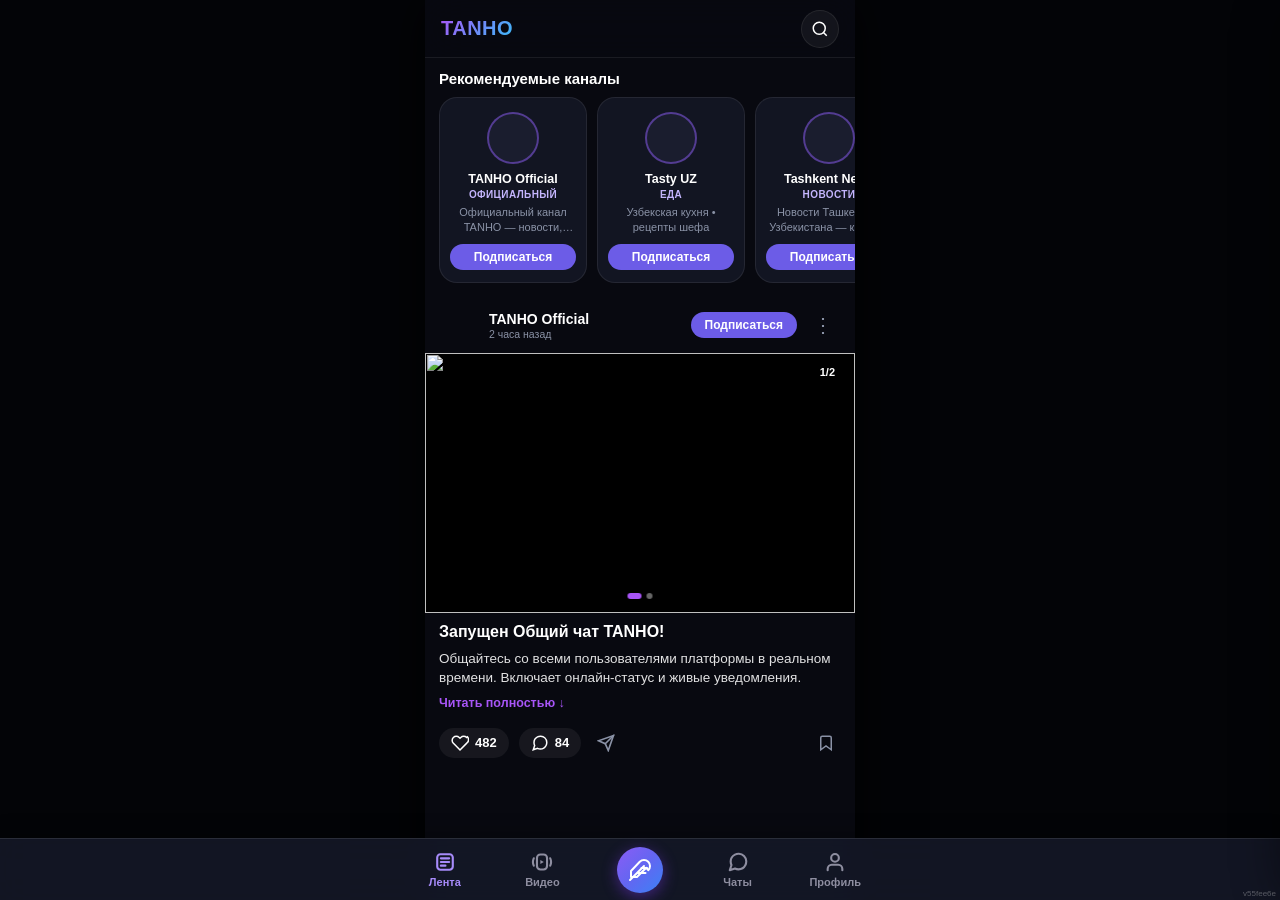
==== commit 50491151: "revert: flat bottom nav with pen — match Bottom-Navigation.text 1:1 - Restore straight 62px bar + in" ====
--- a/index.html
+++ b/index.html
@@ -630,14 +630,14 @@
   </div>
 
   <!-- ========================================== -->
-<!-- 🚀 НИЖНЕЕ МЕНЮ — тёмная панель + парящий FAB -->
+<!-- 🚀 РОВНОЕ НИЖНЕЕ МЕНЮ (ПОНЯТНАЯ ИКОНКА ПЕРА)-->
 <!-- ========================================== -->
 <nav class="bottom-nav">
   <div class="nav-items">
 
     <!-- 1. Лента -->
     <button class="nav-item active" onclick="switchNavTab(this, 'pageMain')">
-      <svg class="nav-icon" width="24" height="24" viewBox="0 0 24 24" fill="none" stroke="currentColor" stroke-width="2.3" stroke-linecap="round" stroke-linejoin="round">
+      <svg class="nav-icon" width="22" height="22" viewBox="0 0 24 24" fill="none" stroke="currentColor" stroke-width="2.3" stroke-linecap="round" stroke-linejoin="round">
         <rect x="3.5" y="3.5" width="17" height="17" rx="3.5"/>
         <line x1="7.5" y1="8" x2="16.5" y2="8"/>
         <line x1="7.5" y1="12" x2="16.5" y2="12"/>
@@ -648,7 +648,7 @@
 
     <!-- 2. Видео -->
     <button class="nav-item" onclick="switchNavTab(this, 'pageReels')">
-      <svg class="nav-icon" width="24" height="24" viewBox="0 0 24 24" fill="none" stroke="currentColor" stroke-width="2.3" stroke-linecap="round" stroke-linejoin="round">
+      <svg class="nav-icon" width="22" height="22" viewBox="0 0 24 24" fill="none" stroke="currentColor" stroke-width="2.3" stroke-linecap="round" stroke-linejoin="round">
         <rect x="6.5" y="3.8" width="11" height="16.4" rx="3.8"/>
         <path d="M3 8c-1 2.2-1 5.8 0 8"/>
         <path d="M21 8c1 2.2 1 5.8 0 8"/>
@@ -657,20 +657,32 @@
       <span class="nav-text">Видео</span>
     </button>
 
-    <!-- Резерв зоны центральной выемки -->
-    <div class="nav-gap" aria-hidden="true"></div>
-
-    <!-- 3. Чаты -->
+    <!-- 3. Центральная кнопка — ЧЁТКОЕ И ПОНЯТНОЕ ПЕРО -->
+    <button class="nav-action-btn" onclick="openEditor()" title="Написать">
+      <div class="action-btn-circle">
+        <svg width="24" height="24" viewBox="0 0 24 24" fill="none" stroke="#ffffff" stroke-width="2" stroke-linecap="round" stroke-linejoin="round">
+          <!-- Контур пера -->
+          <path d="M20.24 12.24a6 6 0 0 0-8.49-8.49L3 13.05V19h5.95l9.29-9.29z"/>
+          <!-- Стержень пера -->
+          <line x1="16" y1="8" x2="2" y2="22"/>
+          <!-- Бородки пера (делают иконку 100% узнаваемой) -->
+          <line x1="17.5" y1="15" x2="10" y2="15"/>
+          <line x1="19" y1="10" x2="13.5" y2="10"/>
+        </svg>
+      </div>
+    </button>
+
+    <!-- 4. Чаты -->
     <button class="nav-item" onclick="switchNavTab(this, 'openChat')">
-      <svg class="nav-icon" width="24" height="24" viewBox="0 0 24 24" fill="none" stroke="currentColor" stroke-width="2.3" stroke-linecap="round" stroke-linejoin="round">
+      <svg class="nav-icon" width="22" height="22" viewBox="0 0 24 24" fill="none" stroke="currentColor" stroke-width="2.3" stroke-linecap="round" stroke-linejoin="round">
         <path d="M21 11.5a8.38 8.38 0 0 1-.9 3.8 8.5 8.5 0 0 1-7.6 4.7 8.38 8.38 0 0 1-3.8-.9L3 21l1.9-5.7a8.38 8.38 0 0 1-.9-3.8 8.5 8.5 0 0 1 4.7-7.6 8.38 8.38 0 0 1 3.8-.9h.5a8.48 8.48 0 0 1 8 8v.5z"/>
       </svg>
       <span class="nav-text">Чаты</span>
     </button>
 
-    <!-- 4. Профиль -->
+    <!-- 5. Профиль -->
     <button class="nav-item" onclick="openUserProfile(getCurrentUserId())">
-      <svg class="nav-icon" width="24" height="24" viewBox="0 0 24 24" fill="none" stroke="currentColor" stroke-width="2.3" stroke-linecap="round" stroke-linejoin="round">
+      <svg class="nav-icon" width="22" height="22" viewBox="0 0 24 24" fill="none" stroke="currentColor" stroke-width="2.3" stroke-linecap="round" stroke-linejoin="round">
         <path d="M20 21v-1.5a4.5 4.5 0 0 0-4.5-4.5h-7A4.5 4.5 0 0 0 4 19.5V21"/>
         <circle cx="12" cy="7.5" r="4.2"/>
       </svg>
@@ -678,14 +690,6 @@
     </button>
 
   </div>
-
-  <!-- Центральный парящий FAB 58px -->
-  <button class="floating-add-btn" onclick="openEditor()" title="Создать" aria-label="Создать">
-    <svg width="26" height="26" viewBox="0 0 24 24" fill="none" stroke="#ffffff" stroke-width="2.6" stroke-linecap="round">
-      <line x1="12" y1="5" x2="12" y2="19"/>
-      <line x1="5" y1="12" x2="19" y2="12"/>
-    </svg>
-  </button>
 </nav>
 
 
--- a/css/navigation.css
+++ b/css/navigation.css
@@ -1,141 +1,120 @@
-/* TANHO — navigation.css — single bottom-nav implementation (dark panel + floating FAB) */
+/* TANHO — navigation.css — Bottom-Navigation.text (ровное меню с пером) 1:1 */
 .page-screen { display: none; flex-direction: column; flex: 1; overflow-y: auto; padding-bottom: 90px; position: relative; background: var(--bg-dark); }
 .page-screen.active { display: flex; }
 
-/* ---------- panel: full-bleed dark bar, fixed-geometry center notch ----------
-   Notch is a fixed 56x46 ellipse at top-center, so the shape is identical on
-   any screen width (320px phones → wide desktop). Nothing stretches. */
+/* Прямая нижняя панель */
 .bottom-nav {
   position: fixed;
   bottom: 0;
   left: 0;
   width: 100%;
-  height: calc(64px + env(safe-area-inset-bottom, 0px));
-  box-sizing: border-box;
+  height: 62px;
   z-index: 1000;
+  background: rgba(21, 24, 39, 0.88);
+  border-top: 1px solid rgba(255, 255, 255, 0.1);
   padding-bottom: env(safe-area-inset-bottom, 0px);
   padding-left: env(safe-area-inset-left, 0px);
   padding-right: env(safe-area-inset-right, 0px);
-  backdrop-filter: blur(18px) saturate(1.4);
-  -webkit-backdrop-filter: blur(18px) saturate(1.4);
-  background:
-    linear-gradient(rgba(255, 255, 255, 0.22), rgba(255, 255, 255, 0.22)) left top / calc(50% - 56px) 1.5px no-repeat,
-    linear-gradient(rgba(255, 255, 255, 0.22), rgba(255, 255, 255, 0.22)) right top / calc(50% - 56px) 1.5px no-repeat,
-    radial-gradient(ellipse 56px 46px at 50% 0, transparent 45.5px, rgba(255, 255, 255, 0.22) 46.5px, rgba(255, 255, 255, 0.22) 48px, transparent 49px),
-    radial-gradient(ellipse 56px 46px at 50% 0, transparent 48px, rgba(0, 0, 0, 0.30) 51px, transparent 57px),
-    radial-gradient(ellipse 56px 46px at 50% 0, transparent 47px, rgba(18, 20, 34, 0.96) 48px);
-  filter: drop-shadow(0 -8px 24px rgba(0, 0, 0, 0.35));
+  backdrop-filter: blur(16px) saturate(180%);
+  -webkit-backdrop-filter: blur(16px) saturate(180%);
+  box-shadow: 0 -4px 20px rgba(0, 0, 0, 0.3);
 }
 
-/* ---------- row: 4 stable tabs, symmetric around the center gap ---------- */
 .nav-items {
-  position: relative;
-  z-index: 1;
   display: flex;
-  flex-wrap: nowrap;
-  align-items: stretch;
+  align-items: center;
+  justify-content: space-around;
   height: 100%;
   max-width: 500px;
   margin: 0 auto;
-  padding: 0 8px;
+  padding: 0 6px;
 }
 
 .nav-item {
-  flex: 1 1 0;
-  min-width: 0;
+  background: transparent;
+  border: none;
   display: flex;
   flex-direction: column;
   align-items: center;
   justify-content: center;
   gap: 3px;
-  background: transparent;
-  border: none;
-  cursor: pointer;
-  outline: none;
   color: #8E8EA0;
   font-size: 11px;
   font-family: -apple-system, BlinkMacSystemFont, "Segoe UI", Roboto, sans-serif;
   font-weight: 600;
+  flex: 1;
+  height: 100%;
+  cursor: pointer;
+  transition: color 0.2s ease, transform 0.15s ease;
+  outline: none;
   white-space: nowrap;
-  transition: color 0.2s ease, transform 0.15s ease;
 }
 
-.nav-item:active { transform: scale(0.94); }
+.nav-item:active {
+  transform: scale(0.94);
+}
 
 .nav-icon {
-  width: 24px;
-  height: 24px;
+  width: 22px;
+  height: 22px;
   flex-shrink: 0;
 }
 
 .nav-text {
   white-space: nowrap;
-  overflow: hidden;
-  text-overflow: ellipsis;
-  max-width: 100%;
 }
 
-.nav-item.active { color: #A78BFA; }
-.nav-item.active .nav-icon {
+.nav-item.active {
   color: #A78BFA;
-  filter: drop-shadow(0 0 6px rgba(167, 139, 250, 0.55));
 }
 
-/* fixed spacer that reserves the notch zone — tabs never drift into it */
-.nav-gap {
-  flex: 0 0 84px;
-  min-width: 84px;
+/* Центральная градиентная кнопка */
+.nav-action-btn {
+  background: transparent;
+  border: none;
+  outline: none;
+  display: flex;
+  align-items: center;
+  justify-content: center;
+  flex: 1;
+  height: 100%;
+  cursor: pointer;
 }
 
-/* ---------- FAB: one class, one positioning — 58px, dead center, floating ---------- */
-.floating-add-btn {
-  position: absolute;
-  z-index: 2;
-  left: 50%;
-  top: -24px;
-  transform: translateX(-50%);
-  width: 58px;
-  height: 58px;
+.action-btn-circle {
+  width: 46px;
+  height: 46px;
   border-radius: 50%;
-  border: none;
-  outline: none;
   background: linear-gradient(135deg, #8B5CF6 0%, #6366F1 50%, #3B82F6 100%);
   display: flex;
   align-items: center;
   justify-content: center;
-  color: #fff;
-  cursor: pointer;
-  box-shadow: 0 8px 24px rgba(124, 58, 237, 0.55), 0 0 32px rgba(99, 102, 241, 0.35);
+  box-shadow: 0 4px 15px rgba(124, 58, 237, 0.45);
   transition: transform 0.15s ease, box-shadow 0.2s ease;
 }
 
-.floating-add-btn:active {
-  transform: translateX(-50%) scale(0.92);
-  box-shadow: 0 4px 14px rgba(124, 58, 237, 0.55);
+.nav-action-btn:active .action-btn-circle {
+  transform: scale(0.92);
+  box-shadow: 0 2px 8px rgba(124, 58, 237, 0.4);
 }
 
-/* ---------- light theme: same shape and layout, light panel ---------- */
+/* ---------- light theme: same layout, light panel ---------- */
 body.light-theme .bottom-nav {
-  background:
-    linear-gradient(rgba(15, 23, 42, 0.20), rgba(15, 23, 42, 0.20)) left top / calc(50% - 56px) 1.5px no-repeat,
-    linear-gradient(rgba(15, 23, 42, 0.20), rgba(15, 23, 42, 0.20)) right top / calc(50% - 56px) 1.5px no-repeat,
-    radial-gradient(ellipse 56px 46px at 50% 0, transparent 45.5px, rgba(15, 23, 42, 0.20) 46.5px, rgba(15, 23, 42, 0.20) 48px, transparent 49px),
-    radial-gradient(ellipse 56px 46px at 50% 0, transparent 48px, rgba(15, 23, 42, 0.10) 51px, transparent 57px),
-    radial-gradient(ellipse 56px 46px at 50% 0, transparent 47px, rgba(255, 255, 255, 0.94) 48px);
-  filter: drop-shadow(0 -8px 24px rgba(15, 23, 42, 0.12));
+  background: rgba(255, 255, 255, 0.94);
+  border-top: 1px solid rgba(15, 23, 42, 0.08);
+  box-shadow: 0 -4px 20px rgba(15, 23, 42, 0.10);
 }
 body.light-theme .nav-item { color: #64748b; }
 body.light-theme .nav-item.active { color: #7c3aed; }
-body.light-theme .nav-item.active .nav-icon { color: #7c3aed; filter: none; }
-body.light-theme .floating-add-btn {
-  box-shadow: 0 8px 24px rgba(124, 58, 237, 0.45), 0 0 20px rgba(99, 102, 241, 0.25);
+body.light-theme .action-btn-circle {
+  box-shadow: 0 4px 15px rgba(124, 58, 237, 0.40);
 }
 
 .page-screen {
-  padding-bottom: calc(86px + env(safe-area-inset-bottom, 0px)) !important;
+  padding-bottom: calc(80px + env(safe-area-inset-bottom, 0px)) !important;
 }
 #pageProfile {
-  padding-bottom: calc(86px + env(safe-area-inset-bottom, 0px)) !important;
+  padding-bottom: calc(80px + env(safe-area-inset-bottom, 0px)) !important;
 }
 /* profile is a separate screen: nav hidden → reclaim its space */
 body.nav-hidden #pageProfile {
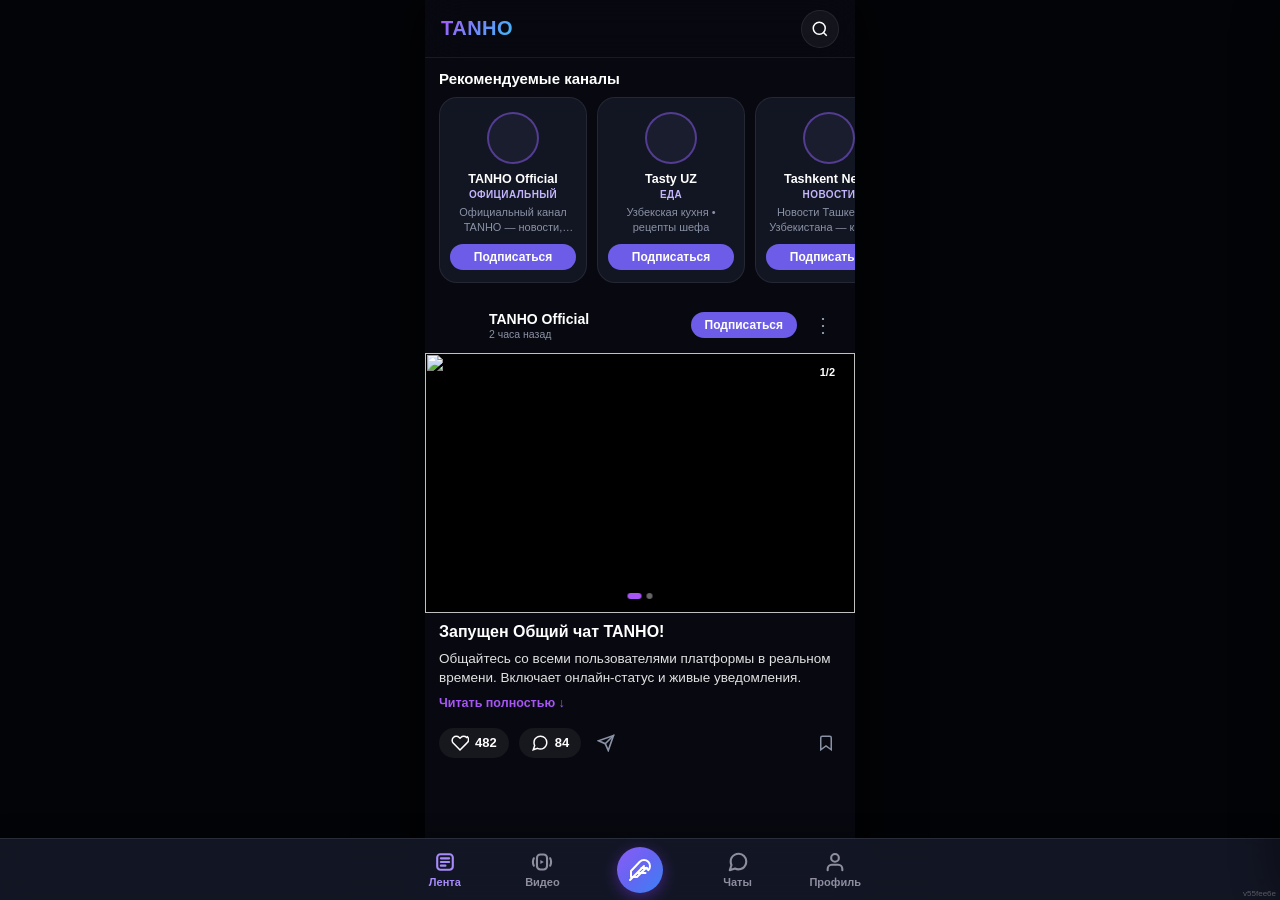
==== commit 9077ec16: "fix: bottom nav cut in APK — full 62px content + native inset fallback - border-box + height:62px + " ====
--- a/index.html
+++ b/index.html
@@ -23,7 +23,7 @@
   <link rel="stylesheet" href="css/menus.css" />
   <link rel="stylesheet" href="css/drawer.css" />
   <link rel="stylesheet" href="css/screens.css" />
-  <link rel="stylesheet" href="css/navigation.css?v=single1" />
+  <link rel="stylesheet" href="css/navigation.css?v=single2" />
   <link rel="stylesheet" href="css/responsive.css" />
   <script src="https://vk.com/js/api/videoplayer.js"></script>
 </head>
@@ -1035,7 +1035,7 @@
 <script src="js/utils.js"></script>
 <script src="js/theme.js"></script>
 <script src="js/auth.js"></script>
-<script src="js/navigation.js?v=single1"></script>
+<script src="js/navigation.js?v=single2"></script>
 <script src="js/posts.js?v=single1"></script>
 <script src="js/video-player.js"></script>
 <script src="js/media-manager.js"></script>
--- a/css/theme.css
+++ b/css/theme.css
@@ -1,6 +1,7 @@
 /* TANHO — theme.css */
 /* ☀️ СВЕТЛАЯ ТЕМА */
     body.light-theme {
+      background-color: #f4f5f9;
       --bg-main: #f4f5f9;
       --bg-dark: #f4f5f9;
       --card-bg: #ffffff;
--- a/css/videos.css
+++ b/css/videos.css
@@ -113,3 +113,8 @@
     .reel-author-info { display: flex; flex-direction: column; gap: 4px; }
     .reel-author-handle { font-size: 14px; font-weight: 700; color: #fff; }
     .reel-caption-text { font-size: 13px; color: rgba(255, 255, 255, 0.88); line-height: 1.4; display: -webkit-box; -webkit-line-clamp: 2; -webkit-box-orient: vertical; overflow: hidden; }
+
+    /* Перехватчик тапов по VK-iframe: клики внутри iframe не всплывают наружу,
+       поэтому первый тап гасит всё остальное и запускает это видео через VK API */
+    .vk-tap-catcher { position: absolute; inset: 0; z-index: 5; cursor: pointer; background: transparent; }
+    .vk-tap-catcher.hidden { display: none; }
--- a/css/navigation.css
+++ b/css/navigation.css
@@ -8,13 +8,14 @@
   bottom: 0;
   left: 0;
   width: 100%;
-  height: 62px;
+  /* контентная зона всегда полные 62px: отступ добавляется снизу, а не выедается изнутри (border-box) */
+  height: calc(62px + max(env(safe-area-inset-bottom, 0px), var(--tanho-sab, 0px)));
   z-index: 1000;
   background: rgba(21, 24, 39, 0.88);
   border-top: 1px solid rgba(255, 255, 255, 0.1);
-  padding-bottom: env(safe-area-inset-bottom, 0px);
-  padding-left: env(safe-area-inset-left, 0px);
-  padding-right: env(safe-area-inset-right, 0px);
+  padding-bottom: max(env(safe-area-inset-bottom, 0px), var(--tanho-sab, 0px));
+  padding-left: max(env(safe-area-inset-left, 0px), var(--tanho-sal, 0px));
+  padding-right: max(env(safe-area-inset-right, 0px), var(--tanho-sar, 0px));
   backdrop-filter: blur(16px) saturate(180%);
   -webkit-backdrop-filter: blur(16px) saturate(180%);
   box-shadow: 0 -4px 20px rgba(0, 0, 0, 0.3);
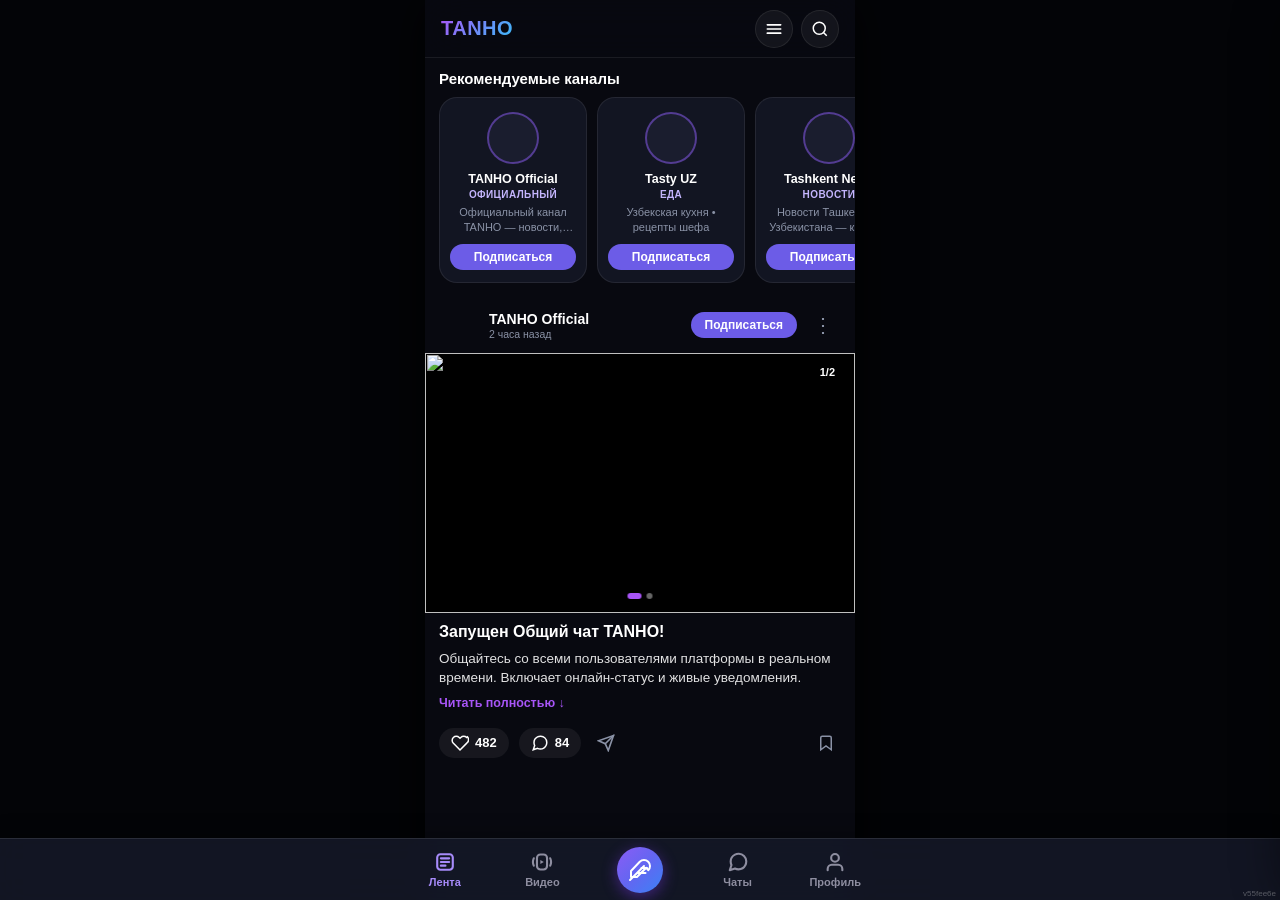
==== commit 693d8875: "feat: burger menu button in main header next to search - Reuse existing openBurgerMenu() + global dr" ====
--- a/index.html
+++ b/index.html
@@ -44,6 +44,9 @@
     </div>
 
     <div class="header-actions" id="headerActions">
+      <button class="icon-btn-circle" onclick="openBurgerMenu()" title="Меню" aria-label="Открыть меню">
+        <svg class="ic" width="18" height="18"><use href="assets/icons.svg#i-menu"/></svg>
+      </button>
       <button class="icon-btn-circle" onclick="openSearch()" title="Поиск" aria-label="Поиск">
         <svg width="18" height="18" viewBox="0 0 24 24" fill="none" stroke="currentColor" stroke-width="2"><circle cx="11" cy="11" r="8"/><line x1="21" y1="21" x2="16.65" y2="16.65"/></svg>
       </button>
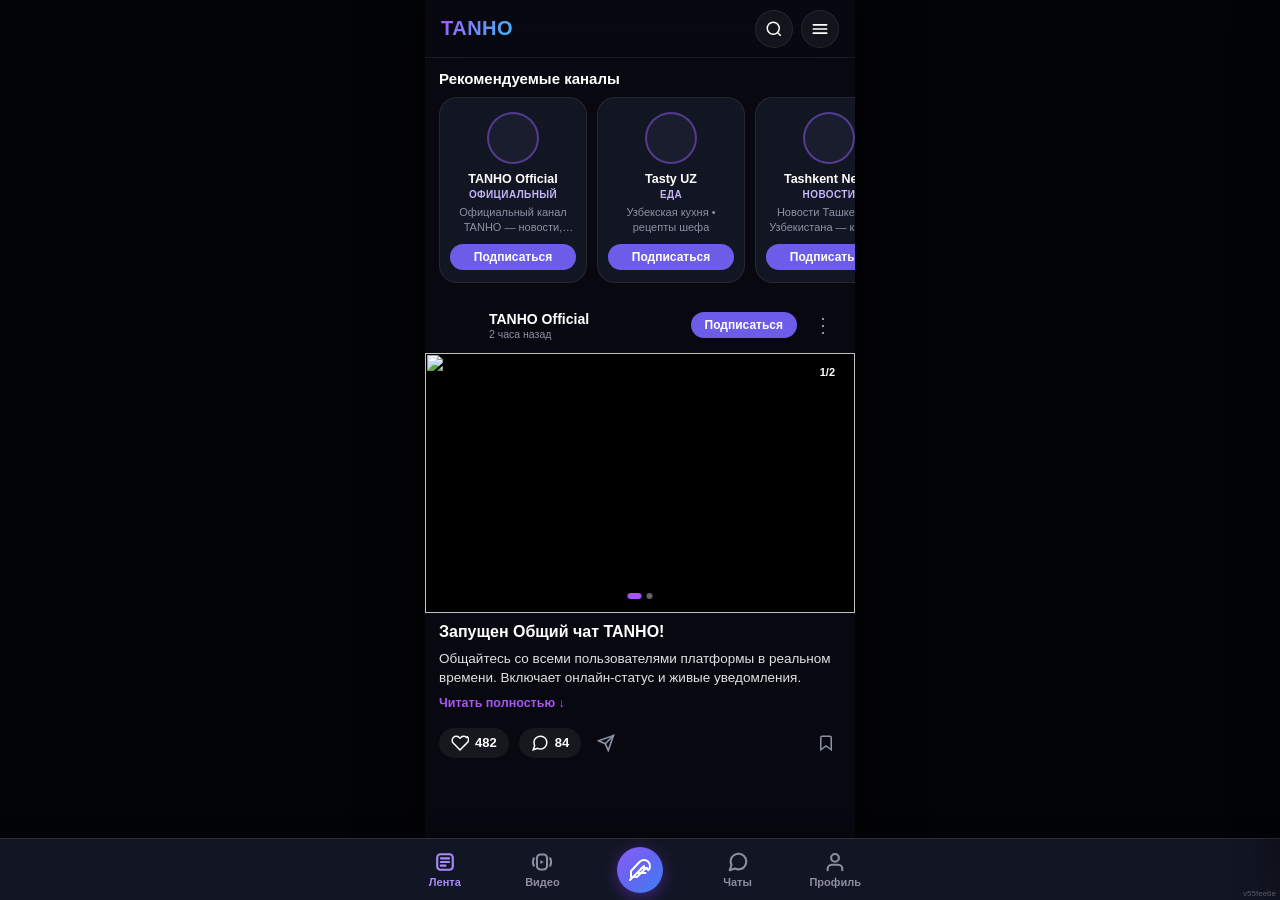
==== commit 9a070515: "fix: burger after search — rightmost in main header" ====
--- a/index.html
+++ b/index.html
@@ -44,11 +44,11 @@
     </div>
 
     <div class="header-actions" id="headerActions">
+      <button class="icon-btn-circle" onclick="openSearch()" title="Поиск" aria-label="Поиск">
+        <svg width="18" height="18" viewBox="0 0 24 24" fill="none" stroke="currentColor" stroke-width="2"><circle cx="11" cy="11" r="8"/><line x1="21" y1="21" x2="16.65" y2="16.65"/></svg>
+      </button>
       <button class="icon-btn-circle" onclick="openBurgerMenu()" title="Меню" aria-label="Открыть меню">
         <svg class="ic" width="18" height="18"><use href="assets/icons.svg#i-menu"/></svg>
-      </button>
-      <button class="icon-btn-circle" onclick="openSearch()" title="Поиск" aria-label="Поиск">
-        <svg width="18" height="18" viewBox="0 0 24 24" fill="none" stroke="currentColor" stroke-width="2"><circle cx="11" cy="11" r="8"/><line x1="21" y1="21" x2="16.65" y2="16.65"/></svg>
       </button>
     </div>
   </header>
@@ -276,10 +276,6 @@
         <button class="icon-btn-blur" onclick="shareProfile()" aria-label="Поделиться профилем">
           <svg class="ic" width="19" height="19"><use href="assets/icons.svg#i-share"/></svg>
         </button>
-
-        <button class="icon-btn-blur" id="openSettingsBtn" aria-label="Открыть меню" onclick="openBurgerMenu()">
-          <svg class="ic" width="20" height="20"><use href="assets/icons.svg#i-menu"/></svg>
-        </button>
       </div>
     </div>
 
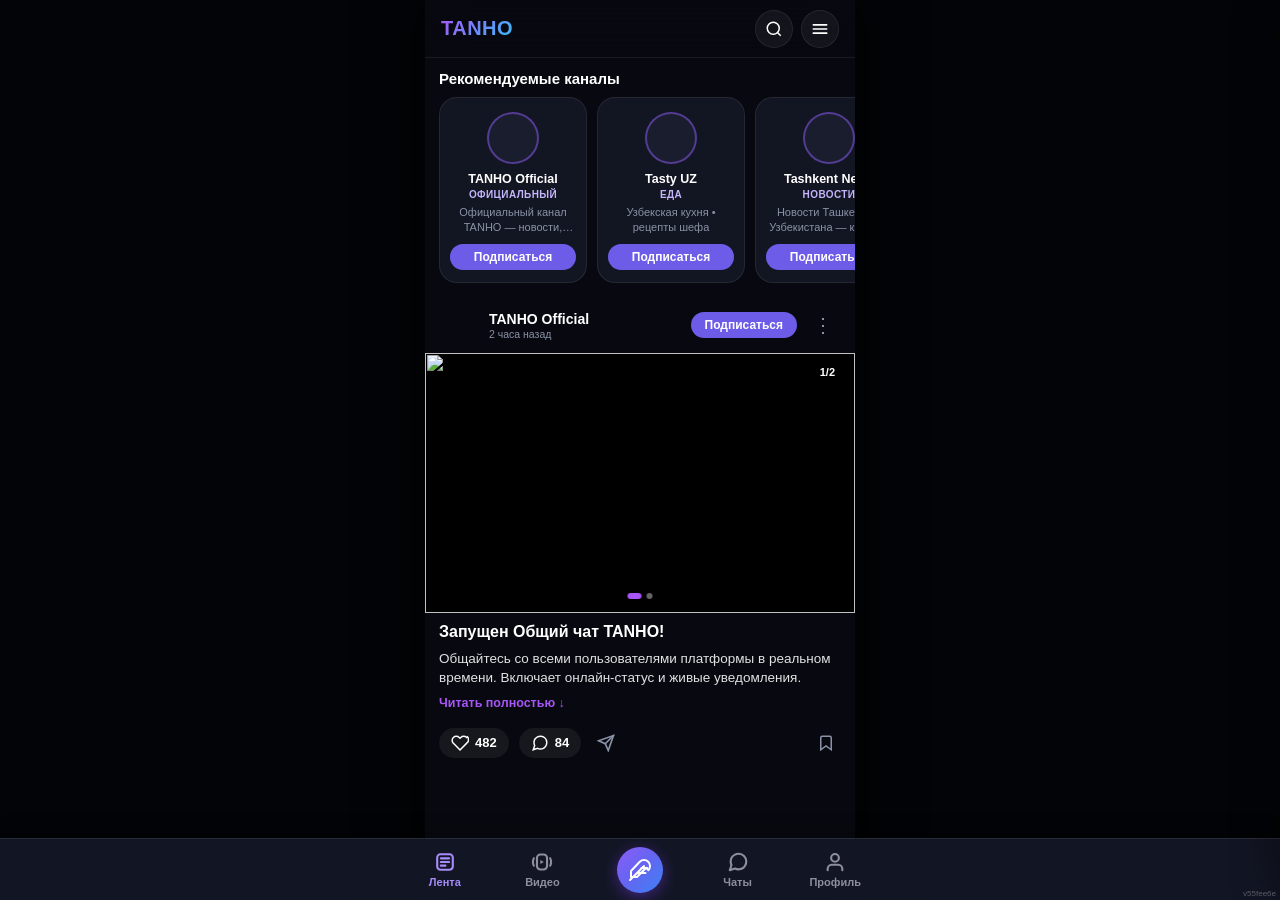
==== commit 44b6cbd2: "Revert "feat: tap VK video opens expanded viewer with real autoplay player" This reverts commit cfa9" ====
(no text change in the page or its own stylesheets)
